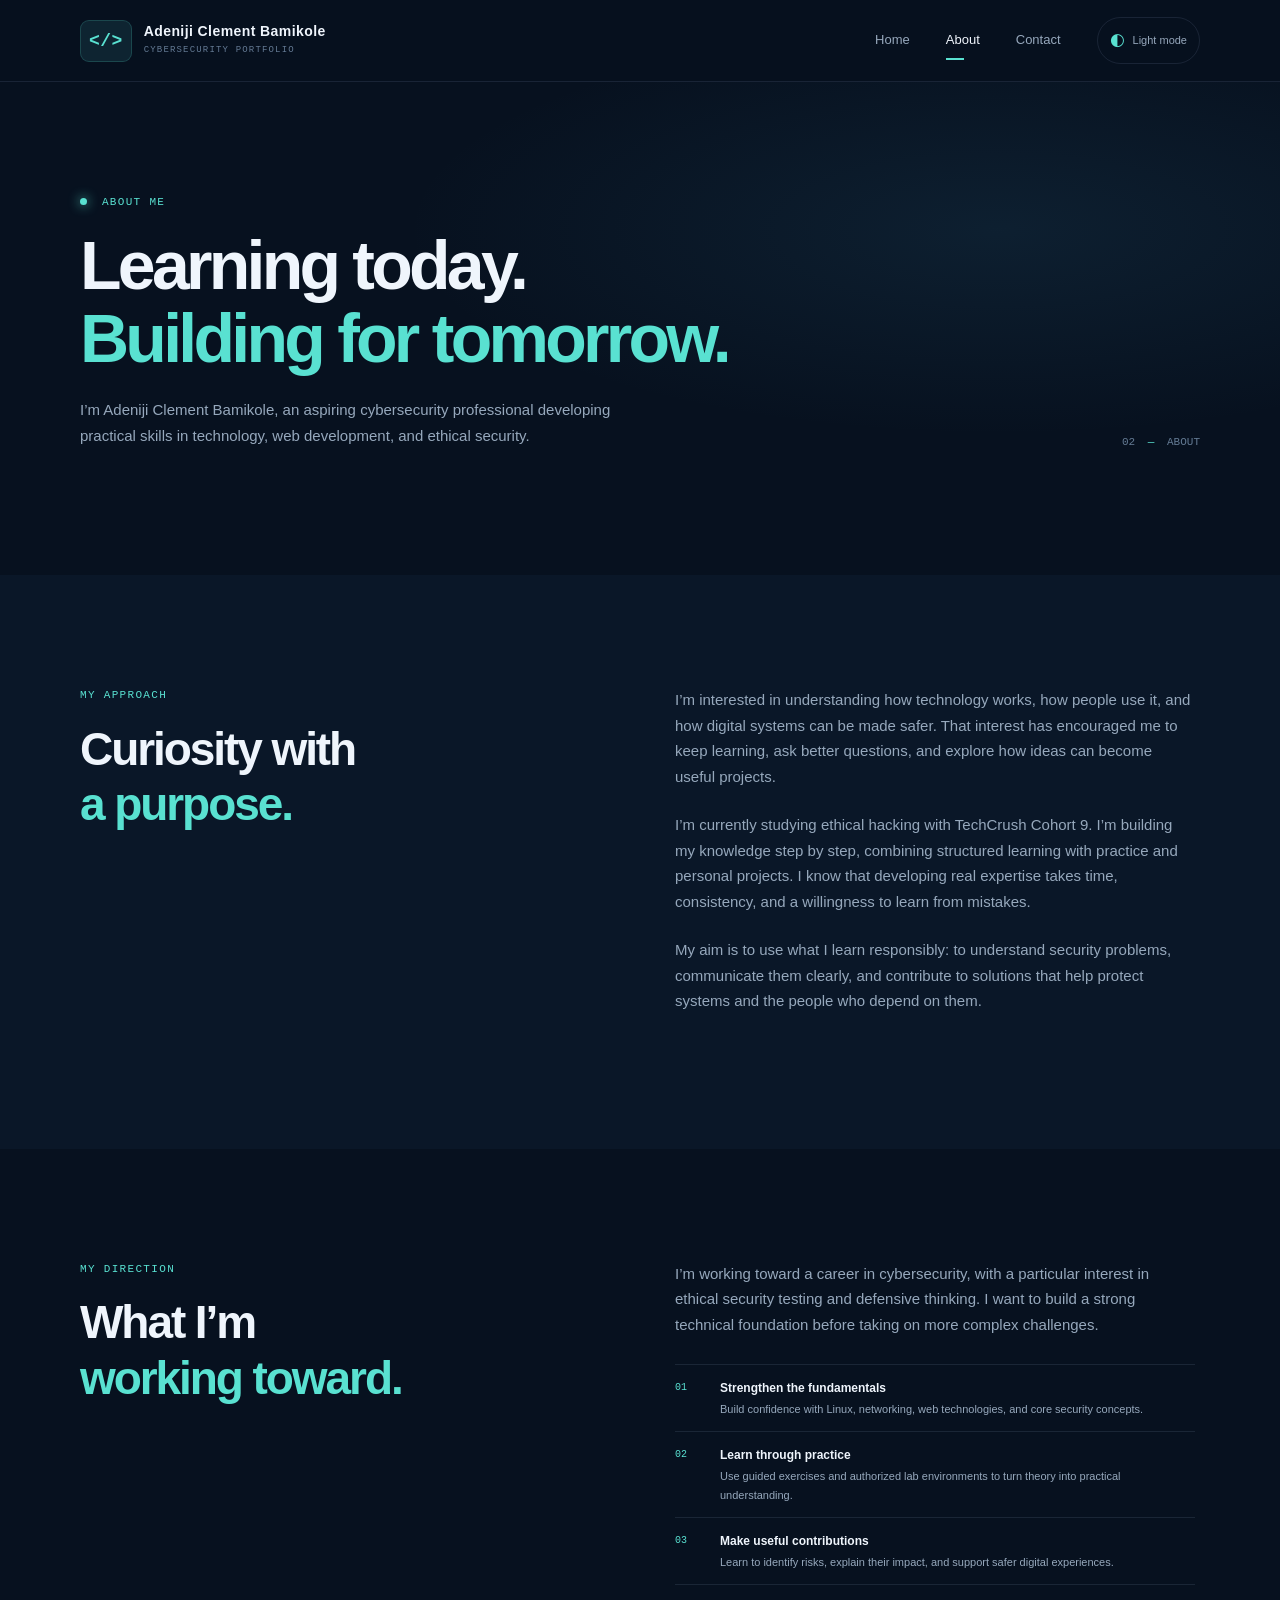
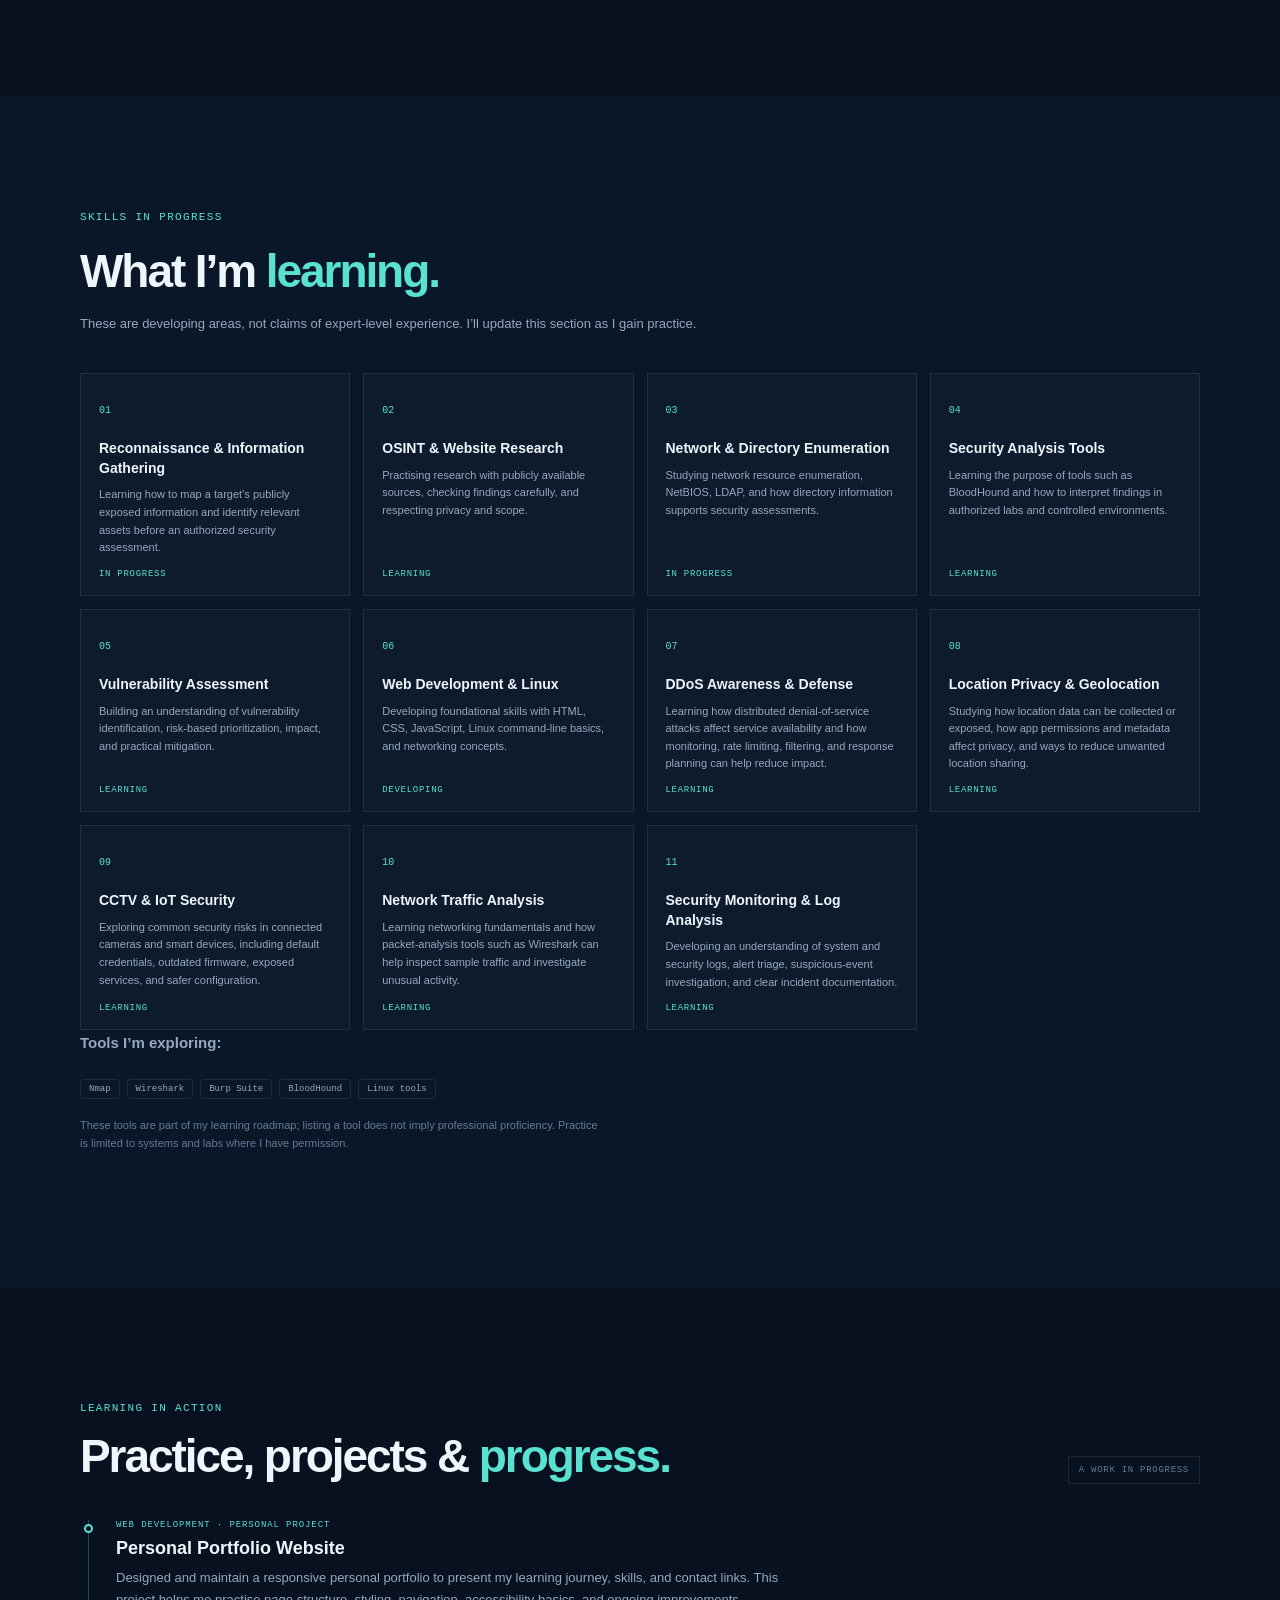
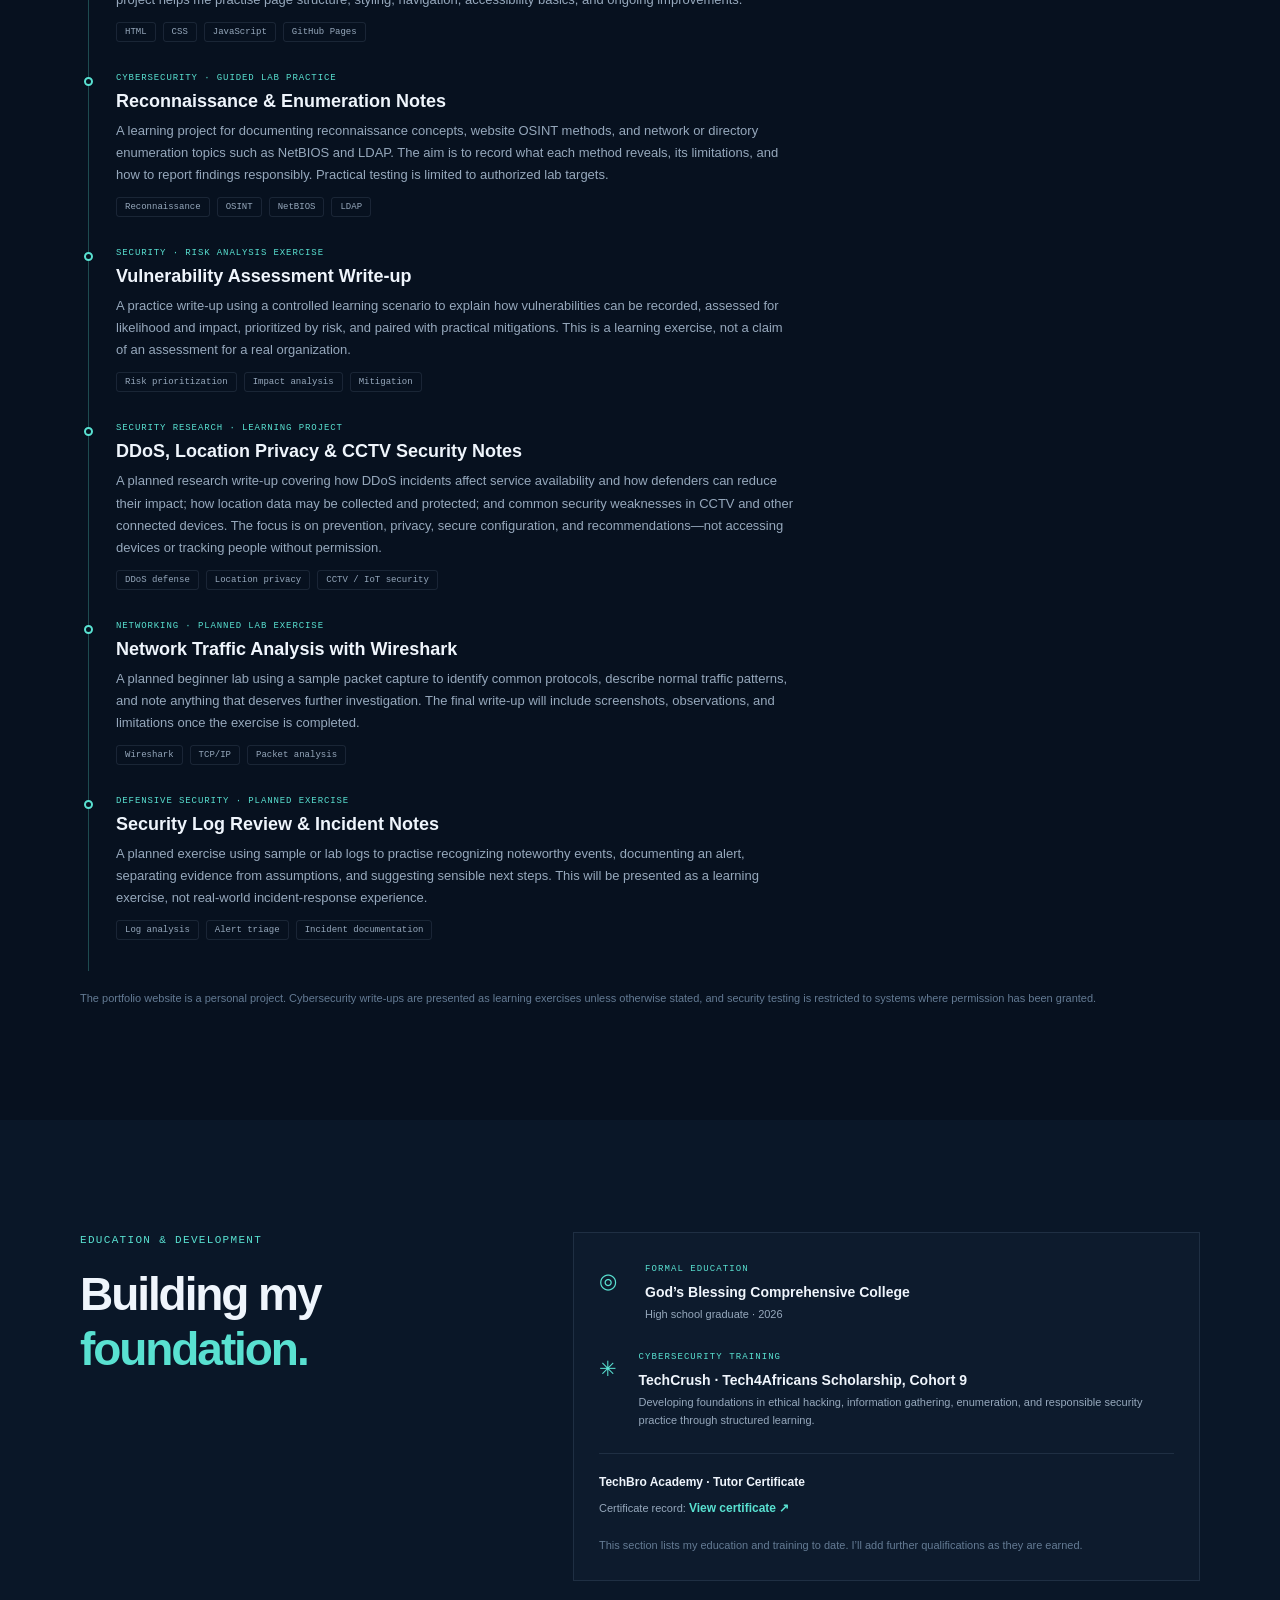
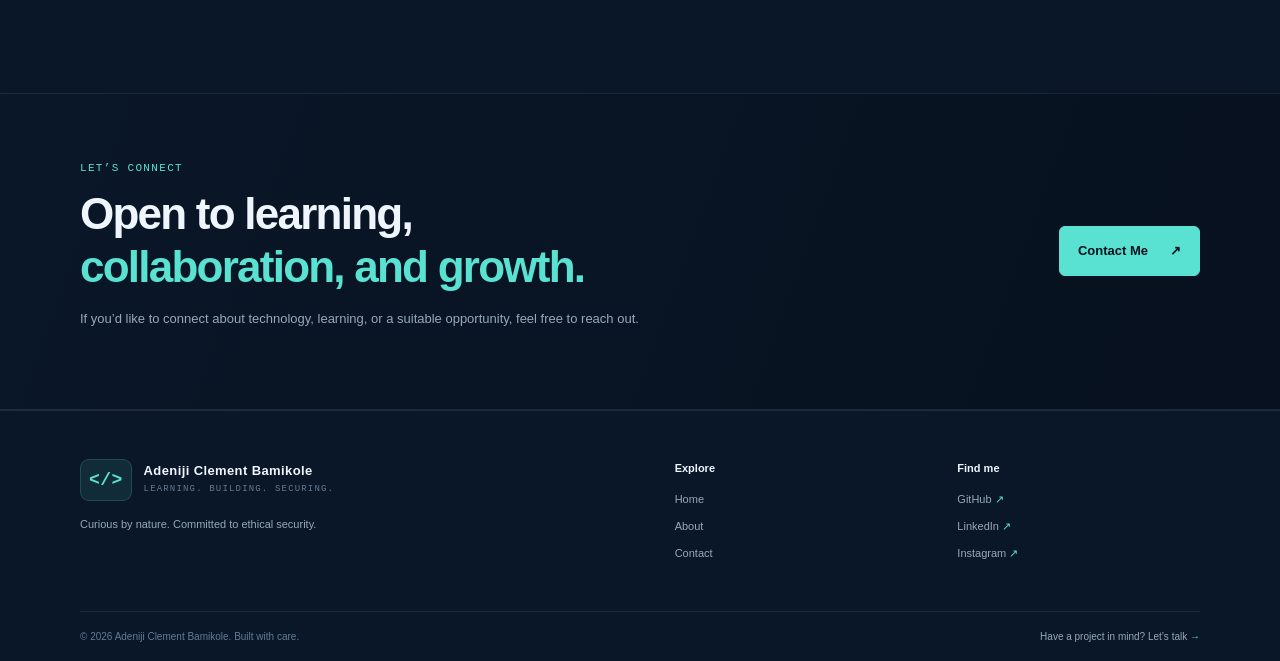
==== about.html @ 3e78088d "Expand portfolio for offensive and defensive security learning" ====
<!doctype html>
<html lang="en" data-theme="dark">
<head>
  <meta charset="utf-8">
  <meta name="viewport" content="width=device-width, initial-scale=1">
  <meta name="description" content="Learn about Adeniji Clement Bamikole, his technology interests, cybersecurity training, developing skills, and career goals.">
  <meta property="og:type" content="website">
  <meta property="og:title" content="About · Adeniji Clement Bamikole">
  <meta property="og:description" content="My learning journey, developing skills, and ambitions in technology and cybersecurity.">
  <meta property="og:url" content="https://clementadeniji.github.io/about.html">
  <meta name="twitter:card" content="summary">
  <meta name="theme-color" content="#07111f">
  <title>About · Adeniji Clement Bamikole</title>
  <link rel="icon" href="static/images/favicon.svg" type="image/svg+xml">
  <link rel="stylesheet" href="static/css/style.css">
  <script src="static/js/main.js" defer></script>
</head>
<body>
  <a class="skip-link" href="#main">Skip to content</a>
  <header class="site-header">
    <div class="container nav-wrap">
      <a class="brand" href="index.html" aria-label="Adeniji Clement Bamikole, Home"><span class="brand-mark">&lt;/&gt;</span><span>Adeniji Clement Bamikole<small>CYBERSECURITY PORTFOLIO</small></span></a>
      <button class="menu-toggle" type="button" aria-expanded="false" aria-controls="main-nav"><span></span><span></span><span class="sr-only">Toggle navigation</span></button>
      <nav id="main-nav" class="main-nav" aria-label="Main navigation">
        <a href="index.html">Home</a>
        <a href="about.html" aria-current="page">About</a>
        <a href="contact.html">Contact</a>
        <button class="theme-toggle" type="button" aria-label="Switch color theme"><span aria-hidden="true">◐</span><span class="theme-label">Light mode</span></button>
      </nav>
    </div>
  </header>
  <main id="main">
    <section class="page-hero section-space">
      <div class="container page-hero-inner reveal">
        <p class="eyebrow"><span class="status-dot"></span> ABOUT ME</p>
        <h1>Learning today.<br><span class="accent">Building for tomorrow.</span></h1>
        <p class="page-lede">I’m Adeniji Clement Bamikole, an aspiring cybersecurity professional developing practical skills in technology, web development, and ethical security.</p>
        <div class="page-index">02 <span>—</span> ABOUT</div>
      </div>
    </section>

    <section class="section-space section-muted">
      <div class="container split-section">
        <div class="section-heading reveal">
          <p class="eyebrow">MY APPROACH</p>
          <h2>Curiosity with<br><span class="accent">a purpose.</span></h2>
        </div>
        <div class="section-copy reveal">
          <p>I’m interested in understanding how technology works, how people use it, and how digital systems can be made safer. That interest has encouraged me to keep learning, ask better questions, and explore how ideas can become useful projects.</p>
          <p>I’m currently studying ethical hacking with TechCrush Cohort 9. I’m building my knowledge step by step, combining structured learning with practice and personal projects. I know that developing real expertise takes time, consistency, and a willingness to learn from mistakes.</p>
          <p>My aim is to use what I learn responsibly: to understand security problems, communicate them clearly, and contribute to solutions that help protect systems and the people who depend on them.</p>
        </div>
      </div>
    </section>

    <section class="section-space" id="goals">
      <div class="container split-section">
        <div class="section-heading reveal">
          <p class="eyebrow">MY DIRECTION</p>
          <h2>What I’m<br><span class="accent">working toward.</span></h2>
        </div>
        <div class="section-copy reveal">
          <p>I’m working toward a career in cybersecurity, with a particular interest in ethical security testing and defensive thinking. I want to build a strong technical foundation before taking on more complex challenges.</p>
          <div class="goal-list">
            <div><span>01</span><b>Strengthen the fundamentals</b><small>Build confidence with Linux, networking, web technologies, and core security concepts.</small></div>
            <div><span>02</span><b>Learn through practice</b><small>Use guided exercises and authorized lab environments to turn theory into practical understanding.</small></div>
            <div><span>03</span><b>Make useful contributions</b><small>Learn to identify risks, explain their impact, and support safer digital experiences.</small></div>
          </div>
        </div>
      </div>
    </section>

    <section class="section-space section-muted" id="skills">
      <div class="container">
        <div class="section-heading reveal">
          <p class="eyebrow">SKILLS IN PROGRESS</p>
          <h2>What I’m <span class="accent">learning.</span></h2>
          <p class="heading-note">These are developing areas, not claims of expert-level experience. I’ll update this section as I gain practice.</p>
        </div>
        <div class="about-skill-grid">
          <article class="about-skill reveal"><span>01</span><h3>Reconnaissance &amp; Information Gathering</h3><p>Learning how to map a target’s publicly exposed information and identify relevant assets before an authorized security assessment.</p><b>IN PROGRESS</b></article>
          <article class="about-skill reveal"><span>02</span><h3>OSINT &amp; Website Research</h3><p>Practising research with publicly available sources, checking findings carefully, and respecting privacy and scope.</p><b>LEARNING</b></article>
          <article class="about-skill reveal"><span>03</span><h3>Network &amp; Directory Enumeration</h3><p>Studying network resource enumeration, NetBIOS, LDAP, and how directory information supports security assessments.</p><b>IN PROGRESS</b></article>
          <article class="about-skill reveal"><span>04</span><h3>Security Analysis Tools</h3><p>Learning the purpose of tools such as BloodHound and how to interpret findings in authorized labs and controlled environments.</p><b>LEARNING</b></article>
          <article class="about-skill reveal"><span>05</span><h3>Vulnerability Assessment</h3><p>Building an understanding of vulnerability identification, risk-based prioritization, impact, and practical mitigation.</p><b>LEARNING</b></article>
          <article class="about-skill reveal"><span>06</span><h3>Web Development &amp; Linux</h3><p>Developing foundational skills with HTML, CSS, JavaScript, Linux command-line basics, and networking concepts.</p><b>DEVELOPING</b></article>
          <article class="about-skill reveal"><span>07</span><h3>DDoS Awareness &amp; Defense</h3><p>Learning how distributed denial-of-service attacks affect service availability and how monitoring, rate limiting, filtering, and response planning can help reduce impact.</p><b>LEARNING</b></article>
          <article class="about-skill reveal"><span>08</span><h3>Location Privacy &amp; Geolocation</h3><p>Studying how location data can be collected or exposed, how app permissions and metadata affect privacy, and ways to reduce unwanted location sharing.</p><b>LEARNING</b></article>
          <article class="about-skill reveal"><span>09</span><h3>CCTV &amp; IoT Security</h3><p>Exploring common security risks in connected cameras and smart devices, including default credentials, outdated firmware, exposed services, and safer configuration.</p><b>LEARNING</b></article>
          <article class="about-skill reveal"><span>10</span><h3>Network Traffic Analysis</h3><p>Learning networking fundamentals and how packet-analysis tools such as Wireshark can help inspect sample traffic and investigate unusual activity.</p><b>LEARNING</b></article>
          <article class="about-skill reveal"><span>11</span><h3>Security Monitoring &amp; Log Analysis</h3><p>Developing an understanding of system and security logs, alert triage, suspicious-event investigation, and clear incident documentation.</p><b>LEARNING</b></article>
        </div>
        <div class="section-copy reveal">
          <p><strong>Tools I’m exploring:</strong></p>
          <div class="tag-row"><span>Nmap</span><span>Wireshark</span><span>Burp Suite</span><span>BloodHound</span><span>Linux tools</span></div>
          <p class="fine-print">These tools are part of my learning roadmap; listing a tool does not imply professional proficiency. Practice is limited to systems and labs where I have permission.</p>
        </div>
      </div>
    </section>

    <section class="section-space" id="learning">
      <div class="container">
        <div class="section-heading row-heading reveal">
          <div><p class="eyebrow">LEARNING IN ACTION</p><h2>Practice, projects &amp; <span class="accent">progress.</span></h2></div>
          <span class="placeholder-label">A WORK IN PROGRESS</span>
        </div>
        <div class="timeline">
          <article class="timeline-item reveal">
            <span class="timeline-dot"></span>
            <div class="timeline-meta">WEB DEVELOPMENT · PERSONAL PROJECT</div>
            <h3>Personal Portfolio Website</h3>
            <p>Designed and maintain a responsive personal portfolio to present my learning journey, skills, and contact links. This project helps me practise page structure, styling, navigation, accessibility basics, and ongoing improvements.</p>
            <div class="tag-row"><span>HTML</span><span>CSS</span><span>JavaScript</span><span>GitHub Pages</span></div>
          </article>
          <article class="timeline-item reveal">
            <span class="timeline-dot"></span>
            <div class="timeline-meta">CYBERSECURITY · GUIDED LAB PRACTICE</div>
            <h3>Reconnaissance &amp; Enumeration Notes</h3>
            <p>A learning project for documenting reconnaissance concepts, website OSINT methods, and network or directory enumeration topics such as NetBIOS and LDAP. The aim is to record what each method reveals, its limitations, and how to report findings responsibly. Practical testing is limited to authorized lab targets.</p>
            <div class="tag-row"><span>Reconnaissance</span><span>OSINT</span><span>NetBIOS</span><span>LDAP</span></div>
          </article>
          <article class="timeline-item reveal">
            <span class="timeline-dot"></span>
            <div class="timeline-meta">SECURITY · RISK ANALYSIS EXERCISE</div>
            <h3>Vulnerability Assessment Write-up</h3>
            <p>A practice write-up using a controlled learning scenario to explain how vulnerabilities can be recorded, assessed for likelihood and impact, prioritized by risk, and paired with practical mitigations. This is a learning exercise, not a claim of an assessment for a real organization.</p>
            <div class="tag-row"><span>Risk prioritization</span><span>Impact analysis</span><span>Mitigation</span></div>
          </article>
          <article class="timeline-item reveal">
            <span class="timeline-dot"></span>
            <div class="timeline-meta">SECURITY RESEARCH · LEARNING PROJECT</div>
            <h3>DDoS, Location Privacy &amp; CCTV Security Notes</h3>
            <p>A planned research write-up covering how DDoS incidents affect service availability and how defenders can reduce their impact; how location data may be collected and protected; and common security weaknesses in CCTV and other connected devices. The focus is on prevention, privacy, secure configuration, and recommendations—not accessing devices or tracking people without permission.</p>
            <div class="tag-row"><span>DDoS defense</span><span>Location privacy</span><span>CCTV / IoT security</span></div>
          </article>
          <article class="timeline-item reveal">
            <span class="timeline-dot"></span>
            <div class="timeline-meta">NETWORKING · PLANNED LAB EXERCISE</div>
            <h3>Network Traffic Analysis with Wireshark</h3>
            <p>A planned beginner lab using a sample packet capture to identify common protocols, describe normal traffic patterns, and note anything that deserves further investigation. The final write-up will include screenshots, observations, and limitations once the exercise is completed.</p>
            <div class="tag-row"><span>Wireshark</span><span>TCP/IP</span><span>Packet analysis</span></div>
          </article>
          <article class="timeline-item reveal">
            <span class="timeline-dot"></span>
            <div class="timeline-meta">DEFENSIVE SECURITY · PLANNED EXERCISE</div>
            <h3>Security Log Review &amp; Incident Notes</h3>
            <p>A planned exercise using sample or lab logs to practise recognizing noteworthy events, documenting an alert, separating evidence from assumptions, and suggesting sensible next steps. This will be presented as a learning exercise, not real-world incident-response experience.</p>
            <div class="tag-row"><span>Log analysis</span><span>Alert triage</span><span>Incident documentation</span></div>
          </article>
        </div>
        <p class="fine-print">The portfolio website is a personal project. Cybersecurity write-ups are presented as learning exercises unless otherwise stated, and security testing is restricted to systems where permission has been granted.</p>
      </div>
    </section>

    <section class="section-space section-muted" id="education">
      <div class="container training-layout">
        <div class="section-heading reveal">
          <p class="eyebrow">EDUCATION &amp; DEVELOPMENT</p>
          <h2>Building my<br><span class="accent">foundation.</span></h2>
        </div>
        <div class="training-card reveal">
          <div class="training-row">
            <span class="training-symbol" aria-hidden="true">◎</span>
            <div><p class="eyebrow">FORMAL EDUCATION</p><h3>God’s Blessing Comprehensive College</h3><p>High school graduate · 2026</p></div>
          </div>
          <div class="training-row">
            <span class="training-symbol" aria-hidden="true">✳</span>
            <div><p class="eyebrow">CYBERSECURITY TRAINING</p><h3>TechCrush · Tech4Africans Scholarship, Cohort 9</h3><p>Developing foundations in ethical hacking, information gathering, enumeration, and responsible security practice through structured learning.</p></div>
          </div>
          <div class="certificate-note">
            <b>TechBro Academy · Tutor Certificate</b>
            <span>Certificate record: <a class="text-link" href="https://techbroacademy.com/tutor-certificate?cert_hash=8d565b7bbb34ee12" target="_blank" rel="noopener noreferrer">View certificate ↗</a></span>
          </div>
          <p class="fine-print">This section lists my education and training to date. I’ll add further qualifications as they are earned.</p>
        </div>
      </div>
    </section>

    <section class="cta-band">
      <div class="container cta-inner reveal">
        <div><p class="eyebrow">LET’S CONNECT</p><h2>Open to learning,<br><span class="accent">collaboration, and growth.</span></h2><p class="heading-note">If you’d like to connect about technology, learning, or a suitable opportunity, feel free to reach out.</p></div>
        <a class="button button-primary" href="contact.html">Contact Me <span aria-hidden="true">↗</span></a>
      </div>
    </section>
  </main>
  <footer class="site-footer">
    <div class="container footer-top">
      <div><a class="brand footer-brand" href="index.html"><span class="brand-mark">&lt;/&gt;</span><span>Adeniji Clement Bamikole<small>LEARNING. BUILDING. SECURING.</small></span></a><p>Curious by nature. Committed to ethical security.</p></div>
      <div class="footer-links"><strong>Explore</strong><a href="index.html">Home</a><a href="about.html">About</a><a href="contact.html">Contact</a></div>
      <div class="footer-links"><strong>Find me</strong><a href="https://github.com/clementadeniji" target="_blank" rel="noopener noreferrer">GitHub <span aria-hidden="true">↗</span></a><a href="https://www.linkedin.com/in/adeniji-clement-bamikole-9a1113447" target="_blank" rel="noopener noreferrer">LinkedIn <span aria-hidden="true">↗</span></a><a href="https://www.instagram.com/clement_adenijii/" target="_blank" rel="noopener noreferrer">Instagram <span aria-hidden="true">↗</span></a></div>
    </div>
    <div class="container footer-bottom"><span>© <span id="copyright-year"></span> Adeniji Clement Bamikole. Built with care.</span><a href="contact.html">Have a project in mind? Let’s talk <span aria-hidden="true">→</span></a></div>
  </footer>
</body>
</html>
---- static/css/style.css ----
:root{color-scheme:dark;--bg:#07111f;--surface:#0a1728;--surface-2:#0d1c2f;--card:#0d1b2d;--border:rgba(164,190,219,.12);--text:#eff5fc;--muted:#96a8bc;--faint:#647b94;--cyan:#59e1d1;--blue:#72aaff;--accent-soft:rgba(89,225,209,.1);--shadow:0 22px 70px rgba(0,0,0,.23);--font:'DM Sans',sans-serif;--display:'Manrope',sans-serif;--mono:'DM Mono',monospace;scroll-behavior:smooth}
html[data-theme="light"]{color-scheme:light;--bg:#f5f8fb;--surface:#fff;--surface-2:#edf3f7;--card:#fff;--border:rgba(22,50,77,.14);--text:#102337;--muted:#53677c;--faint:#7a8fa4;--cyan:#087f79;--blue:#2762b2;--accent-soft:rgba(8,127,121,.1);--shadow:0 22px 70px rgba(24,58,84,.1)}
*{box-sizing:border-box}body{margin:0;background:var(--bg);color:var(--text);font:16px/1.7 var(--font);transition:background .25s,color .25s}a{color:inherit;text-decoration:none}button,input,textarea{font:inherit}button,a{-webkit-tap-highlight-color:transparent}a:focus-visible,button:focus-visible,input:focus-visible,textarea:focus-visible{outline:3px solid var(--cyan);outline-offset:4px}::selection{background:var(--cyan);color:#07111f}.container{width:min(1120px,calc(100% - 48px));margin-inline:auto}.section-space{padding:112px 0}.section-muted{background:var(--surface)}.accent{color:var(--cyan)}.muted,.heading-note{color:var(--muted)}.eyebrow{font:500 11px/1.5 var(--mono);letter-spacing:.12em;color:var(--cyan);margin:0 0 18px}.skip-link{position:absolute;left:12px;top:-80px;background:var(--cyan);color:#07111f;padding:10px 16px;z-index:90}.skip-link:focus{top:12px}.sr-only{position:absolute;width:1px;height:1px;padding:0;margin:-1px;overflow:hidden;clip:rect(0,0,0,0);white-space:nowrap;border:0}
.site-header{height:82px;border-bottom:1px solid var(--border);position:sticky;top:0;z-index:20;background:color-mix(in srgb,var(--bg) 88%,transparent);backdrop-filter:blur(18px)}.nav-wrap{height:100%;display:flex;align-items:center;justify-content:space-between}.brand{display:flex;align-items:center;gap:12px;font:700 14px/1.2 var(--display);letter-spacing:.03em}.brand-mark{color:var(--cyan);font:700 18px var(--mono);padding:10px 8px;background:var(--accent-soft);border:1px solid rgba(89,225,209,.18);border-radius:9px}.brand small{display:block;color:var(--faint);font:9px/1.5 var(--mono);letter-spacing:.13em;margin-top:4px}.main-nav{display:flex;align-items:center;gap:36px}.main-nav>a{font-size:13px;color:var(--muted);position:relative;padding:8px 0;transition:color .2s}.main-nav>a:hover,.main-nav>a[aria-current=page]{color:var(--text)}.main-nav>a[aria-current=page]:after{position:absolute;content:"";height:2px;width:18px;background:var(--cyan);bottom:0;left:0}.theme-toggle{display:flex;align-items:center;gap:8px;color:var(--muted);border:1px solid var(--border);border-radius:999px;background:transparent;padding:8px 12px;cursor:pointer;font-size:11px}.theme-toggle span:first-child{font-size:17px;color:var(--cyan)}.menu-toggle{display:none;background:transparent;color:var(--text);border:0;padding:8px}.menu-toggle span:not(.sr-only){display:block;width:22px;height:2px;background:var(--text);margin:5px}
.hero{padding-top:104px;padding-bottom:28px;min-height:690px;overflow:hidden;position:relative}.hero:before{position:absolute;content:"";width:640px;height:640px;border-radius:50%;border:1px solid rgba(114,170,255,.07);top:7%;right:-21%;pointer-events:none}.hero-grid{display:grid;grid-template-columns:1.12fr .88fr;align-items:center;gap:52px;min-height:500px}.hero-kicker{color:var(--muted);font:14px var(--mono);margin:28px 0 10px}.hero h1,.page-hero h1{font:800 clamp(42px,6vw,74px)/1.08 var(--display);letter-spacing:-.055em;margin:0}.hero h1 .accent{font-size:.67em;letter-spacing:-.035em;display:inline-block;margin-top:12px}.hero-intro{max-width:560px;color:var(--muted);font-size:16px;line-height:1.8;margin:24px 0 28px}.hero-actions{display:flex;gap:12px;flex-wrap:wrap}.button{display:inline-flex;align-items:center;justify-content:center;gap:22px;border-radius:6px;padding:13px 18px;font-size:13px;font-weight:700;transition:transform .2s,background .2s,border-color .2s}.button:hover{transform:translateY(-2px)}.button-primary{background:var(--cyan);color:#06131e;border:1px solid var(--cyan)}.button-primary:hover{background:#80f0e1}.button-secondary{border:1px solid var(--border);background:transparent}.button-secondary:hover{border-color:var(--cyan)}.social-row{display:flex;gap:24px;margin-top:36px;color:var(--muted);font-size:12px}.social-row a{display:flex;align-items:center;gap:8px}.social-row a>span:last-child{color:var(--cyan)}.social-icon{font:11px var(--mono);border:1px solid var(--border);border-radius:5px;padding:4px 5px;color:var(--text)}.hero-visual{min-height:440px;position:relative;display:grid;place-items:center}.visual-glow{position:absolute;width:290px;height:290px;background:rgba(33,115,178,.16);filter:blur(85px);border-radius:50%}.portrait-frame{position:relative;width:min(350px,82%);aspect-ratio:.87;border:1px solid rgba(89,225,209,.32);border-radius:48% 48% 8px 8px;overflow:hidden;background:linear-gradient(145deg,#10273b,#0a1626);box-shadow:var(--shadow);z-index:1}.portrait-frame:before{position:absolute;content:"";inset:12px;border:1px solid rgba(89,225,209,.18);border-radius:48% 48% 5px 5px;z-index:2;pointer-events:none}.portrait-frame img{width:100%;height:100%;object-fit:cover}.portrait-caption{position:absolute;bottom:18px;left:50%;transform:translateX(-50%);white-space:nowrap;background:rgba(5,15,27,.82);border:1px solid rgba(89,225,209,.2);padding:7px 10px;border-radius:3px;color:#cce4ec;font:9px var(--mono);letter-spacing:.08em;z-index:3}.portrait-caption i,.status-dot{display:inline-block;width:7px;height:7px;background:var(--cyan);border-radius:50%;margin-right:7px;box-shadow:0 0 12px var(--cyan)}.float-card{position:absolute;z-index:4;display:flex;gap:10px;align-items:center;background:var(--surface-2);border:1px solid var(--border);padding:11px 13px;border-radius:8px;box-shadow:var(--shadow)}.float-card b,.float-card small{display:block}.float-card b{font-size:11px}.float-card small{font-size:10px;color:var(--muted)}.float-icon{font-size:20px;color:var(--cyan)}.float-card-top{top:20%;left:-1%}.float-card-bottom{bottom:15%;right:-3%}.orbit{position:absolute;border:1px dashed rgba(89,225,209,.18);border-radius:50%;aspect-ratio:1}.orbit-one{width:450px;transform:rotate(-20deg)}.orbit-two{width:390px;transform:rotate(30deg)}.hero-foot{display:flex;justify-content:space-between;color:var(--faint);font:10px var(--mono);letter-spacing:.1em;padding-top:38px}.hero-foot b{color:var(--cyan)}.scroll-line{display:inline-block;width:28px;height:1px;background:var(--cyan);vertical-align:middle;margin-right:9px}
.split-section{display:grid;grid-template-columns:1fr 1fr;gap:70px;align-items:start}.section-heading h2,.contact-aside h2{font:750 clamp(31px,4vw,46px)/1.2 var(--display);letter-spacing:-.045em;margin:0}.section-copy{max-width:520px;color:var(--muted);font-size:15px}.section-copy p{margin:0 0 23px}.text-link{display:inline-flex;align-items:center;gap:12px;color:var(--cyan);font-size:12px;font-weight:700}.text-link span{transition:transform .2s}.text-link:hover span{transform:translateX(4px)}.interest-grid{display:grid;grid-template-columns:repeat(3,1fr);gap:16px;margin-top:54px}.interest-card{background:var(--card);border:1px solid var(--border);padding:25px 24px 27px;min-height:205px;position:relative;transition:transform .2s,border .2s}.interest-card:hover,.project-card:hover,.about-skill:hover{transform:translateY(-4px);border-color:rgba(89,225,209,.36)}.line-icon{font:31px var(--mono);color:var(--cyan)}.card-number{position:absolute;right:20px;top:22px;font:10px var(--mono);color:var(--faint)}.interest-card h3{font:650 16px var(--display);margin:14px 0 8px}.interest-card p,.project-content>p:not(.eyebrow){font-size:12px;color:var(--muted);line-height:1.7;margin:0}.skill-preview{display:grid;grid-template-columns:1fr 1fr;gap:0 50px;margin-top:36px}.skill-pill{padding:16px 0;border-bottom:1px solid var(--border);display:flex;align-items:center;gap:15px;font-size:13px}.skill-pill>span{font:10px var(--mono);color:var(--cyan)}.skill-pill b{margin-left:auto;color:var(--faint);font:10px var(--mono);white-space:nowrap}.row-heading{display:flex;align-items:end;justify-content:space-between;margin-bottom:36px}.row-heading .eyebrow{margin-bottom:12px}.project-grid{display:grid;grid-template-columns:1fr 1fr;gap:20px}.project-card{border:1px solid var(--border);background:var(--card);transition:transform .2s,border .2s;overflow:hidden}.project-visual{height:225px;background:linear-gradient(135deg,#102c40,#0a1a2a);position:relative;overflow:hidden;padding:20px;font:10px var(--mono);color:var(--cyan)}.project-visual:after{content:"";position:absolute;width:220px;height:220px;border:1px solid rgba(89,225,209,.13);border-radius:50%;right:-35px;bottom:-120px;box-shadow:0 0 0 25px rgba(89,225,209,.025),0 0 0 55px rgba(89,225,209,.02)}.project-b{background:linear-gradient(135deg,#182c48,#0b1b32)}.terminal-window,.code-window{position:absolute;left:16%;right:14%;top:23%;background:rgba(3,10,20,.86);border:1px solid rgba(89,225,209,.18);border-radius:7px;box-shadow:var(--shadow);padding:12px;color:var(--muted)}.terminal-window>b,.code-window>b{display:block;color:var(--faint);font-size:9px;border-bottom:1px solid var(--border);padding-bottom:8px;margin-bottom:10px}.terminal-window code,.code-window code{font:11px/1.8 var(--mono);color:#d6e5f0}.terminal-window em{color:var(--cyan);font-style:normal}.code-window code i{color:#d39cff;font-style:normal}.code-window code strong{color:var(--cyan)}.project-content{padding:23px}.project-content .eyebrow{font-size:9px;margin-bottom:9px}.project-content h3{font:650 18px var(--display);margin:0 0 9px}.tag-row{display:flex;flex-wrap:wrap;gap:7px;margin:17px 0}.tag-row span{border:1px solid var(--border);border-radius:3px;padding:4px 8px;color:var(--muted);font:9px var(--mono)}.project-content .text-link{margin-top:8px}.placeholder-label{font:9px var(--mono);letter-spacing:.08em;color:var(--faint);border:1px solid var(--border);padding:8px 10px}.fine-print{color:var(--faint);font-size:11px;margin:18px 0 0}.cert-preview{display:grid;grid-template-columns:1fr 1fr;gap:70px;align-items:center}.cert-preview h2{font:750 36px/1.2 var(--display);margin:0}.cert-preview>div:first-child>p:last-child{color:var(--muted);font-size:13px;max-width:430px}.cert-empty{display:flex;align-items:center;gap:14px;border:1px solid var(--border);background:var(--card);padding:20px}.cert-icon{width:43px;height:43px;border-radius:50%;display:grid;place-items:center;background:var(--accent-soft);color:var(--cyan);font-size:22px}.cert-empty b,.cert-empty small{display:block}.cert-empty b{font-size:13px}.cert-empty small{font-size:11px;color:var(--muted)}.cert-empty>a{margin-left:auto;color:var(--cyan);font-size:20px}.cta-band{border-top:1px solid var(--border);border-bottom:1px solid var(--border);background:linear-gradient(110deg,var(--surface),var(--bg))}.cta-inner{display:flex;align-items:center;justify-content:space-between;padding:66px 0}.cta-inner .eyebrow{margin-bottom:12px}.cta-inner h2{font:750 clamp(31px,4vw,44px)/1.2 var(--display);letter-spacing:-.04em;margin:0}
.page-hero{min-height:370px;position:relative;overflow:hidden;background:radial-gradient(ellipse at 78% 30%,rgba(55,128,165,.13),transparent 42%)}.page-hero-inner{position:relative}.page-hero h1{font-size:clamp(42px,6vw,68px)}.page-lede{max-width:570px;color:var(--muted);font-size:15px;margin-top:22px}.page-index{position:absolute;right:0;bottom:0;color:var(--faint);font:11px var(--mono)}.page-index span{color:var(--cyan);padding:0 6px}.bio-layout{display:grid;grid-template-columns:.75fr 1.25fr;gap:90px}.bio-aside{border-top:1px solid var(--border);padding-top:20px}.avatar-mini{width:130px;height:130px;border-radius:50%;overflow:hidden;border:1px solid rgba(89,225,209,.34);margin-bottom:24px}.avatar-mini img{width:100%;height:100%;object-fit:cover}.bio-aside .eyebrow{margin-bottom:5px}.bio-aside .muted{font-size:12px;max-width:220px}.bio-copy h2{font:750 clamp(31px,4vw,43px)/1.2 var(--display);letter-spacing:-.04em;margin:0 0 21px}.bio-copy>p:not(.eyebrow){color:var(--muted);font-size:14px;margin:0 0 17px}.bio-copy strong{color:var(--text)}.bio-copy .button{margin-top:12px}.goal-list{margin-top:27px;border-top:1px solid var(--border)}.goal-list>div{display:grid;grid-template-columns:35px 1fr;gap:1px 10px;padding:13px 0;border-bottom:1px solid var(--border)}.goal-list>div>span{grid-row:span 2;color:var(--cyan);font:10px var(--mono);padding-top:4px}.goal-list b{font-size:12px;color:var(--text)}.goal-list small{font-size:11px;color:var(--muted)}.heading-note{max-width:620px;font-size:13px;margin-top:14px}.about-skill-grid{display:grid;grid-template-columns:repeat(4,1fr);gap:13px;margin-top:38px}.about-skill{background:var(--card);border:1px solid var(--border);padding:20px 18px;min-height:200px;position:relative;transition:transform .2s,border .2s}.about-skill>span{color:var(--cyan);font:10px var(--mono)}.about-skill h3{font:650 14px/1.4 var(--display);margin:18px 0 8px}.about-skill p{color:var(--muted);font-size:11px;line-height:1.6;margin:0 0 18px}.about-skill b{font:9px var(--mono);color:var(--cyan);letter-spacing:.08em;position:absolute;bottom:16px}.timeline{margin:35px 0 0 8px;border-left:1px solid rgba(89,225,209,.28);padding-left:27px}.timeline-item{position:relative;padding:0 0 31px}.timeline-dot{width:9px;height:9px;border:2px solid var(--cyan);background:var(--bg);border-radius:50%;position:absolute;left:-32px;top:4px}.timeline-meta{font:9px var(--mono);letter-spacing:.1em;color:var(--cyan)}.timeline-item h3{font:650 18px var(--display);margin:8px 0}.timeline-item p{font-size:13px;color:var(--muted);max-width:680px;margin:0}.timeline-item .tag-row{margin:11px 0 0}.training-layout{display:grid;grid-template-columns:.8fr 1.2fr;gap:75px}.training-card{border:1px solid var(--border);background:var(--card);padding:25px}.training-row{display:flex;gap:16px;padding:5px 0 23px}.training-symbol{font-size:21px;color:var(--cyan);width:30px}.training-row .eyebrow{font-size:9px;margin-bottom:7px}.training-row h3{font:650 14px var(--display);margin:0}.training-row p:last-child{font-size:11px;color:var(--muted);margin:5px 0 0}.certificate-note{border-top:1px solid var(--border);padding-top:18px;display:grid;gap:5px}.certificate-note b{font-size:12px}.certificate-note span{color:var(--muted);font-size:11px}
.contact-hero{min-height:340px}.contact-layout{display:grid;grid-template-columns:.78fr 1.22fr;gap:80px;align-items:start}.contact-aside h2{margin-bottom:20px}.contact-aside>p:not(.eyebrow){color:var(--muted);font-size:13px;max-width:360px}.contact-detail{display:flex;gap:13px;align-items:center;border-top:1px solid var(--border);padding:15px 0}.detail-icon{width:36px;height:36px;border:1px solid var(--border);border-radius:5px;display:grid;place-items:center;font:12px var(--mono);color:var(--cyan)}.contact-detail small,.contact-detail a{display:block}.contact-detail small{font:9px var(--mono);color:var(--faint);letter-spacing:.1em}.contact-detail a{font-size:12px;color:var(--text);margin-top:2px}.contact-detail a:hover{color:var(--cyan)}.privacy-note{display:flex;gap:12px;margin-top:26px;padding:14px;background:var(--accent-soft);border:1px solid rgba(89,225,209,.16);font-size:11px;color:var(--muted)}.privacy-note>span{color:var(--cyan);font-size:17px}.privacy-note p{margin:0}.form-panel{padding:30px;background:var(--card);border:1px solid var(--border);box-shadow:var(--shadow)}.form-panel>h2{font:700 23px var(--display);margin:0 0 25px}.form-grid{display:grid;grid-template-columns:1fr 1fr;gap:15px}.field{margin-bottom:18px}.field label{display:block;font-size:11px;font-weight:600;margin-bottom:7px}.field label span,.form-footnote span{color:var(--cyan)}.field input,.field textarea{display:block;width:100%;border:1px solid var(--border);border-radius:4px;background:var(--surface);color:var(--text);font-size:12px;padding:12px 13px;transition:border .2s;resize:vertical}.field input::placeholder,.field textarea::placeholder{color:var(--faint)}.field input:focus,.field textarea:focus{border-color:var(--cyan);outline:none;box-shadow:0 0 0 2px var(--accent-soft)}.field-error{display:block;min-height:0;color:#ff9393;font-size:10px;margin-top:4px}.field.invalid input,.field.invalid textarea{border-color:#e87878}.textarea-foot{display:flex;justify-content:space-between}.textarea-foot>small:last-child{color:var(--faint);font:9px var(--mono);margin-top:5px}.submit-button{cursor:pointer}.form-footnote{font-size:10px;color:var(--muted);margin:13px 0 0}.flash-list{margin:0 0 20px}.flash{font-size:12px;padding:11px 13px;border-radius:4px;margin:8px 0}.flash-success{color:#9aefd9;background:rgba(37,148,116,.12);border:1px solid rgba(75,203,158,.25)}.flash-error{color:#ffaaaa;background:rgba(207,75,75,.1);border:1px solid rgba(207,75,75,.24)}.honeypot{position:absolute;left:-10000px;width:1px;height:1px;overflow:hidden}.site-footer{background:var(--surface);border-top:1px solid var(--border)}.footer-top{display:grid;grid-template-columns:1.6fr .7fr .7fr;gap:40px;padding:48px 0}.footer-brand{font-size:13px}.footer-top>div:first-child>p{font-size:11px;color:var(--muted);margin:14px 0 0}.footer-links{display:grid;align-content:start;gap:8px;font-size:11px;color:var(--muted)}.footer-links strong{color:var(--text);font-size:11px;margin-bottom:5px}.footer-links a:hover,.footer-bottom a:hover{color:var(--cyan)}.footer-links a span{color:var(--cyan)}.footer-bottom{border-top:1px solid var(--border);padding:16px 0;display:flex;justify-content:space-between;font-size:10px;color:var(--faint)}.footer-bottom a{color:var(--muted)}.footer-bottom a span{color:var(--cyan)}
.reveal{opacity:0;transform:translateY(16px);transition:opacity .7s ease,transform .7s ease}.reveal.is-visible{opacity:1;transform:translateY(0)}
.name-gradient{display:inline-block;background:linear-gradient(100deg,#59e1d1 5%,#72aaff 38%,#c29aff 68%,#59e1d1 95%);background-size:240% auto;background-clip:text;-webkit-background-clip:text;color:transparent;-webkit-text-fill-color:transparent;animation:name-gradient-shift 7s ease-in-out infinite alternate}@keyframes name-gradient-shift{from{background-position:0% center}to{background-position:100% center}}
@media(max-width:900px){.section-space{padding:85px 0}.hero{padding-top:75px}.hero-grid{gap:25px}.hero-visual{min-height:380px}.float-card-top{left:-5%}.float-card-bottom{right:-7%}.about-skill-grid{grid-template-columns:repeat(2,1fr)}.contact-layout,.bio-layout,.training-layout{gap:42px}.interest-grid{gap:12px}.interest-card{padding:20px}}
@media(max-width:680px){.container{width:min(100% - 36px,540px)}.site-header{height:70px}.menu-toggle{display:block;z-index:22}.main-nav{display:none;position:absolute;top:69px;left:0;right:0;background:var(--surface);border-bottom:1px solid var(--border);padding:15px 24px 22px;flex-direction:column;align-items:stretch;gap:4px}.main-nav.is-open{display:flex}.main-nav>a{padding:12px 0}.main-nav>a[aria-current=page]:after{bottom:5px}.theme-toggle{align-self:flex-start;margin-top:8px}.hero{padding-top:62px;min-height:0}.hero-grid{grid-template-columns:1fr;gap:30px}.hero h1{font-size:47px}.hero-visual{min-height:370px;grid-row:2}.portrait-frame{width:270px}.orbit-one{width:355px}.orbit-two{width:310px}.float-card-top{left:0}.float-card-bottom{right:0}.hero-foot{padding-top:30px}.section-space{padding:72px 0}.split-section,.cert-preview,.bio-layout,.training-layout,.contact-layout{grid-template-columns:1fr;gap:30px}.interest-grid{grid-template-columns:1fr}.interest-card{min-height:175px}.skill-preview{grid-template-columns:1fr;gap:0}.row-heading{align-items:start;gap:15px;flex-direction:column}.project-grid{grid-template-columns:1fr}.project-visual{height:205px}.cert-preview{gap:18px}.cta-inner{padding:48px 0;align-items:flex-start;gap:22px;flex-direction:column}.page-hero{min-height:330px}.page-hero h1{font-size:48px}.page-index{bottom:-25px}.bio-aside{display:grid;grid-template-columns:70px 1fr;align-items:center;column-gap:16px}.bio-aside .avatar-mini{width:65px;height:65px;grid-row:span 2;margin:0}.bio-aside .eyebrow{align-self:end}.bio-aside .muted{align-self:start;margin:0;max-width:none}.about-skill-grid{grid-template-columns:1fr 1fr;gap:9px}.about-skill{padding:16px 13px;min-height:210px}.about-skill h3{font-size:12px}.about-skill p{font-size:10px}.timeline{padding-left:21px}.timeline-dot{left:-26px}.form-panel{padding:22px 17px}.form-grid{grid-template-columns:1fr;gap:0}.footer-top{grid-template-columns:1fr 1fr;gap:28px;padding:37px 0}.footer-top>div:first-child{grid-column:span 2}.footer-bottom{gap:10px;flex-direction:column}.placeholder-label{font-size:8px}}
@media(max-width:390px){.hero h1{font-size:40px}.hero-actions{align-items:stretch;flex-direction:column}.button{justify-content:space-between}.about-skill-grid{grid-template-columns:1fr}.about-skill{min-height:165px}.about-skill h3{font-size:14px}.about-skill p{font-size:11px}}
@media(prefers-reduced-motion:reduce){*,*::before,*::after{scroll-behavior:auto!important;animation-duration:.01ms!important;animation-iteration-count:1!important;transition-duration:.01ms!important}.reveal{opacity:1;transform:none}}


/* Personal homepage: text-only, navy, white, and light grey. */
html[data-theme="light"] body.home-page {
  --bg: #f4f7fb;
  --surface: #ffffff;
  --surface-2: #edf2f7;
  --card: #ffffff;
  --border: rgba(16, 42, 67, .13);
  --text: #102a43;
  --muted: #536579;
  --faint: #77889a;
  --cyan: #183b63;
  --blue: #567a9e;
  --accent-soft: rgba(24, 59, 99, .08);
  --shadow: 0 18px 50px rgba(16, 42, 67, .08);
  color-scheme: light;
}
html[data-theme="light"] body.home-page .name-gradient {
  background: none;
  color: var(--text);
  -webkit-text-fill-color: currentColor;
  animation: none;
}
html[data-theme="light"] body.home-page .brand-mark {
  color: #183b63;
  border-color: rgba(24, 59, 99, .14);
  background: #edf2f7;
}
html[data-theme="light"] body.home-page .button-primary {
  background: #102a43;
  border-color: #102a43;
  color: #ffffff;
}
html[data-theme="light"] body.home-page .button-primary:hover {
  background: #1d456c;
  border-color: #1d456c;
}
html[data-theme="light"] body.home-page .eyebrow,
html[data-theme="light"] body.home-page .accent,
html[data-theme="light"] body.home-page .text-link,
html[data-theme="light"] body.home-page .footer-links a span,
html[data-theme="light"] body.home-page .footer-bottom a span {
  color: #183b63;
}
.personal-hero {
  min-height: 0;
  padding-top: 118px;
  padding-bottom: 105px;
  overflow: hidden;
}
.personal-hero:before { width: 520px; height: 520px; top: -4%; right: -22%; border-color: rgba(24, 59, 99, .07); }
.personal-hero-inner { max-width: 850px; position: relative; z-index: 1; }
.personal-hero .eyebrow { margin-bottom: 22px; }
.personal-hero h1 {
  font: 800 clamp(48px, 7vw, 82px)/1.08 var(--display);
  letter-spacing: -.06em;
  margin: 0;
}
.personal-hero .hero-intro {
  max-width: 670px;
  margin-top: 22px;
  font-size: 16px;
}
.personal-hero-lede {
  max-width: 700px;
  color: var(--muted);
  font: 500 clamp(20px, 3vw, 29px)/1.45 var(--display);
  letter-spacing: -.025em;
  margin: 18px 0 0;
}
.personal-hero-note {
  display: flex;
  align-items: center;
  gap: 12px;
  margin-top: 38px;
  color: var(--faint);
  font: 11px var(--mono);
  letter-spacing: .07em;
}
.personal-note-line { width: 32px; height: 1px; background: var(--cyan); }
.personal-section-heading { max-width: 650px; }
.personal-section-heading .eyebrow { margin-bottom: 12px; }
.personal-section-lede { max-width: 580px; margin: 18px 0 0; color: var(--muted); font-size: 14px; }
.personal-interest-grid { margin-top: 38px; }
.personal-interest-grid .interest-card { min-height: 220px; }
.personal-journey { background: var(--bg); }
.personal-journey-inner { display: grid; grid-template-columns: 1fr 1fr; gap: 64px; align-items: center; }
.personal-journey-inner h2 { font: 750 clamp(32px, 4.5vw, 49px)/1.17 var(--display); letter-spacing: -.045em; margin: 0; }
.personal-journey-copy { max-width: 520px; }
.personal-journey-copy p { color: var(--muted); font-size: 15px; line-height: 1.8; margin: 0 0 24px; }
.personal-footer-top { grid-template-columns: 1.6fr .7fr .7fr; }
@media (max-width: 680px) {
  .personal-hero { padding-top: 82px; padding-bottom: 75px; }
  .personal-hero h1 { font-size: clamp(43px, 12vw, 58px); }
  .personal-hero-lede { font-size: 21px; }
  .personal-journey-inner { grid-template-columns: 1fr; gap: 25px; }
  .personal-interest-grid .interest-card { min-height: 175px; }
}


/* Personal homepage additions: text-only project and closing sections. */
.personal-project-grid {
  display: grid;
  grid-template-columns: repeat(2, minmax(0, 1fr));
  gap: 18px;
  margin-top: 38px;
}
.personal-project-card {
  min-height: 245px;
  padding: 28px;
  border: 1px solid var(--border);
  background: var(--card);
  display: flex;
  flex-direction: column;
  align-items: flex-start;
  transition: transform .2s, border-color .2s;
}
.personal-project-card:hover {
  transform: translateY(-3px);
  border-color: rgba(24, 59, 99, .35);
}
.personal-project-index {
  color: var(--faint);
  font: 10px var(--mono);
  letter-spacing: .1em;
}
.personal-project-card h3 {
  font: 700 21px/1.3 var(--display);
  letter-spacing: -.025em;
  margin: 25px 0 10px;
}
.personal-project-card p {
  color: var(--muted);
  font-size: 13px;
  line-height: 1.8;
  margin: 0 0 22px;
}
.personal-project-card .text-link { margin-top: auto; }
.personal-project-note {
  color: var(--faint);
  font-size: 11px;
  margin: 18px 0 0;
}
.personal-closing { padding-top: 82px; padding-bottom: 82px; }
.personal-closing-inner {
  display: flex;
  justify-content: space-between;
  align-items: center;
  gap: 48px;
}
.personal-closing-inner > div:first-child { max-width: 640px; }
.personal-closing-inner h2 {
  font: 750 clamp(32px, 4.5vw, 49px)/1.17 var(--display);
  letter-spacing: -.045em;
  margin: 0;
}
.personal-closing-inner > div:first-child > p:last-child {
  max-width: 570px;
  color: var(--muted);
  font-size: 14px;
  line-height: 1.8;
  margin: 18px 0 0;
}
.personal-closing-actions {
  display: flex;
  flex-direction: column;
  align-items: flex-start;
  gap: 18px;
  flex-shrink: 0;
}
@media (max-width: 680px) {
  .personal-project-grid { grid-template-columns: 1fr; }
  .personal-project-card { min-height: 220px; padding: 23px; }
  .personal-closing-inner { align-items: flex-start; flex-direction: column; gap: 26px; }
  .personal-closing { padding-top: 65px; padding-bottom: 65px; }
}
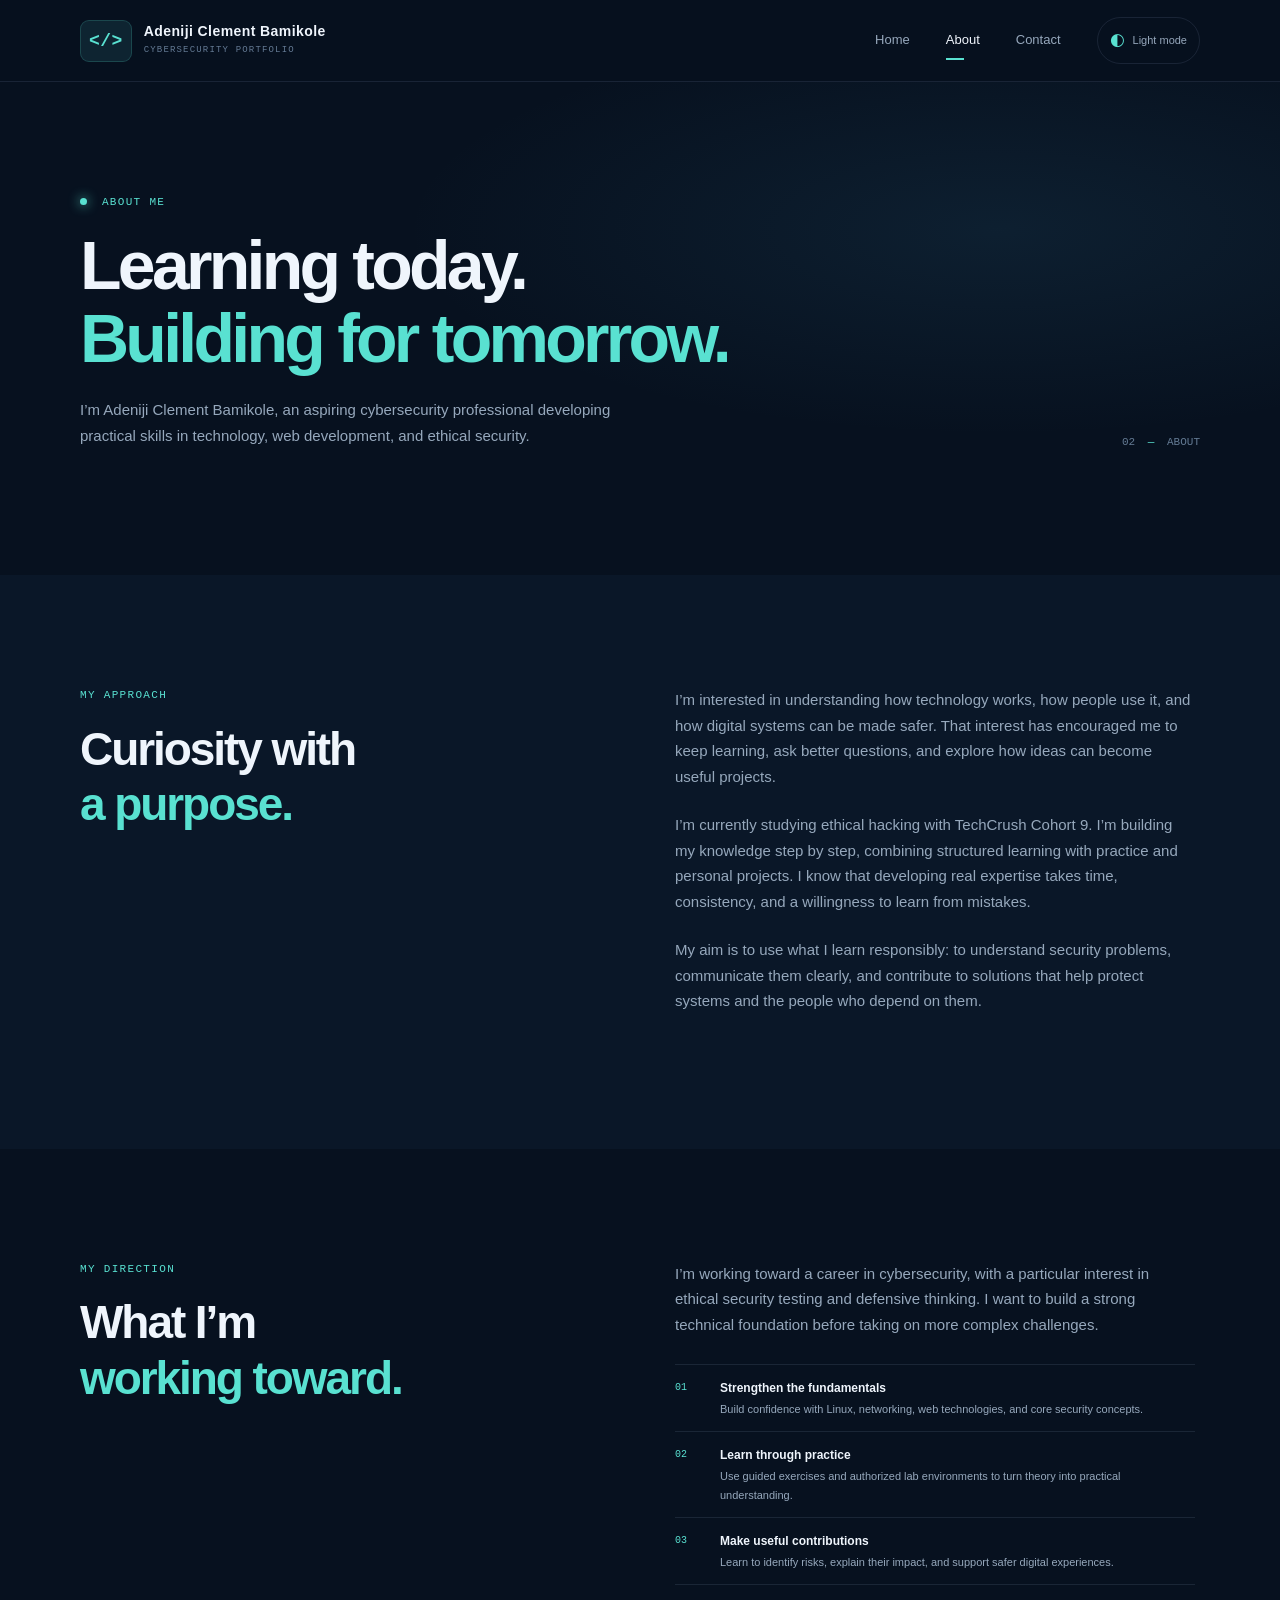
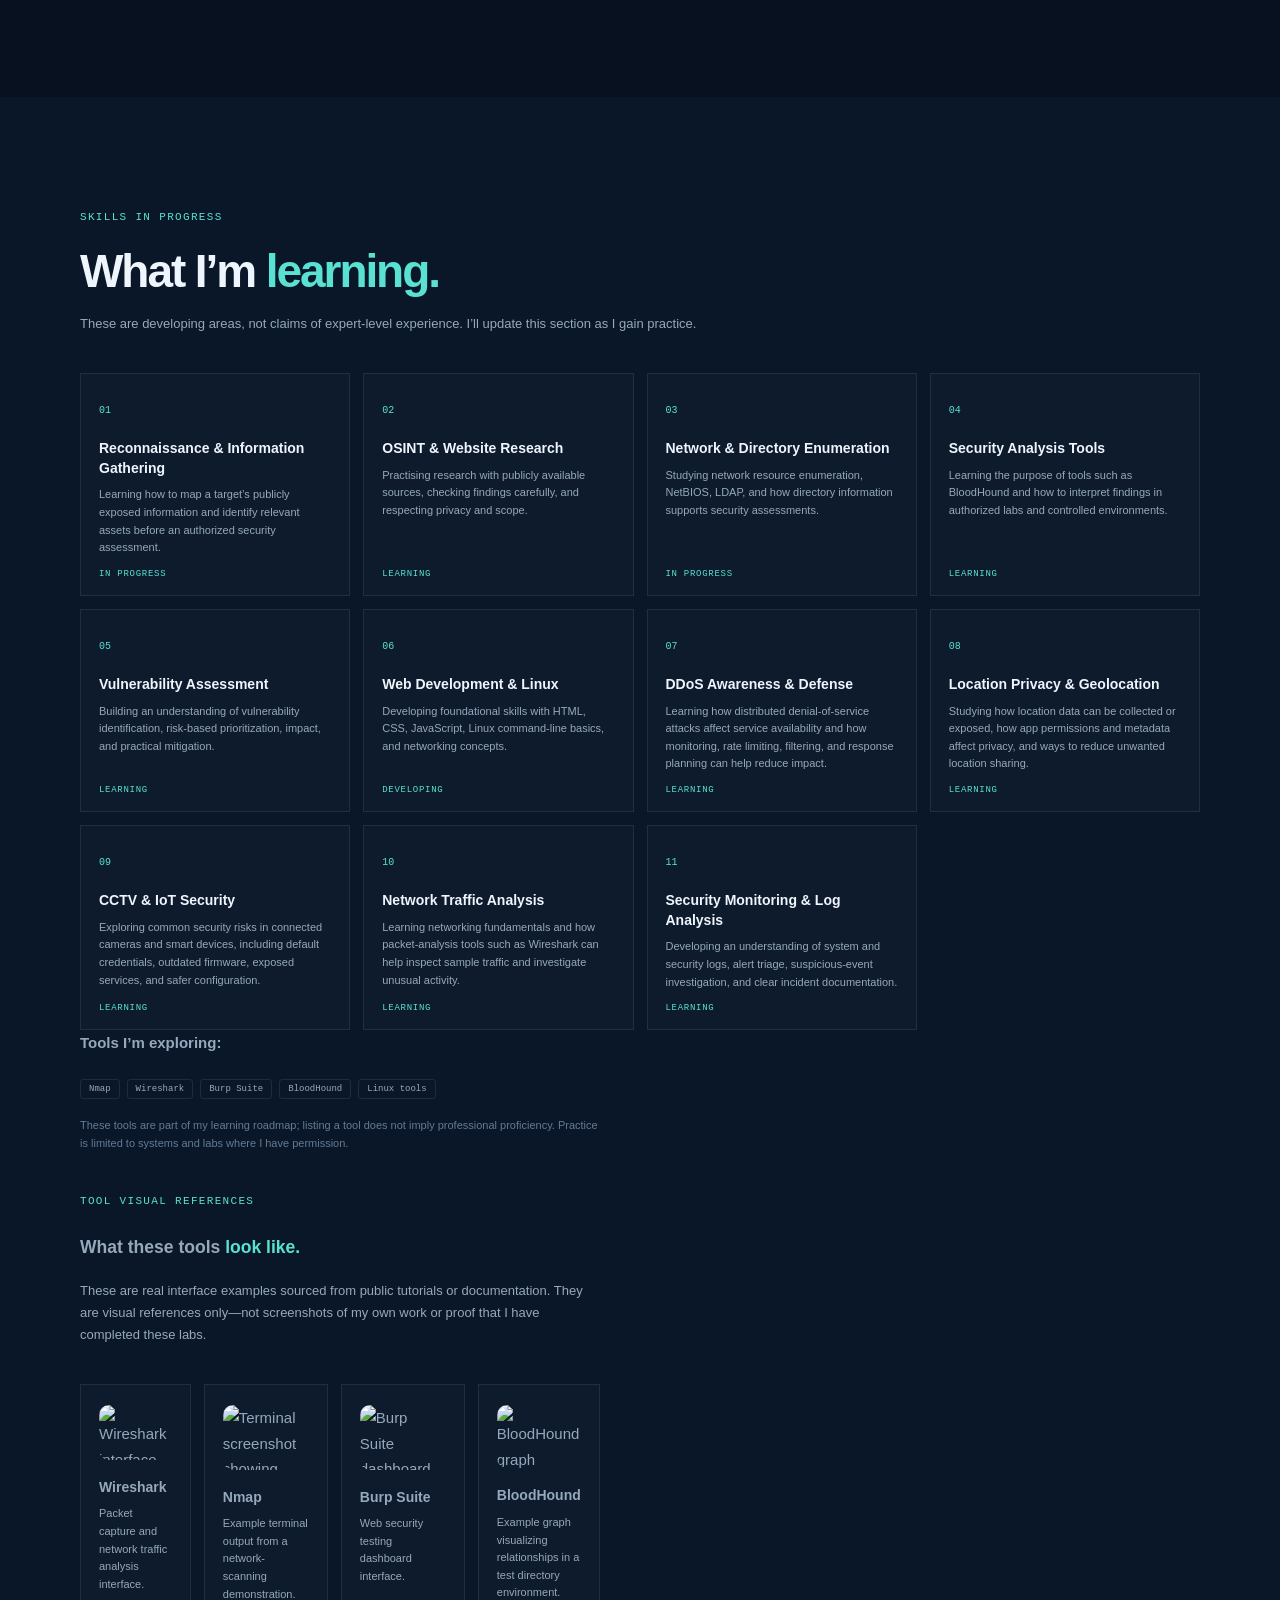
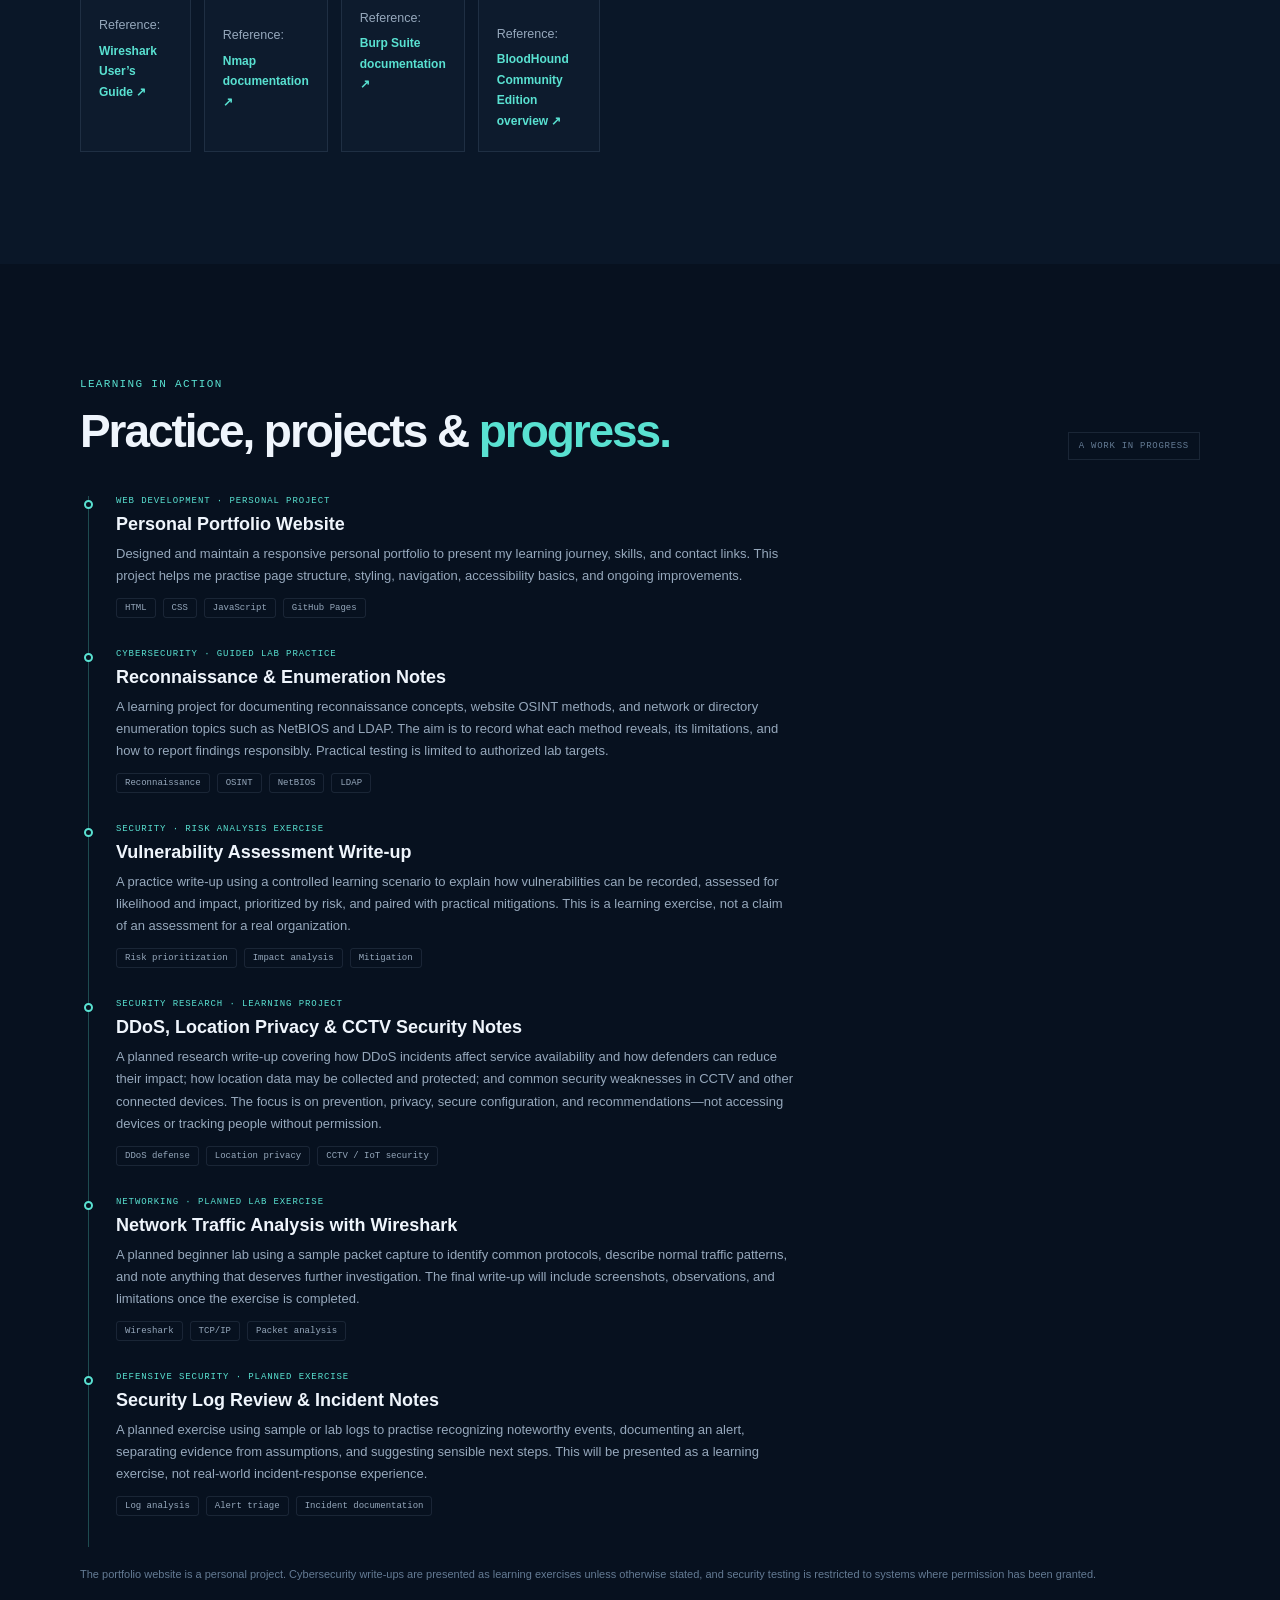
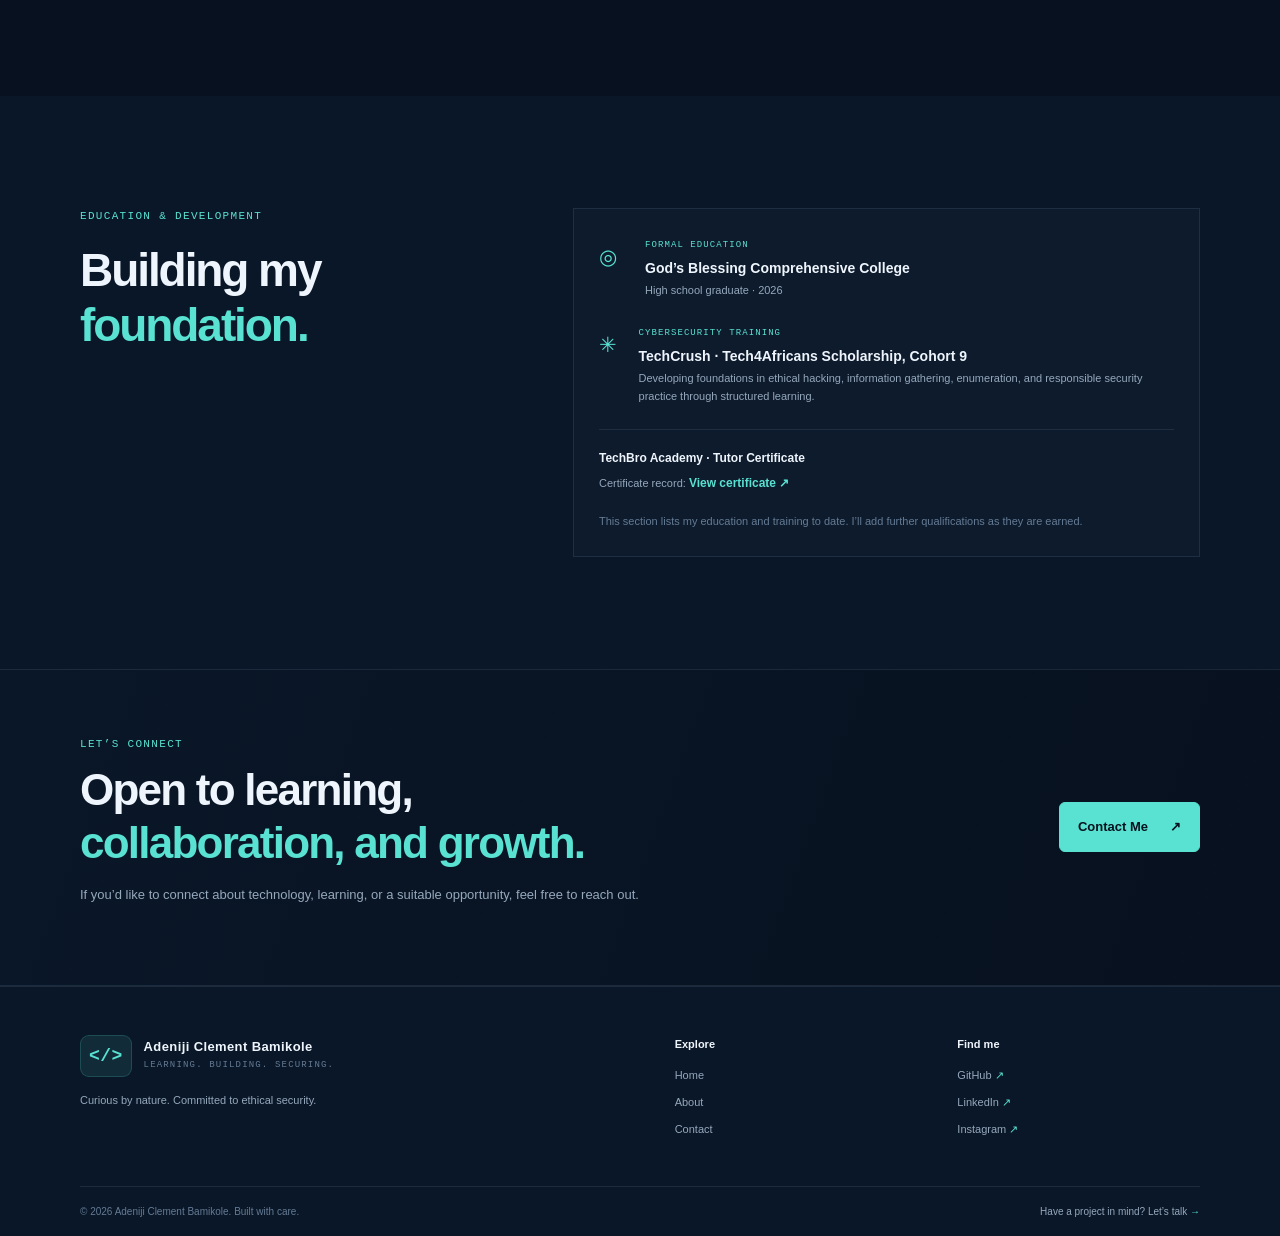
==== commit 53aa3354: "Add real cybersecurity tool interface reference images to About page" ====
--- a/about.html
+++ b/about.html
@@ -94,6 +94,29 @@
           <p><strong>Tools I’m exploring:</strong></p>
           <div class="tag-row"><span>Nmap</span><span>Wireshark</span><span>Burp Suite</span><span>BloodHound</span><span>Linux tools</span></div>
           <p class="fine-print">These tools are part of my learning roadmap; listing a tool does not imply professional proficiency. Practice is limited to systems and labs where I have permission.</p>
+          <div class="section-heading reveal" style="margin-top:2.5rem">
+            <p class="eyebrow">TOOL VISUAL REFERENCES</p>
+            <h3>What these tools <span class="accent">look like.</span></h3>
+            <p class="heading-note">These are real interface examples sourced from public tutorials or documentation. They are visual references only—not screenshots of my own work or proof that I have completed these labs.</p>
+          </div>
+          <div class="about-skill-grid visual-reference-grid">
+            <figure class="about-skill reveal" style="margin:0">
+              <a href="https://www.wireshark.org/docs/wsug_html/" target="_blank" rel="noopener noreferrer" aria-label="Open official Wireshark documentation"><img src="https://documentation.help/Wireshark/ws-main.png" alt="Wireshark interface showing a packet list and packet details" loading="lazy" style="display:block;width:100%;height:auto;aspect-ratio:4/3;object-fit:cover;border-radius:10px;margin-bottom:1rem"></a>
+              <figcaption><h3>Wireshark</h3><p>Packet capture and network traffic analysis interface.</p><small>Reference: <a class="text-link" href="https://www.wireshark.org/docs/wsug_html/" target="_blank" rel="noopener noreferrer">Wireshark User’s Guide ↗</a></small></figcaption>
+            </figure>
+            <figure class="about-skill reveal" style="margin:0">
+              <a href="https://nmap.org/docs.html" target="_blank" rel="noopener noreferrer" aria-label="Open official Nmap documentation"><img src="https://linuxhandbook.com/content/images/2023/02/get-OS-information-of-targeted-host-using-the-nmap-command.png" alt="Terminal screenshot showing example Nmap scan output" loading="lazy" style="display:block;width:100%;height:auto;aspect-ratio:4/3;object-fit:cover;border-radius:10px;margin-bottom:1rem"></a>
+              <figcaption><h3>Nmap</h3><p>Example terminal output from a network-scanning demonstration.</p><small>Reference: <a class="text-link" href="https://nmap.org/docs.html" target="_blank" rel="noopener noreferrer">Nmap documentation ↗</a></small></figcaption>
+            </figure>
+            <figure class="about-skill reveal" style="margin:0">
+              <a href="https://portswigger.net/burp/documentation/" target="_blank" rel="noopener noreferrer" aria-label="Open official Burp Suite documentation"><img src="https://miro.medium.com/v2/resize%3Afit%3A1400/1%2Avn_SeiLUM7l9csSgxTUw3Q.png" alt="Burp Suite dashboard interface used for web security testing" loading="lazy" style="display:block;width:100%;height:auto;aspect-ratio:4/3;object-fit:cover;border-radius:10px;margin-bottom:1rem"></a>
+              <figcaption><h3>Burp Suite</h3><p>Web security testing dashboard interface.</p><small>Reference: <a class="text-link" href="https://portswigger.net/burp/documentation/" target="_blank" rel="noopener noreferrer">Burp Suite documentation ↗</a></small></figcaption>
+            </figure>
+            <figure class="about-skill reveal" style="margin:0">
+              <a href="https://specterops.io/blog/2023/08/08/bloodhound-community-edition-a-new-era/" target="_blank" rel="noopener noreferrer" aria-label="Open BloodHound Community Edition article"><img src="https://cdn-images-1.medium.com/max/1024/0%2AEbEMw2lC2_9e2TKo" alt="BloodHound graph showing sample directory relationships in a test domain" loading="lazy" style="display:block;width:100%;height:auto;aspect-ratio:4/3;object-fit:cover;border-radius:10px;margin-bottom:1rem"></a>
+              <figcaption><h3>BloodHound</h3><p>Example graph visualizing relationships in a test directory environment.</p><small>Reference: <a class="text-link" href="https://specterops.io/blog/2023/08/08/bloodhound-community-edition-a-new-era/" target="_blank" rel="noopener noreferrer">BloodHound Community Edition overview ↗</a></small></figcaption>
+            </figure>
+          </div>
         </div>
       </div>
     </section>
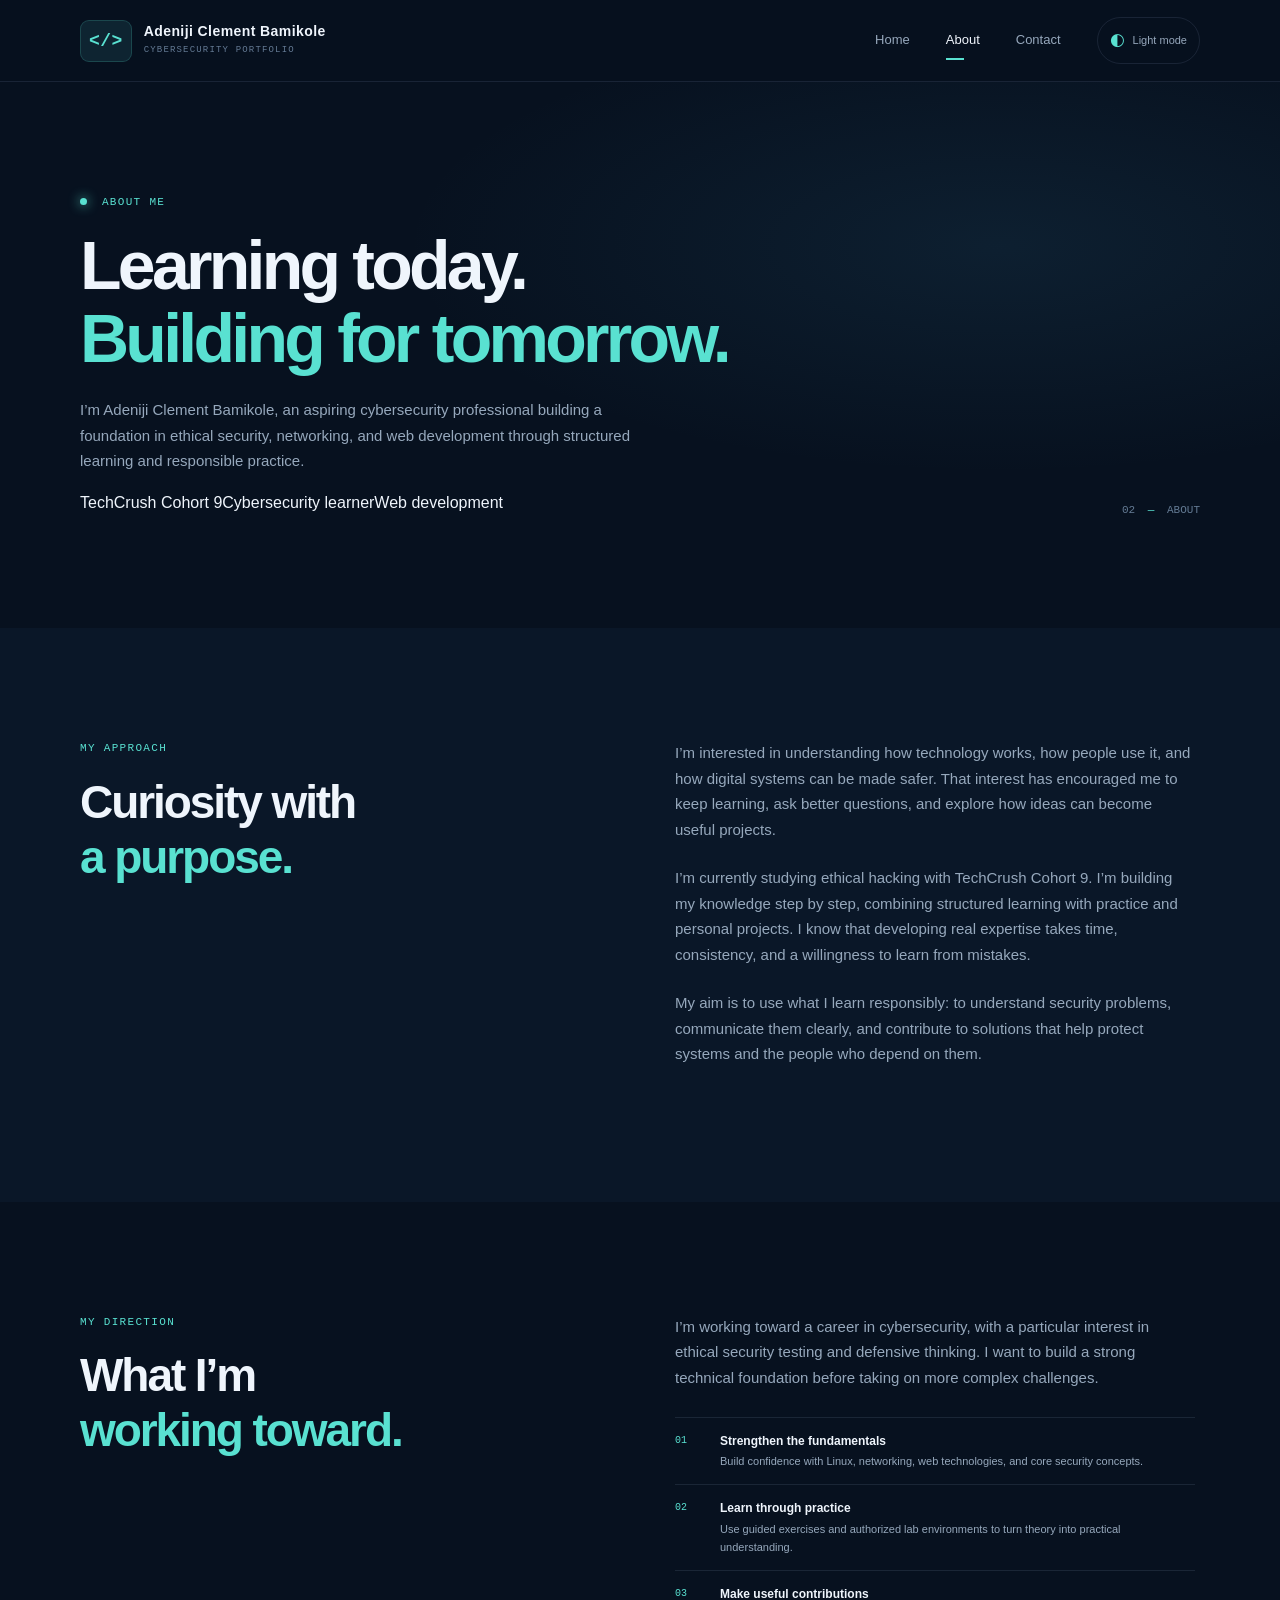
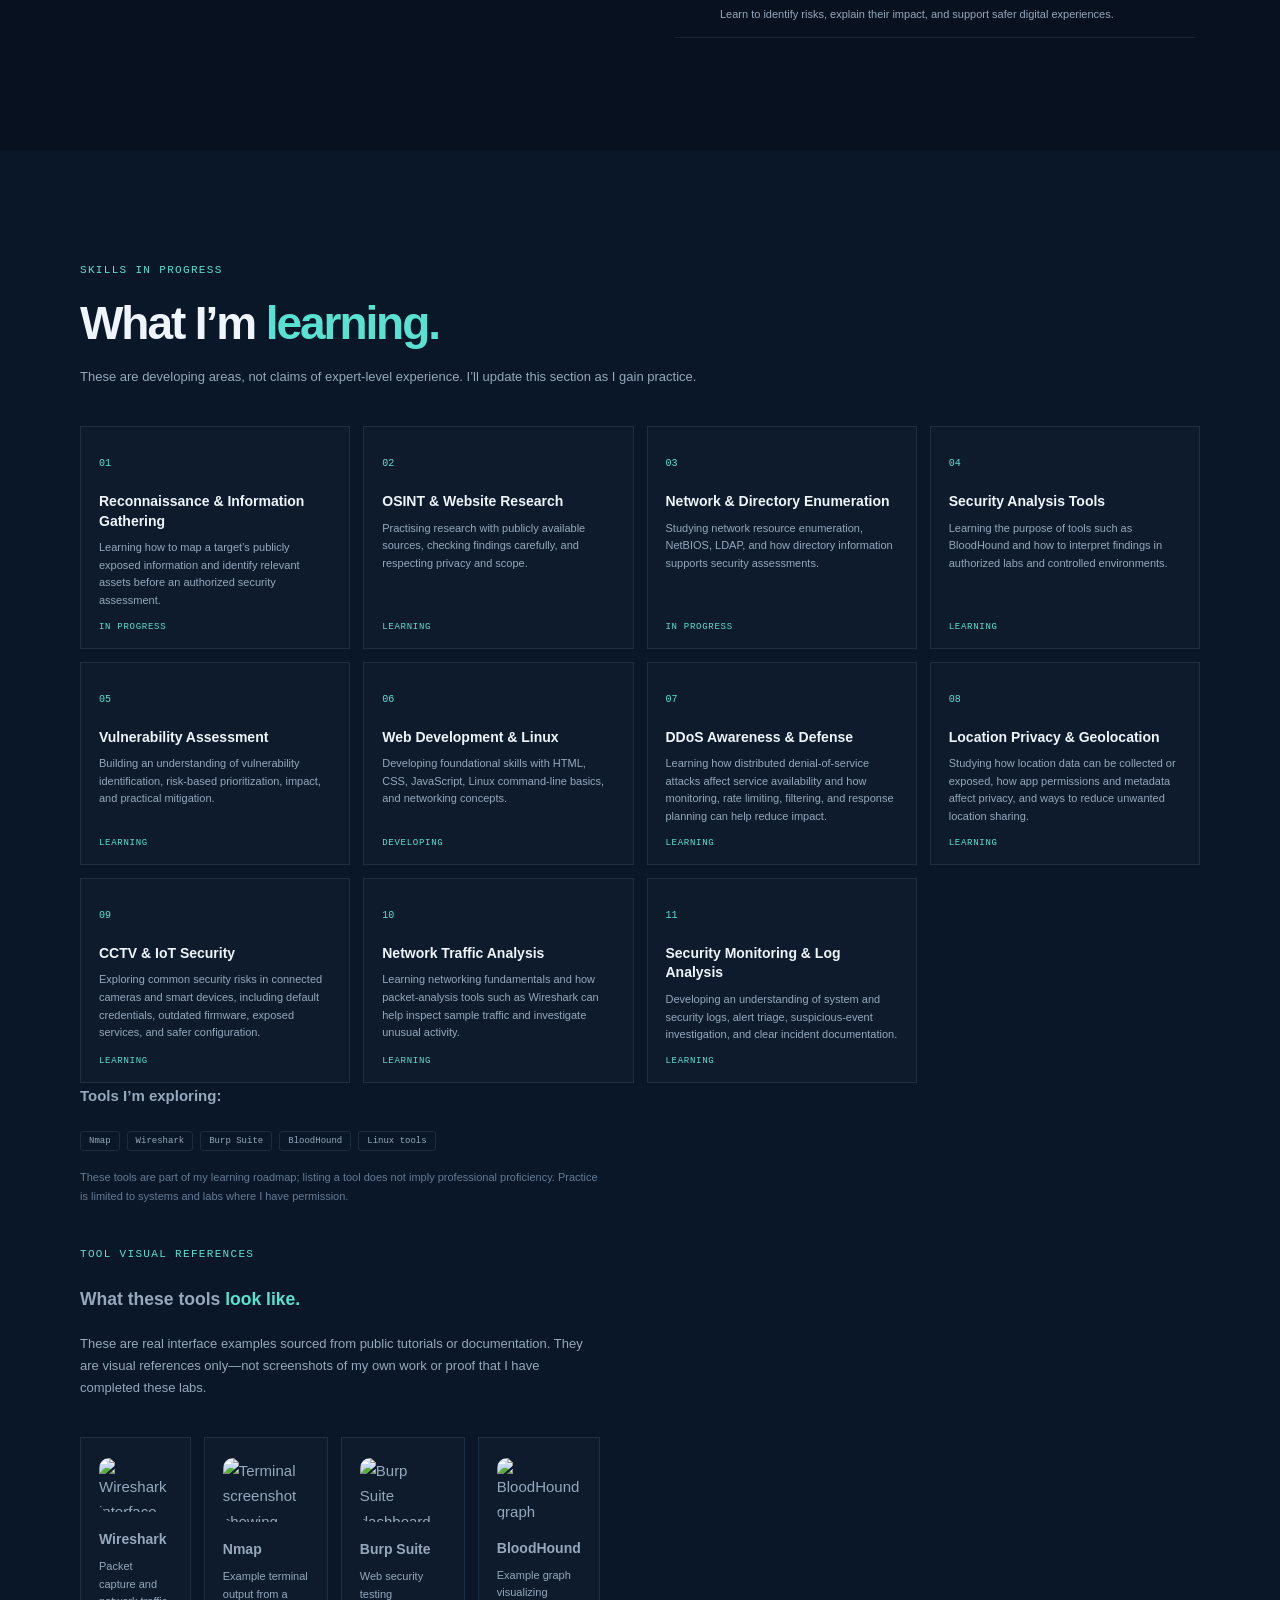
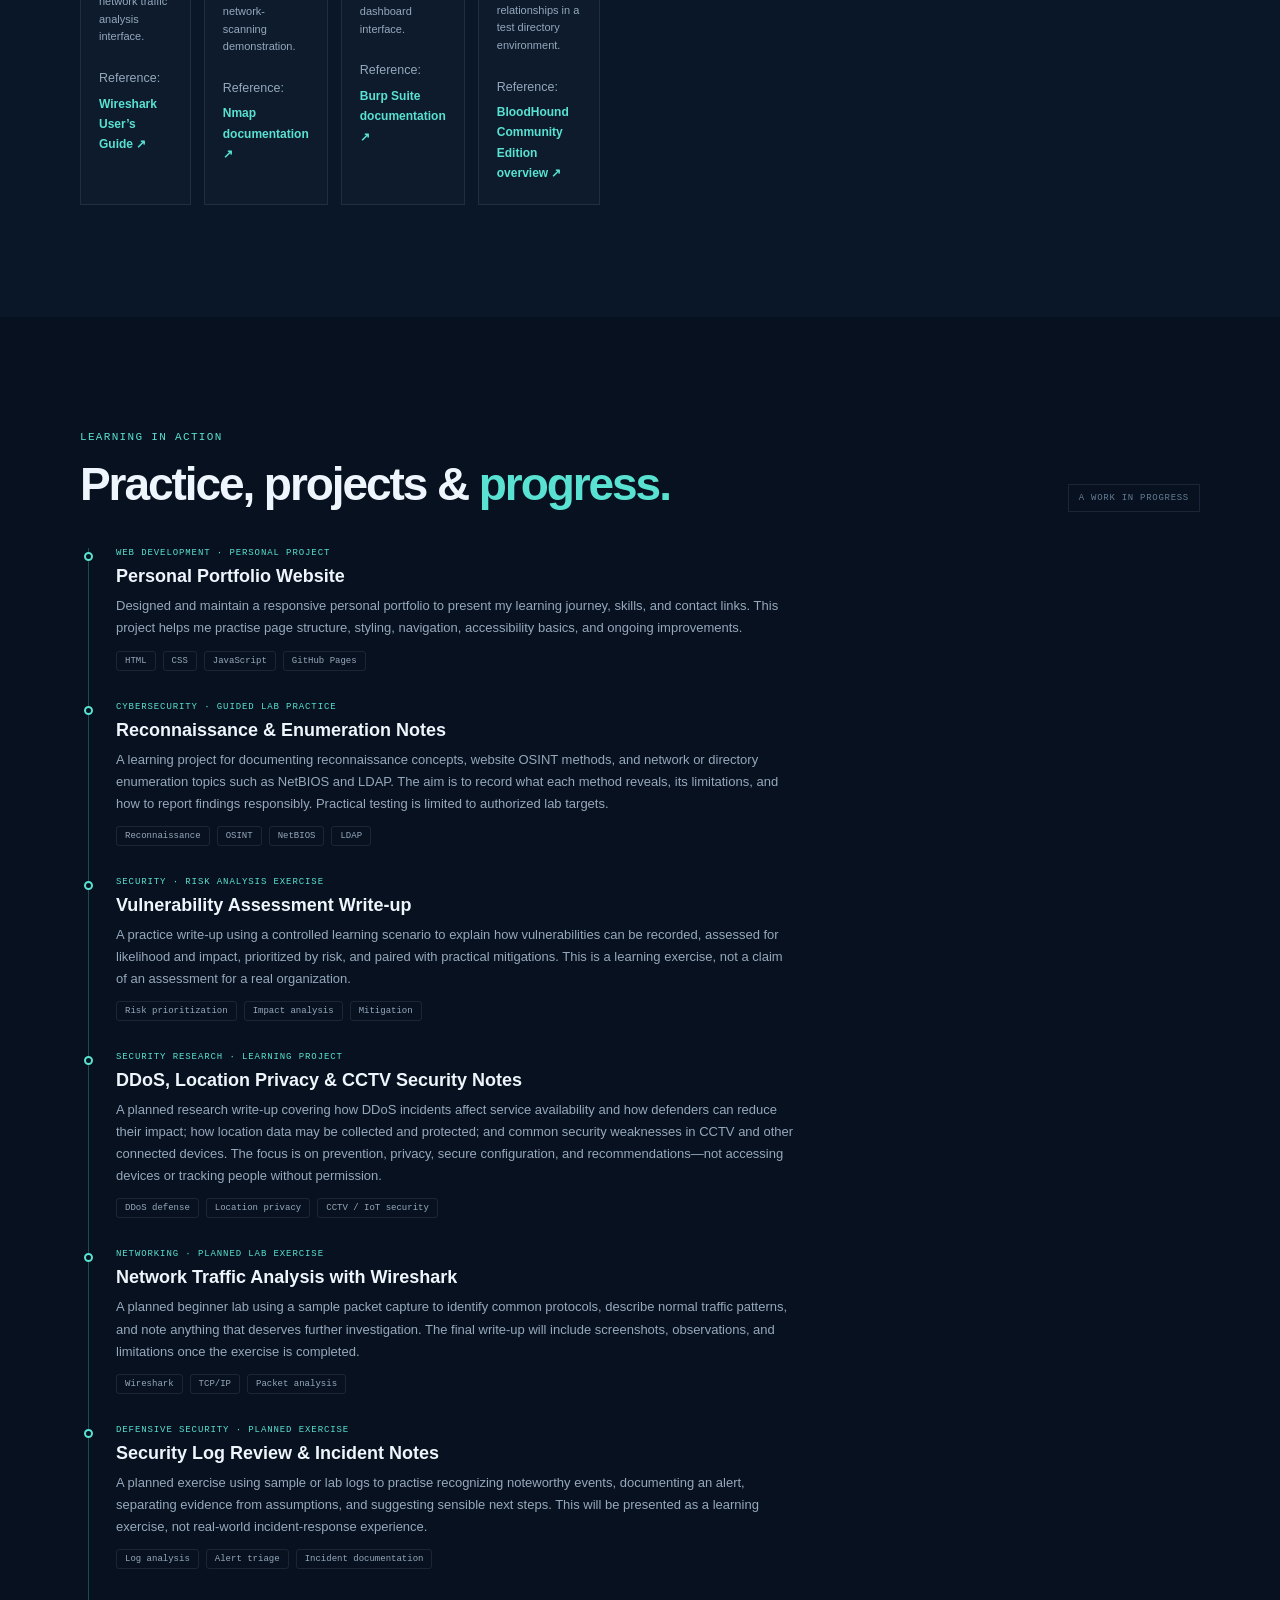
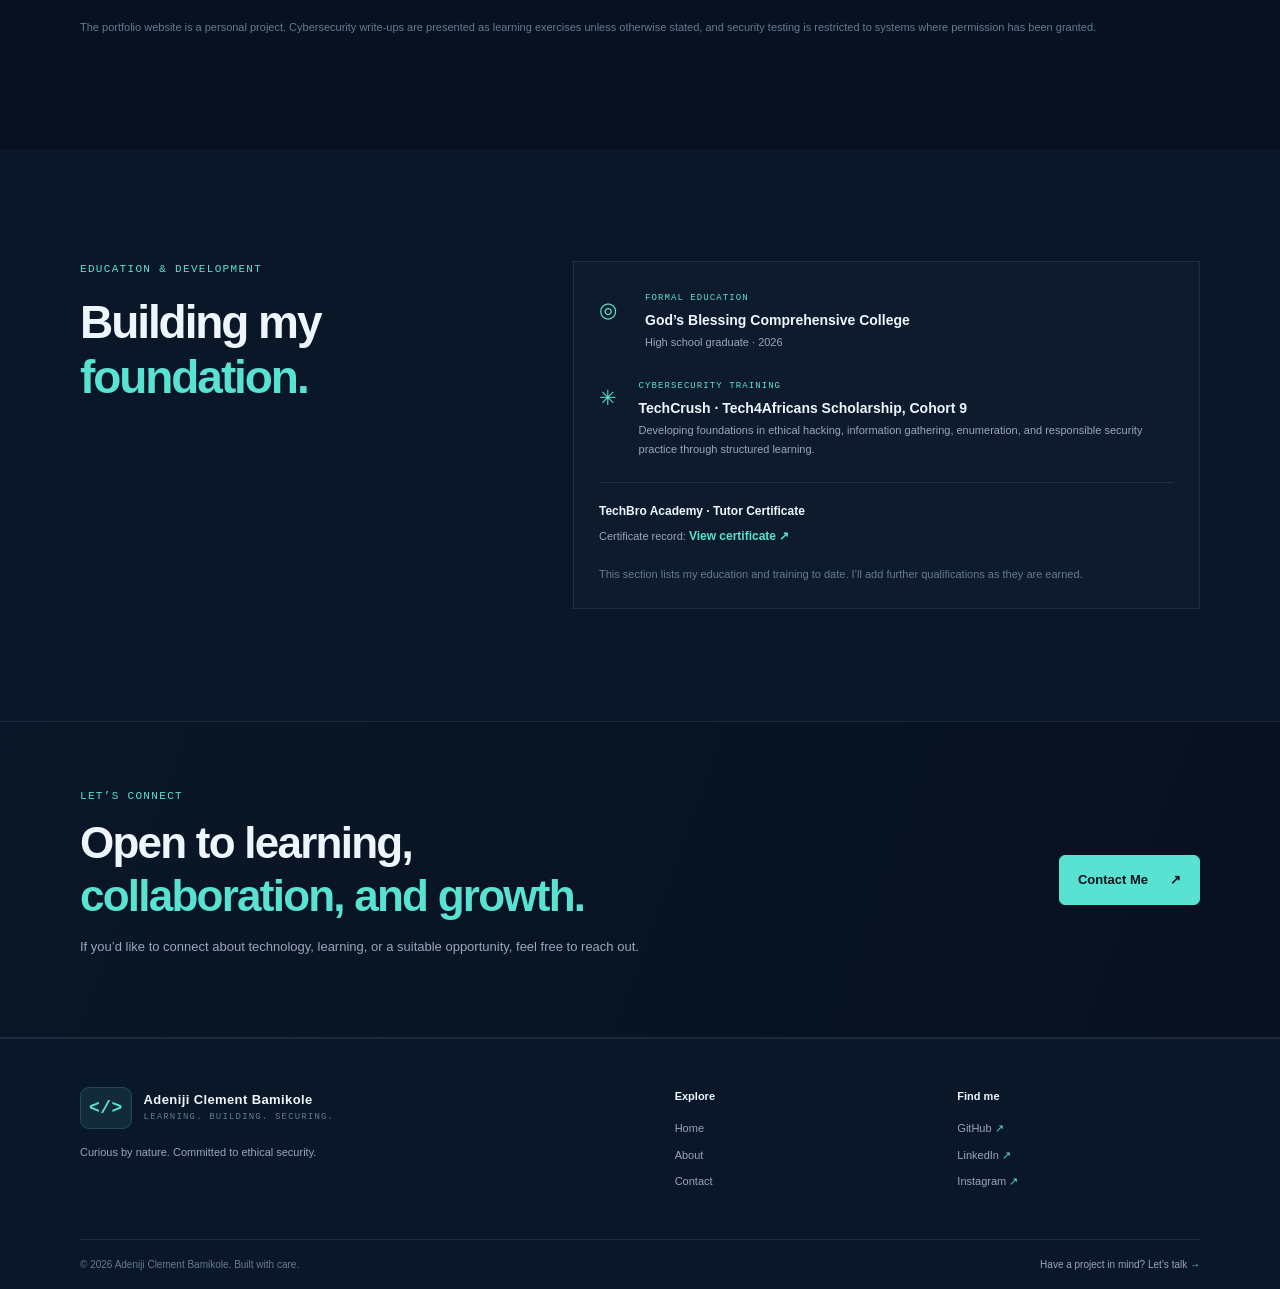
==== commit e5f1927c: "Polish About page layout and learning profile presentation" ====
--- a/about.html
+++ b/about.html
@@ -15,7 +15,7 @@
   <link rel="stylesheet" href="static/css/style.css">
   <script src="static/js/main.js" defer></script>
 </head>
-<body>
+<body class="about-page">
   <a class="skip-link" href="#main">Skip to content</a>
   <header class="site-header">
     <div class="container nav-wrap">
@@ -34,7 +34,8 @@
       <div class="container page-hero-inner reveal">
         <p class="eyebrow"><span class="status-dot"></span> ABOUT ME</p>
         <h1>Learning today.<br><span class="accent">Building for tomorrow.</span></h1>
-        <p class="page-lede">I’m Adeniji Clement Bamikole, an aspiring cybersecurity professional developing practical skills in technology, web development, and ethical security.</p>
+        <p class="page-lede">I’m Adeniji Clement Bamikole, an aspiring cybersecurity professional building a foundation in ethical security, networking, and web development through structured learning and responsible practice.</p>
+        <div class="about-hero-tags"><span>TechCrush Cohort 9</span><span>Cybersecurity learner</span><span>Web development</span></div>
         <div class="page-index">02 <span>—</span> ABOUT</div>
       </div>
     </section>
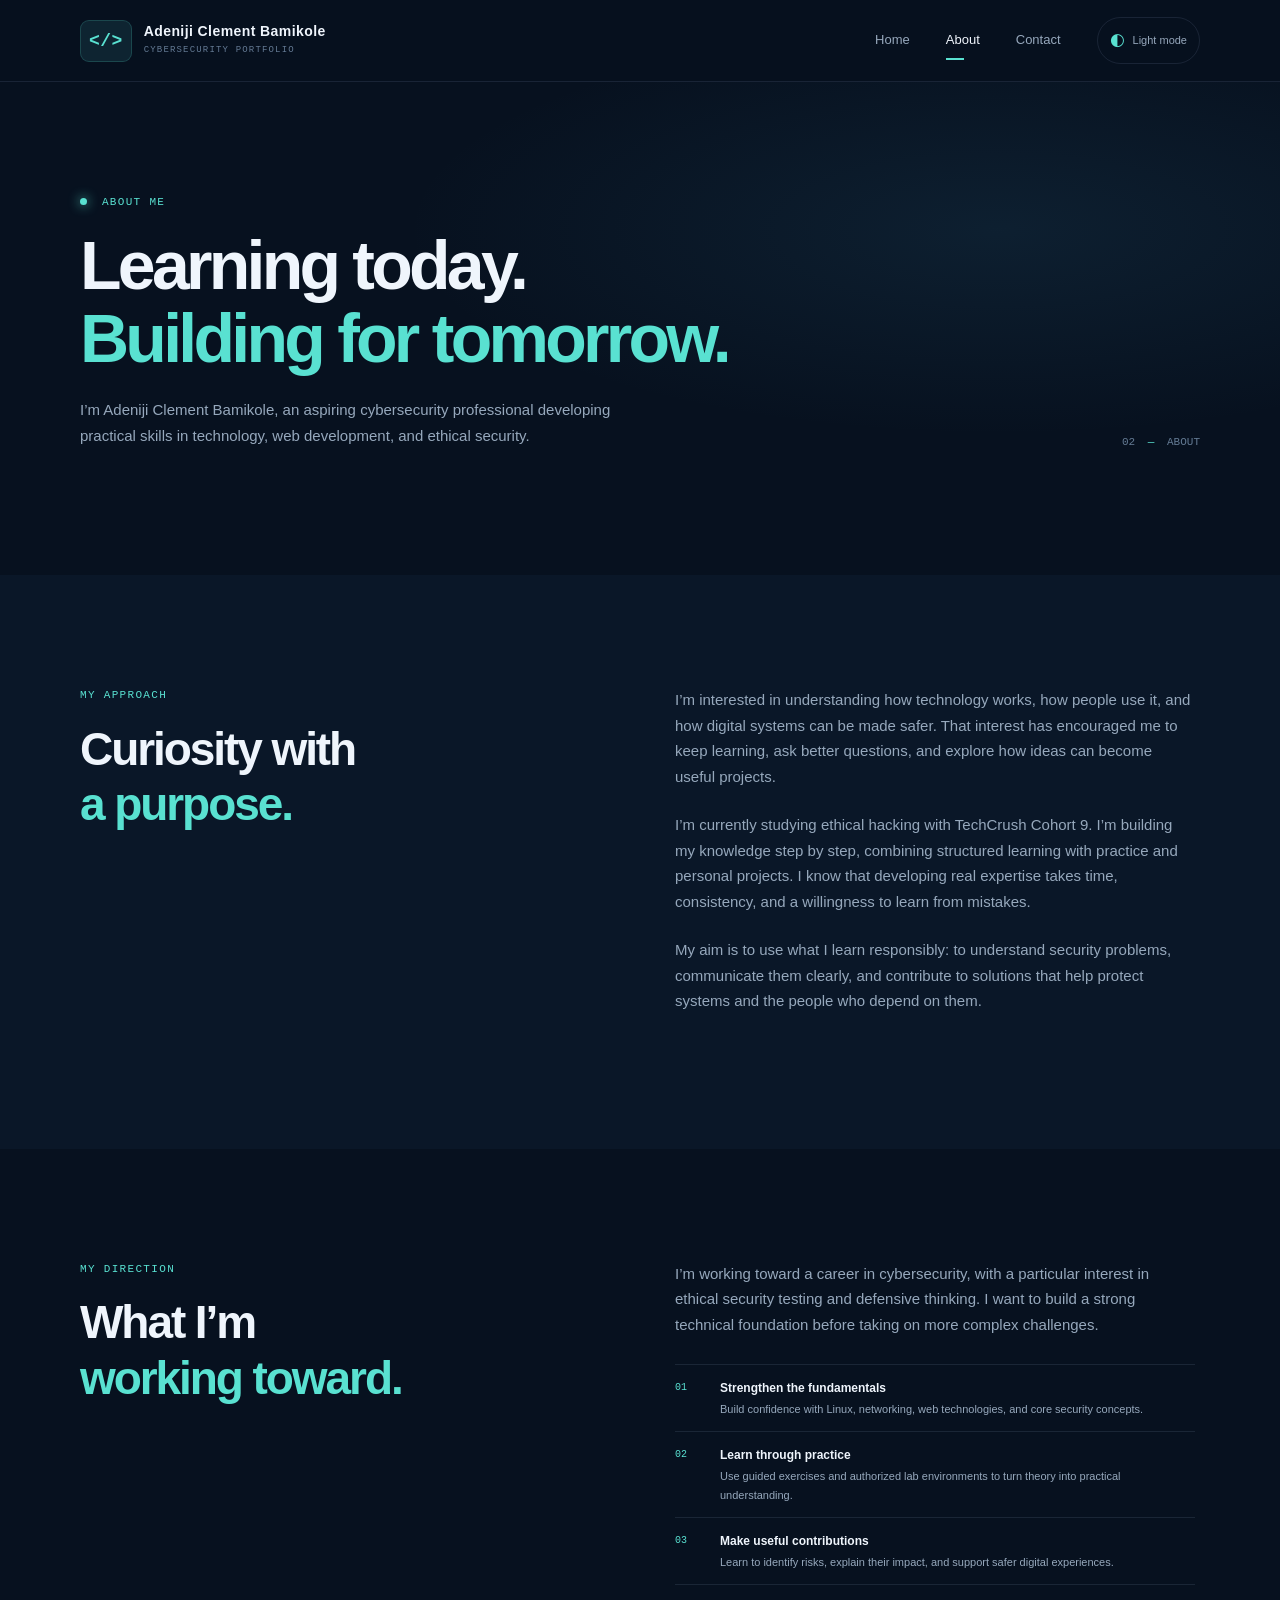
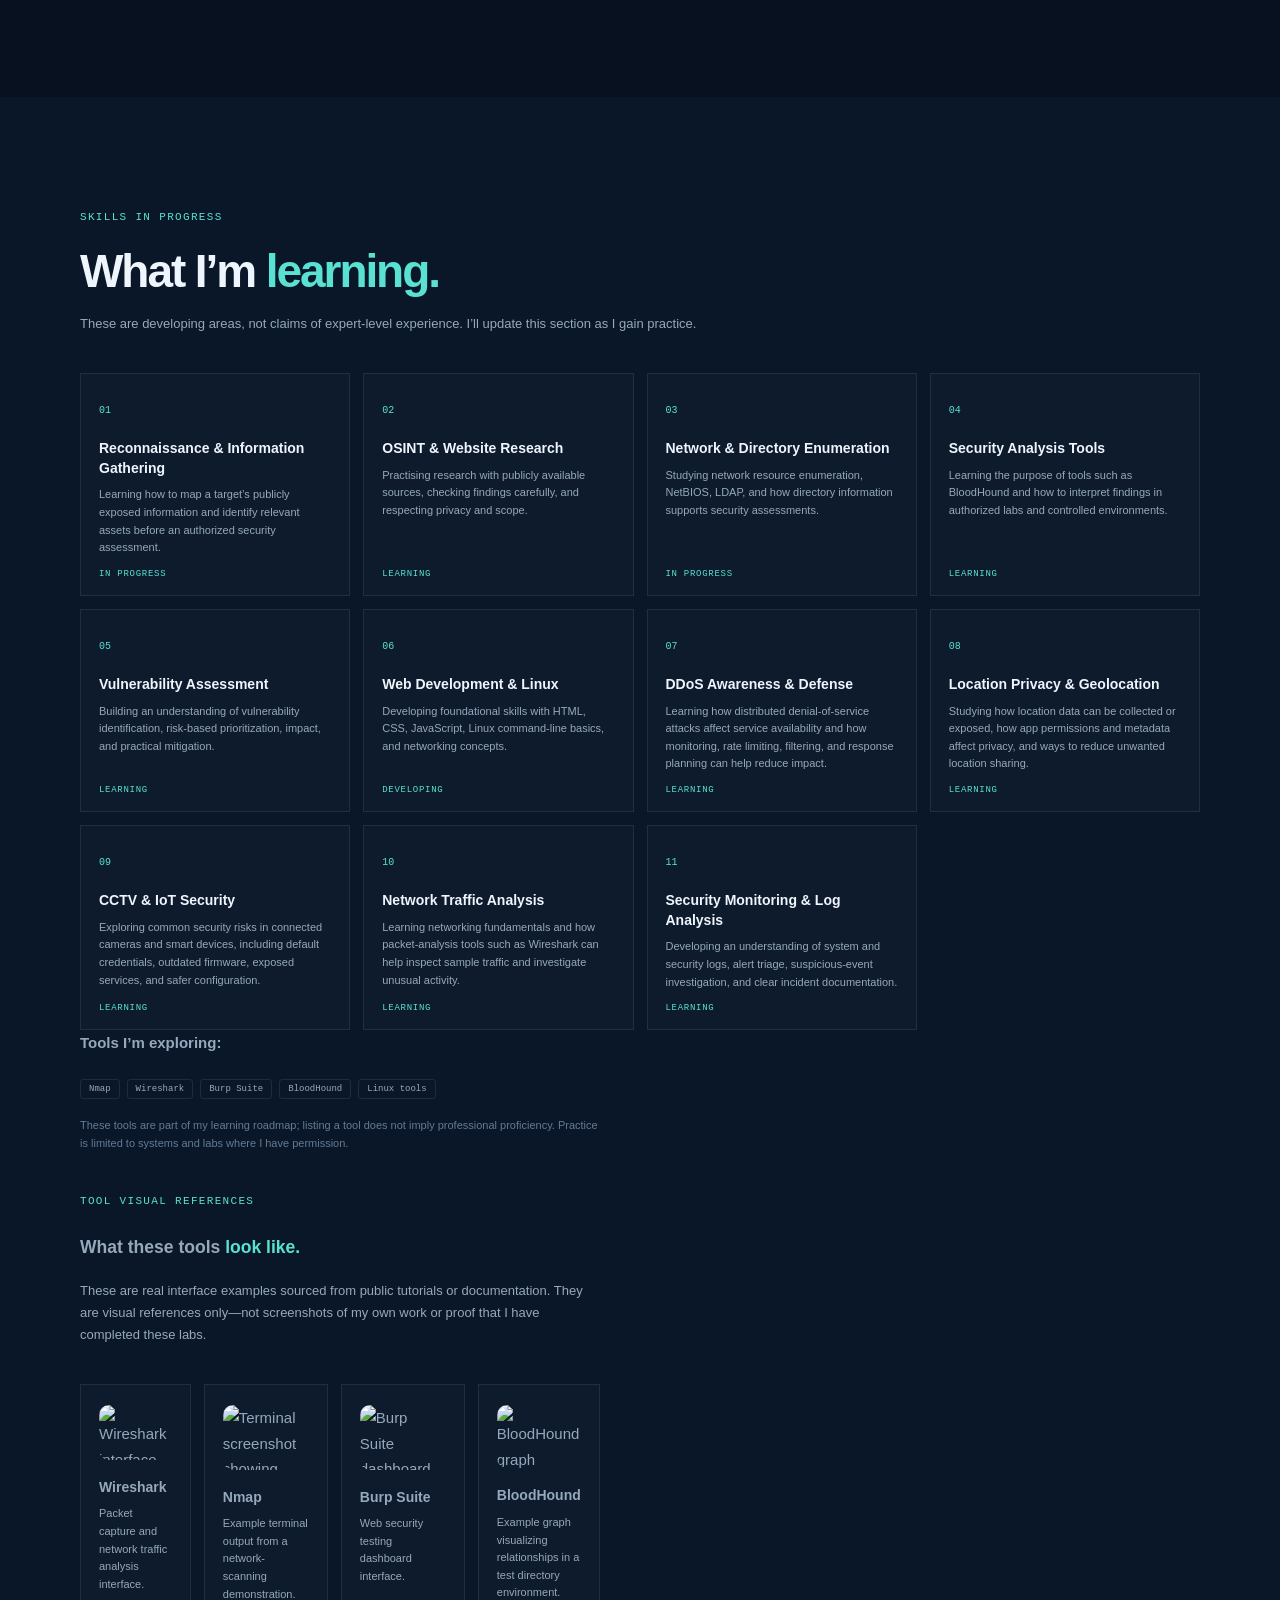
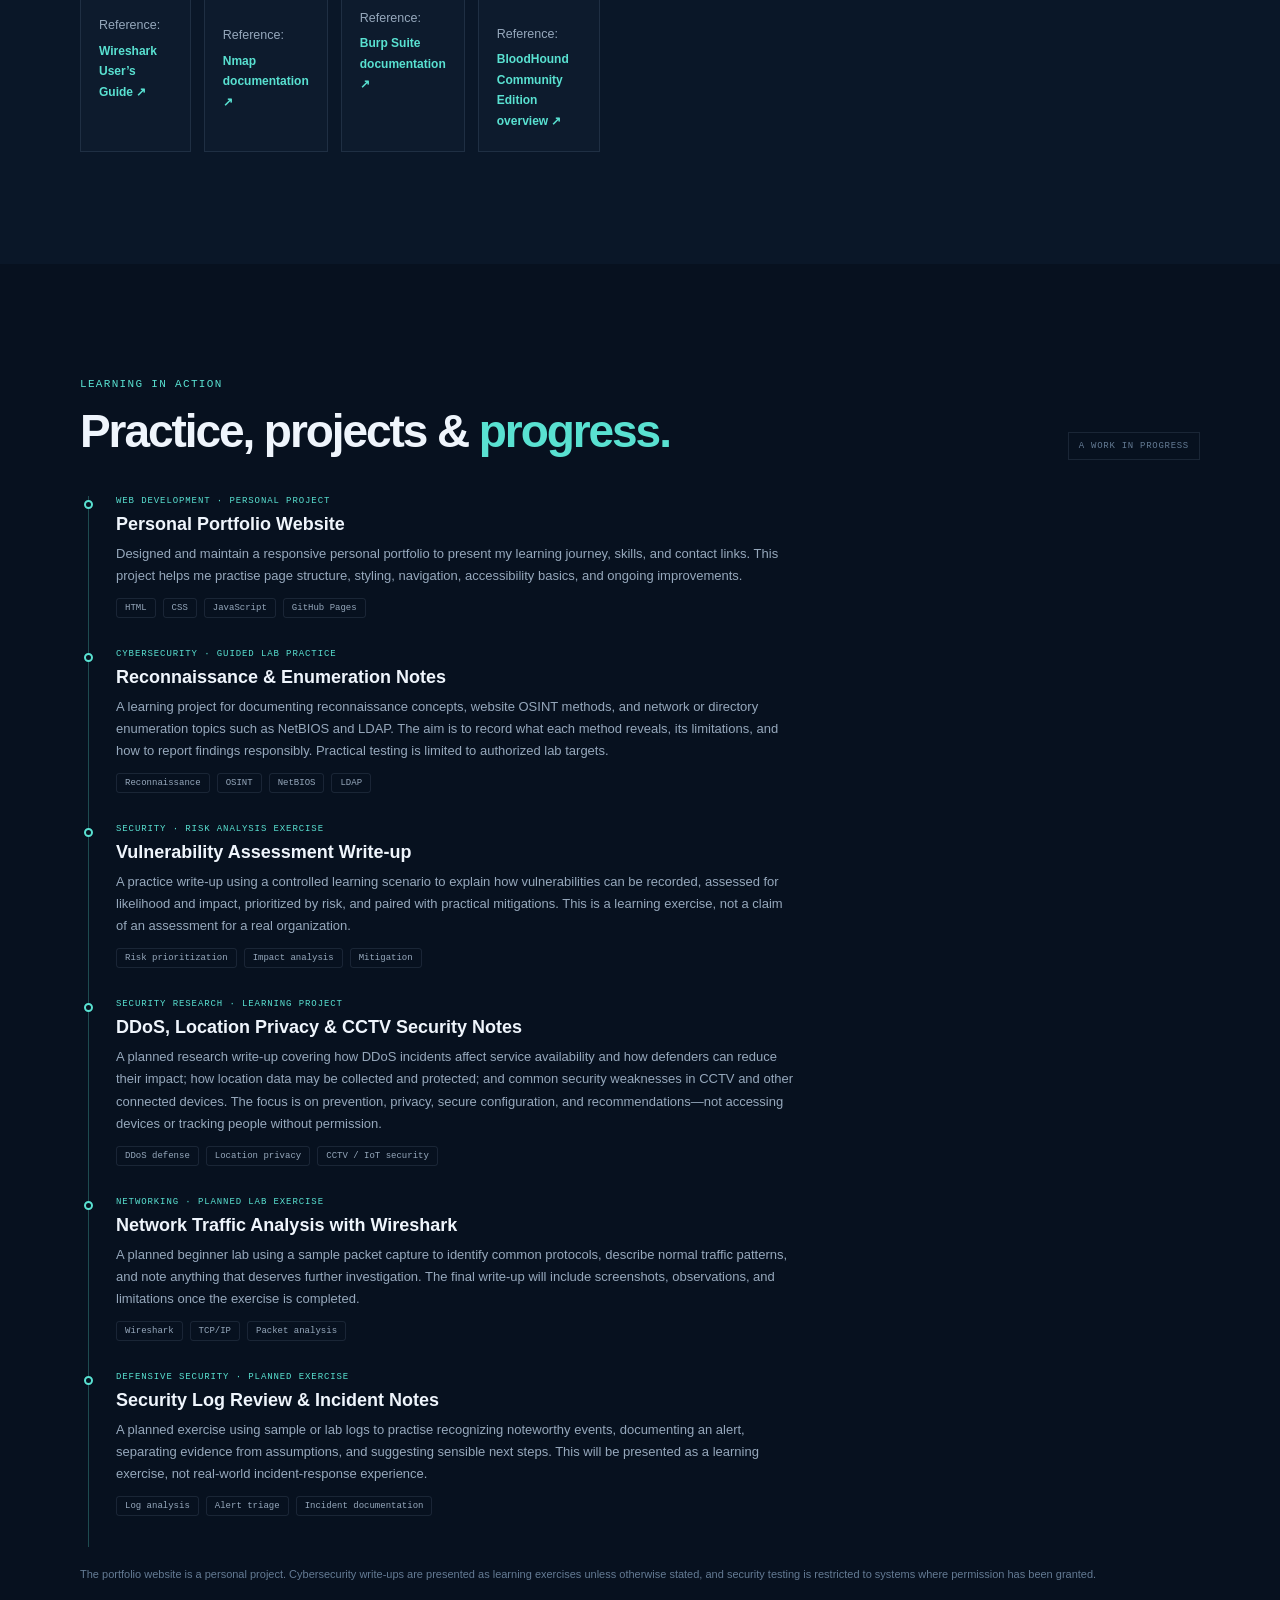
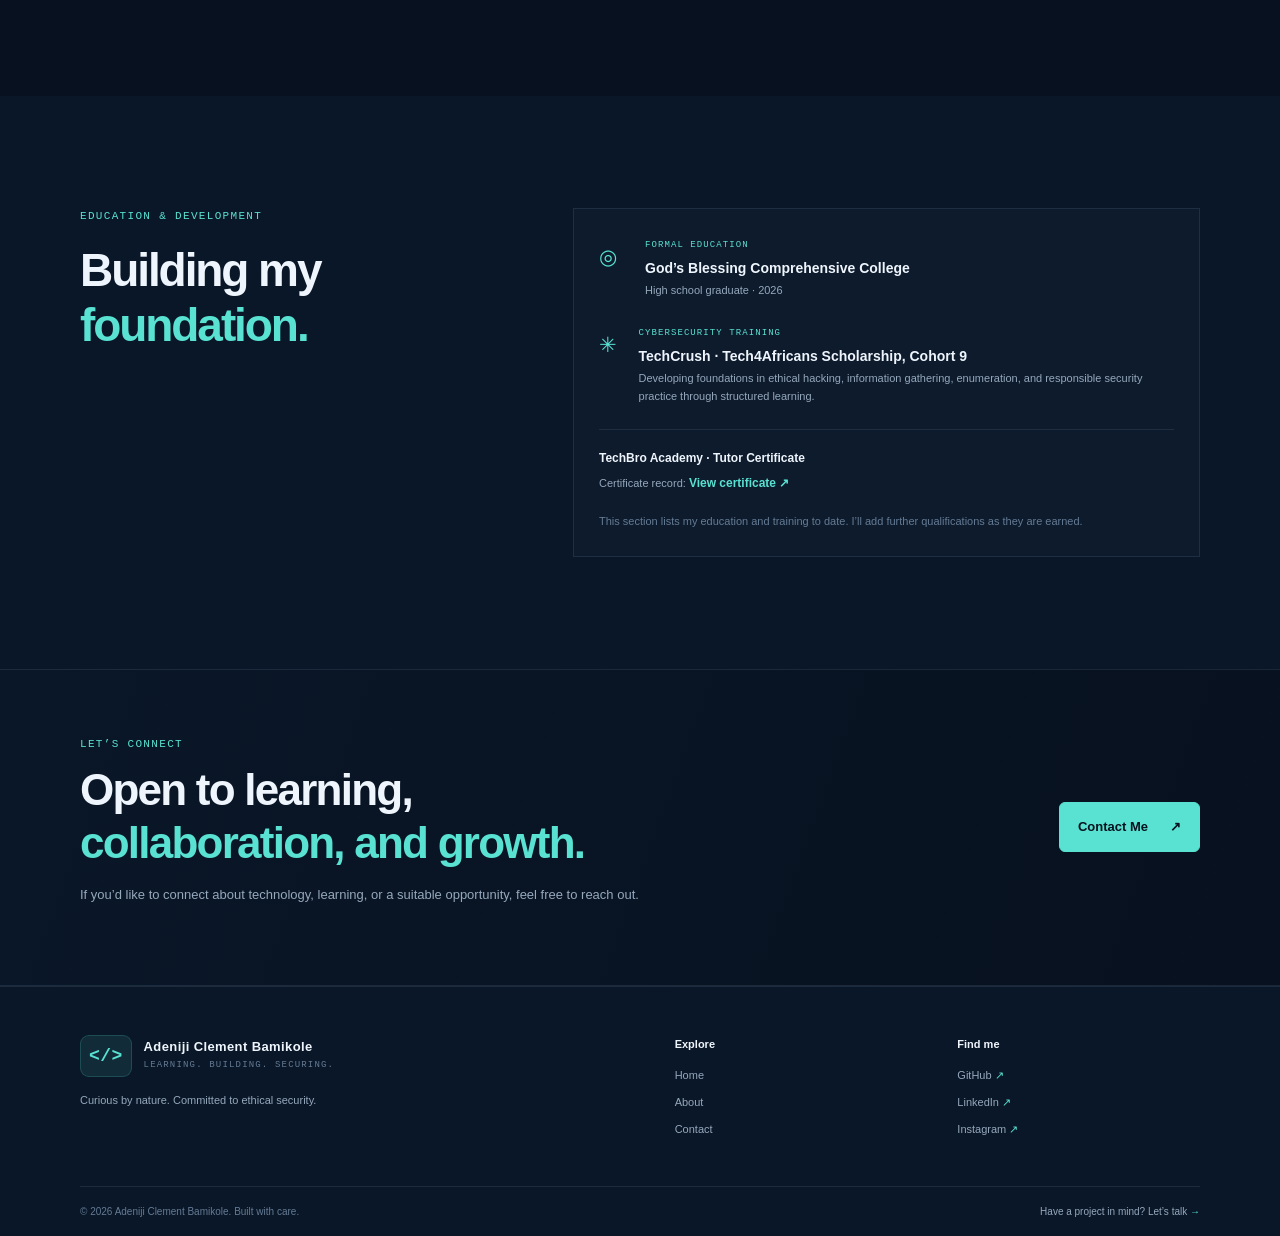
==== commit cfedd16c: "Restore previous portfolio design at user request" ====
--- a/about.html
+++ b/about.html
@@ -15,7 +15,7 @@
   <link rel="stylesheet" href="static/css/style.css">
   <script src="static/js/main.js" defer></script>
 </head>
-<body class="about-page">
+<body>
   <a class="skip-link" href="#main">Skip to content</a>
   <header class="site-header">
     <div class="container nav-wrap">
@@ -34,8 +34,7 @@
       <div class="container page-hero-inner reveal">
         <p class="eyebrow"><span class="status-dot"></span> ABOUT ME</p>
         <h1>Learning today.<br><span class="accent">Building for tomorrow.</span></h1>
-        <p class="page-lede">I’m Adeniji Clement Bamikole, an aspiring cybersecurity professional building a foundation in ethical security, networking, and web development through structured learning and responsible practice.</p>
-        <div class="about-hero-tags"><span>TechCrush Cohort 9</span><span>Cybersecurity learner</span><span>Web development</span></div>
+        <p class="page-lede">I’m Adeniji Clement Bamikole, an aspiring cybersecurity professional developing practical skills in technology, web development, and ethical security.</p>
         <div class="page-index">02 <span>—</span> ABOUT</div>
       </div>
     </section>
--- a/static/css/style.css
+++ b/static/css/style.css
@@ -189,3 +189,63 @@
   .personal-closing-inner { align-items: flex-start; flex-direction: column; gap: 26px; }
   .personal-closing { padding-top: 65px; padding-bottom: 65px; }
 }
+
+
+/* Portfolio design refresh: scoped to Home and About pages. */
+body.home-page .personal-hero {
+  background: radial-gradient(ellipse at 88% 22%, rgba(24, 91, 126, .12), transparent 38%), linear-gradient(180deg, var(--surface) 0%, var(--bg) 100%);
+  border-bottom: 1px solid var(--border);
+}
+body.home-page .personal-hero-inner { max-width: 950px; }
+body.home-page .personal-hero h1 { max-width: 900px; font-size: clamp(43px, 7.4vw, 78px); line-height: 1.06; }
+body.home-page .name-gradient {
+  background: linear-gradient(100deg, var(--cyan), var(--blue));
+  -webkit-background-clip: text; background-clip: text; color: transparent;
+}
+.home-focus-row {
+  display:flex; align-items:center; flex-wrap:wrap; gap:12px; margin-top:32px; padding-top:20px;
+  border-top:1px solid var(--border); color:var(--muted); font-size:11px;
+}
+.home-focus-row > span { color:var(--faint); font:10px var(--mono); letter-spacing:.12em; margin-right:6px; }
+.home-focus-row b { font-weight:500; color:var(--text); }
+.home-focus-row i { width:4px; height:4px; border-radius:50%; background:var(--cyan); }
+body.home-page .personal-interest-grid .interest-card, body.home-page .personal-project-card {
+  border-radius:12px; box-shadow:0 12px 34px rgba(0,0,0,.045);
+}
+body.home-page .personal-interest-grid .interest-card { padding:28px; }
+body.home-page .personal-project-card { border-radius:12px; }
+body.home-page .personal-project-card .tag-row { margin-top:15px; }
+body.home-page .personal-project-card .tag-row span { background:var(--accent-soft); border-color:var(--border); }
+body.home-page .personal-closing { background:linear-gradient(120deg,var(--surface),var(--bg)); }
+body.home-page .personal-closing-inner {
+  border:1px solid var(--border); border-radius:16px; padding:clamp(26px,5vw,52px); background:var(--card);
+}
+body.about-page .page-hero {
+  background:radial-gradient(ellipse at 85% 20%, rgba(24,91,126,.13), transparent 40%), linear-gradient(180deg,var(--surface),var(--bg));
+  border-bottom:1px solid var(--border);
+}
+body.about-page .page-hero-inner { max-width:900px; }
+body.about-page .page-hero h1 { font-size:clamp(40px,6.6vw,72px); }
+body.about-page .page-lede { max-width:690px; }
+.about-hero-tags { display:flex; flex-wrap:wrap; gap:8px; margin-top:24px; }
+.about-hero-tags span {
+  display:inline-flex; align-items:center; padding:7px 11px; border:1px solid var(--border); border-radius:999px;
+  color:var(--muted); background:var(--card); font-size:11px;
+}
+body.about-page .about-skill-grid { gap:16px; margin-top:38px; }
+body.about-page .about-skill { border-radius:10px; transition:transform .2s,border-color .2s; }
+body.about-page .timeline-item { padding-bottom:38px; }
+body.about-page .training-card { border-radius:12px; }
+body.about-page .visual-reference-grid { grid-template-columns:repeat(2,minmax(0,1fr)); }
+body.about-page .visual-reference-grid figure img { border:1px solid var(--border); background:var(--surface-2); }
+body.about-page .visual-reference-grid figcaption h3 { margin:0 0 8px; font-size:16px; }
+body.about-page .visual-reference-grid figcaption p { color:var(--muted); font-size:12px; line-height:1.7; }
+body.about-page .visual-reference-grid figcaption small { color:var(--faint); font-size:10px; }
+body.about-page .section-heading .heading-note { max-width:680px; }
+@media (max-width:680px) {
+  .home-focus-row { align-items:flex-start; gap:9px; }
+  .home-focus-row > span { width:100%; margin-bottom:2px; }
+  body.home-page .personal-closing-inner { padding:25px 21px; }
+  body.about-page .visual-reference-grid { grid-template-columns:1fr; }
+  body.about-page .about-hero-tags { margin-top:20px; }
+}
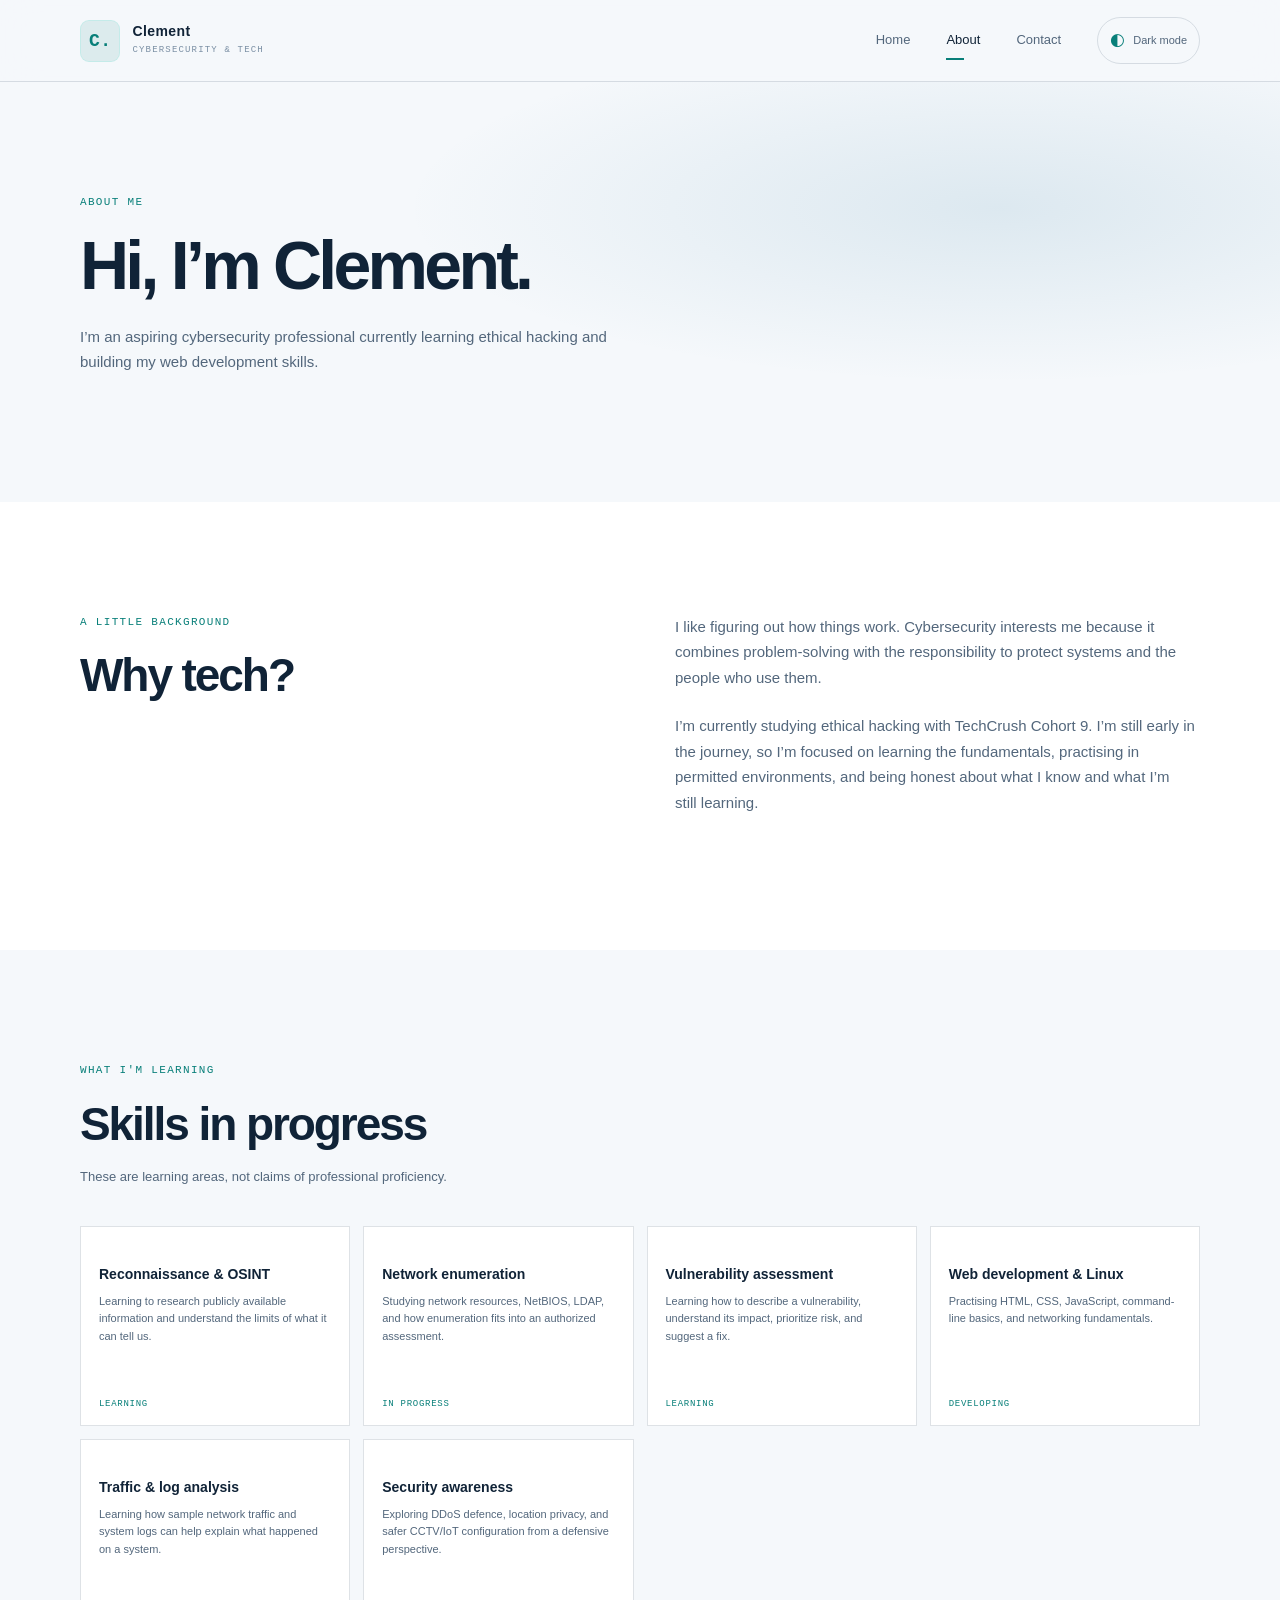
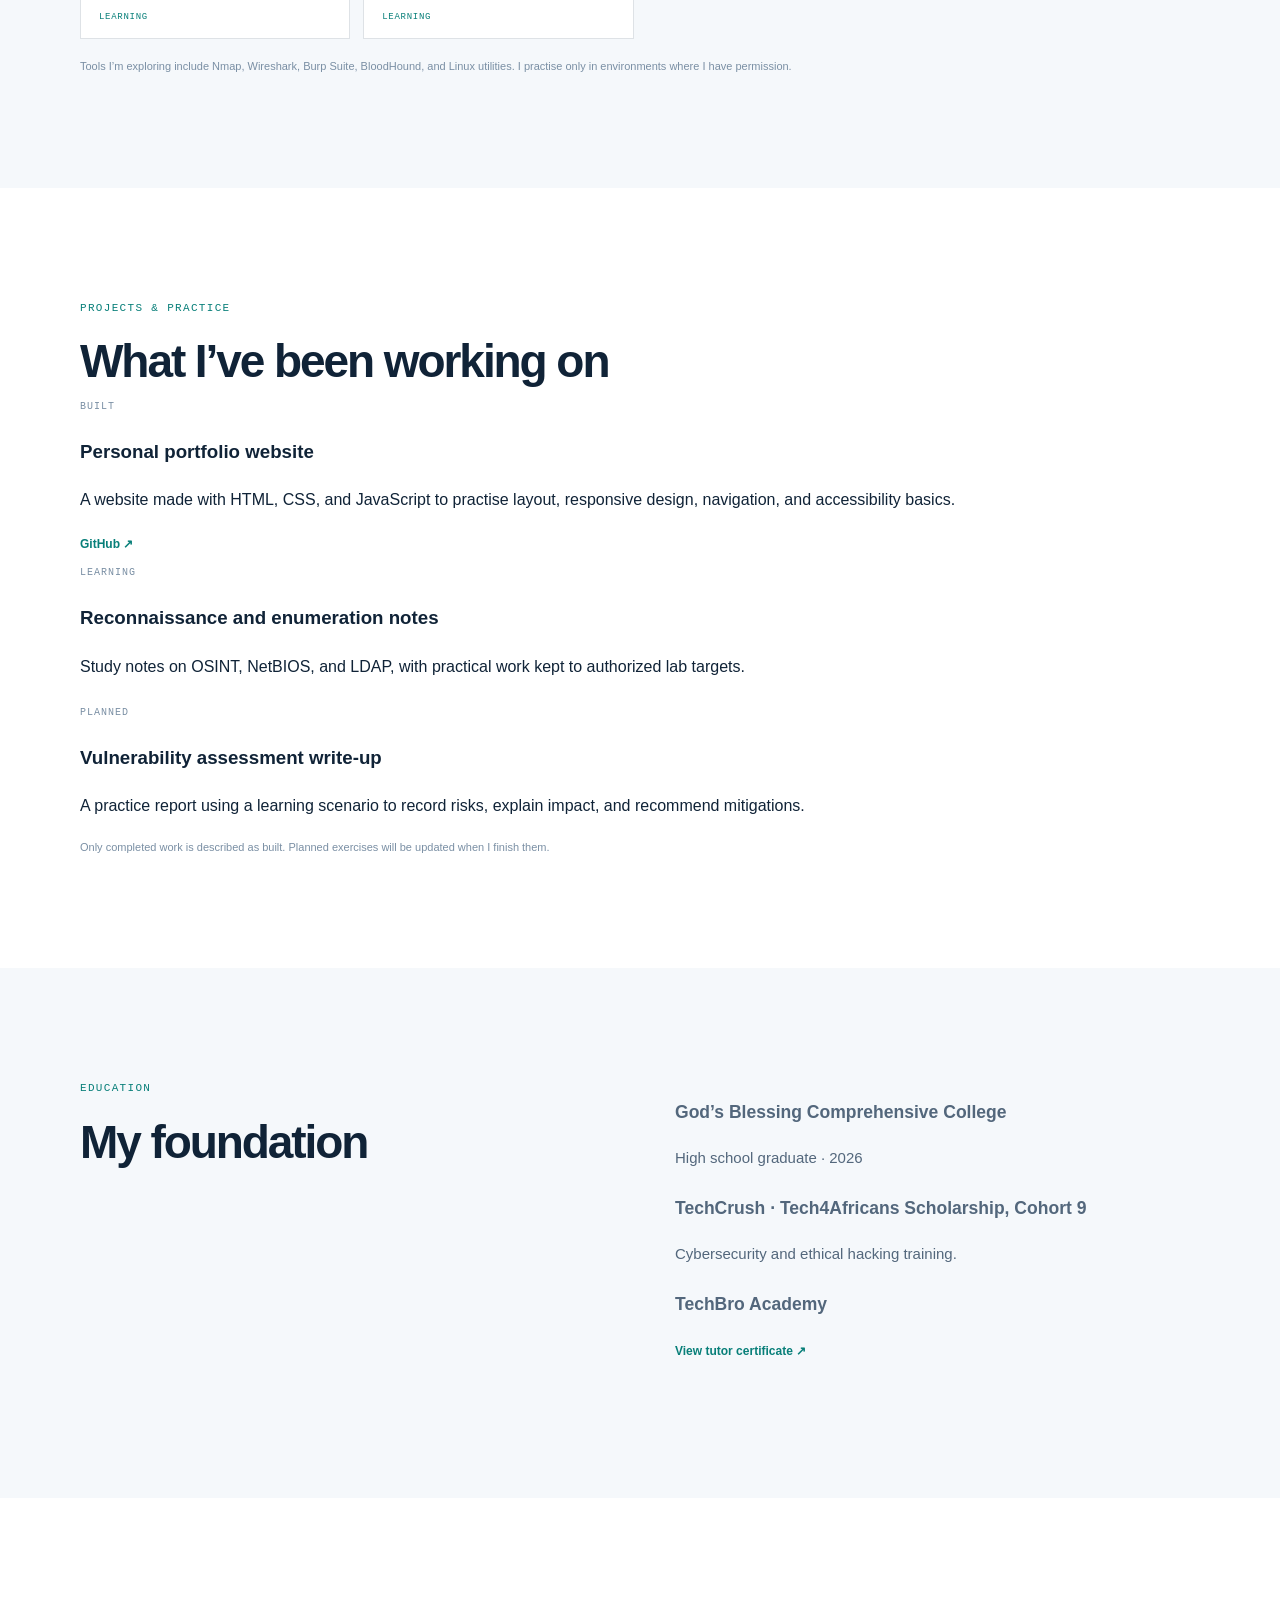
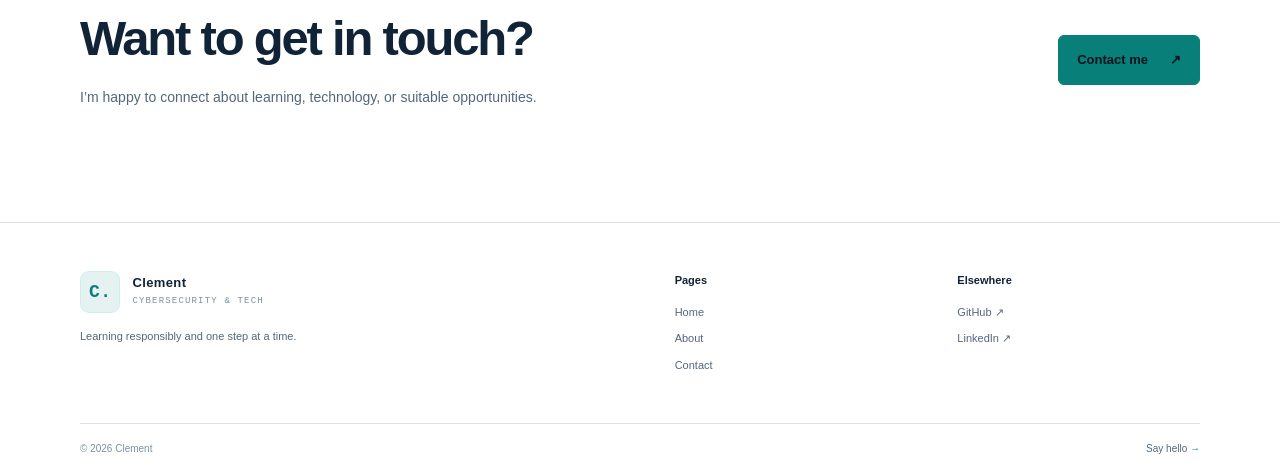
==== commit 3ee408ed: "Streamline about page and learning portfolio" ====
--- a/about.html
+++ b/about.html
@@ -1,16 +1,11 @@
 <!doctype html>
-<html lang="en" data-theme="dark">
+<html lang="en" data-theme="light">
 <head>
   <meta charset="utf-8">
   <meta name="viewport" content="width=device-width, initial-scale=1">
-  <meta name="description" content="Learn about Adeniji Clement Bamikole, his technology interests, cybersecurity training, developing skills, and career goals.">
-  <meta property="og:type" content="website">
-  <meta property="og:title" content="About · Adeniji Clement Bamikole">
-  <meta property="og:description" content="My learning journey, developing skills, and ambitions in technology and cybersecurity.">
-  <meta property="og:url" content="https://clementadeniji.github.io/about.html">
-  <meta name="twitter:card" content="summary">
-  <meta name="theme-color" content="#07111f">
-  <title>About · Adeniji Clement Bamikole</title>
+  <meta name="description" content="About Clement, his cybersecurity training, current skills, and projects.">
+  <meta name="theme-color" content="#f4f7fb">
+  <title>About · Clement</title>
   <link rel="icon" href="static/images/favicon.svg" type="image/svg+xml">
   <link rel="stylesheet" href="static/css/style.css">
   <script src="static/js/main.js" defer></script>
@@ -19,200 +14,112 @@
   <a class="skip-link" href="#main">Skip to content</a>
   <header class="site-header">
     <div class="container nav-wrap">
-      <a class="brand" href="index.html" aria-label="Adeniji Clement Bamikole, Home"><span class="brand-mark">&lt;/&gt;</span><span>Adeniji Clement Bamikole<small>CYBERSECURITY PORTFOLIO</small></span></a>
+      <a class="brand" href="index.html" aria-label="Clement, Home"><span class="brand-mark">C.</span><span>Clement<small>CYBERSECURITY &amp; TECH</small></span></a>
       <button class="menu-toggle" type="button" aria-expanded="false" aria-controls="main-nav"><span></span><span></span><span class="sr-only">Toggle navigation</span></button>
       <nav id="main-nav" class="main-nav" aria-label="Main navigation">
         <a href="index.html">Home</a>
         <a href="about.html" aria-current="page">About</a>
         <a href="contact.html">Contact</a>
-        <button class="theme-toggle" type="button" aria-label="Switch color theme"><span aria-hidden="true">◐</span><span class="theme-label">Light mode</span></button>
+        <button class="theme-toggle" type="button" aria-label="Switch color theme"><span aria-hidden="true">◐</span><span class="theme-label">Dark mode</span></button>
       </nav>
     </div>
   </header>
+
   <main id="main">
     <section class="page-hero section-space">
-      <div class="container page-hero-inner reveal">
-        <p class="eyebrow"><span class="status-dot"></span> ABOUT ME</p>
-        <h1>Learning today.<br><span class="accent">Building for tomorrow.</span></h1>
-        <p class="page-lede">I’m Adeniji Clement Bamikole, an aspiring cybersecurity professional developing practical skills in technology, web development, and ethical security.</p>
-        <div class="page-index">02 <span>—</span> ABOUT</div>
+      <div class="container page-hero-inner">
+        <p class="eyebrow">ABOUT ME</p>
+        <h1>Hi, I’m Clement.</h1>
+        <p class="page-lede">I’m an aspiring cybersecurity professional currently learning ethical hacking and building my web development skills.</p>
       </div>
     </section>
 
     <section class="section-space section-muted">
       <div class="container split-section">
-        <div class="section-heading reveal">
-          <p class="eyebrow">MY APPROACH</p>
-          <h2>Curiosity with<br><span class="accent">a purpose.</span></h2>
+        <div class="section-heading">
+          <p class="eyebrow">A LITTLE BACKGROUND</p>
+          <h2>Why tech?</h2>
         </div>
-        <div class="section-copy reveal">
-          <p>I’m interested in understanding how technology works, how people use it, and how digital systems can be made safer. That interest has encouraged me to keep learning, ask better questions, and explore how ideas can become useful projects.</p>
-          <p>I’m currently studying ethical hacking with TechCrush Cohort 9. I’m building my knowledge step by step, combining structured learning with practice and personal projects. I know that developing real expertise takes time, consistency, and a willingness to learn from mistakes.</p>
-          <p>My aim is to use what I learn responsibly: to understand security problems, communicate them clearly, and contribute to solutions that help protect systems and the people who depend on them.</p>
+        <div class="section-copy">
+          <p>I like figuring out how things work. Cybersecurity interests me because it combines problem-solving with the responsibility to protect systems and the people who use them.</p>
+          <p>I’m currently studying ethical hacking with TechCrush Cohort 9. I’m still early in the journey, so I’m focused on learning the fundamentals, practising in permitted environments, and being honest about what I know and what I’m still learning.</p>
         </div>
       </div>
     </section>
 
-    <section class="section-space" id="goals">
+    <section class="section-space" id="skills">
+      <div class="container">
+        <div class="section-heading">
+          <p class="eyebrow">WHAT I'M LEARNING</p>
+          <h2>Skills in progress</h2>
+          <p class="heading-note">These are learning areas, not claims of professional proficiency.</p>
+        </div>
+        <div class="about-skill-grid simple-skill-grid">
+          <article class="about-skill"><h3>Reconnaissance &amp; OSINT</h3><p>Learning to research publicly available information and understand the limits of what it can tell us.</p><b>LEARNING</b></article>
+          <article class="about-skill"><h3>Network enumeration</h3><p>Studying network resources, NetBIOS, LDAP, and how enumeration fits into an authorized assessment.</p><b>IN PROGRESS</b></article>
+          <article class="about-skill"><h3>Vulnerability assessment</h3><p>Learning how to describe a vulnerability, understand its impact, prioritize risk, and suggest a fix.</p><b>LEARNING</b></article>
+          <article class="about-skill"><h3>Web development &amp; Linux</h3><p>Practising HTML, CSS, JavaScript, command-line basics, and networking fundamentals.</p><b>DEVELOPING</b></article>
+          <article class="about-skill"><h3>Traffic &amp; log analysis</h3><p>Learning how sample network traffic and system logs can help explain what happened on a system.</p><b>LEARNING</b></article>
+          <article class="about-skill"><h3>Security awareness</h3><p>Exploring DDoS defence, location privacy, and safer CCTV/IoT configuration from a defensive perspective.</p><b>LEARNING</b></article>
+        </div>
+        <p class="fine-print">Tools I’m exploring include Nmap, Wireshark, Burp Suite, BloodHound, and Linux utilities. I practise only in environments where I have permission.</p>
+      </div>
+    </section>
+
+    <section class="section-space section-muted" id="learning">
+      <div class="container">
+        <div class="section-heading">
+          <p class="eyebrow">PROJECTS &amp; PRACTICE</p>
+          <h2>What I’ve been working on</h2>
+        </div>
+        <div class="simple-project-list">
+          <article class="simple-project">
+            <span class="personal-project-index">BUILT</span>
+            <div><h3>Personal portfolio website</h3><p>A website made with HTML, CSS, and JavaScript to practise layout, responsive design, navigation, and accessibility basics.</p></div>
+            <a class="text-link" href="https://github.com/clementadeniji" target="_blank" rel="noopener noreferrer">GitHub ↗</a>
+          </article>
+          <article class="simple-project">
+            <span class="personal-project-index">LEARNING</span>
+            <div><h3>Reconnaissance and enumeration notes</h3><p>Study notes on OSINT, NetBIOS, and LDAP, with practical work kept to authorized lab targets.</p></div>
+          </article>
+          <article class="simple-project">
+            <span class="personal-project-index">PLANNED</span>
+            <div><h3>Vulnerability assessment write-up</h3><p>A practice report using a learning scenario to record risks, explain impact, and recommend mitigations.</p></div>
+          </article>
+        </div>
+        <p class="fine-print">Only completed work is described as built. Planned exercises will be updated when I finish them.</p>
+      </div>
+    </section>
+
+    <section class="section-space" id="education">
       <div class="container split-section">
-        <div class="section-heading reveal">
-          <p class="eyebrow">MY DIRECTION</p>
-          <h2>What I’m<br><span class="accent">working toward.</span></h2>
+        <div class="section-heading">
+          <p class="eyebrow">EDUCATION</p>
+          <h2>My foundation</h2>
         </div>
-        <div class="section-copy reveal">
-          <p>I’m working toward a career in cybersecurity, with a particular interest in ethical security testing and defensive thinking. I want to build a strong technical foundation before taking on more complex challenges.</p>
-          <div class="goal-list">
-            <div><span>01</span><b>Strengthen the fundamentals</b><small>Build confidence with Linux, networking, web technologies, and core security concepts.</small></div>
-            <div><span>02</span><b>Learn through practice</b><small>Use guided exercises and authorized lab environments to turn theory into practical understanding.</small></div>
-            <div><span>03</span><b>Make useful contributions</b><small>Learn to identify risks, explain their impact, and support safer digital experiences.</small></div>
-          </div>
+        <div class="section-copy education-simple">
+          <div><h3>God’s Blessing Comprehensive College</h3><p>High school graduate · 2026</p></div>
+          <div><h3>TechCrush · Tech4Africans Scholarship, Cohort 9</h3><p>Cybersecurity and ethical hacking training.</p></div>
+          <div><h3>TechBro Academy</h3><p><a class="text-link" href="https://techbroacademy.com/tutor-certificate?cert_hash=8d565b7bbb34ee12" target="_blank" rel="noopener noreferrer">View tutor certificate ↗</a></p></div>
         </div>
       </div>
     </section>
 
-    <section class="section-space section-muted" id="skills">
-      <div class="container">
-        <div class="section-heading reveal">
-          <p class="eyebrow">SKILLS IN PROGRESS</p>
-          <h2>What I’m <span class="accent">learning.</span></h2>
-          <p class="heading-note">These are developing areas, not claims of expert-level experience. I’ll update this section as I gain practice.</p>
-        </div>
-        <div class="about-skill-grid">
-          <article class="about-skill reveal"><span>01</span><h3>Reconnaissance &amp; Information Gathering</h3><p>Learning how to map a target’s publicly exposed information and identify relevant assets before an authorized security assessment.</p><b>IN PROGRESS</b></article>
-          <article class="about-skill reveal"><span>02</span><h3>OSINT &amp; Website Research</h3><p>Practising research with publicly available sources, checking findings carefully, and respecting privacy and scope.</p><b>LEARNING</b></article>
-          <article class="about-skill reveal"><span>03</span><h3>Network &amp; Directory Enumeration</h3><p>Studying network resource enumeration, NetBIOS, LDAP, and how directory information supports security assessments.</p><b>IN PROGRESS</b></article>
-          <article class="about-skill reveal"><span>04</span><h3>Security Analysis Tools</h3><p>Learning the purpose of tools such as BloodHound and how to interpret findings in authorized labs and controlled environments.</p><b>LEARNING</b></article>
-          <article class="about-skill reveal"><span>05</span><h3>Vulnerability Assessment</h3><p>Building an understanding of vulnerability identification, risk-based prioritization, impact, and practical mitigation.</p><b>LEARNING</b></article>
-          <article class="about-skill reveal"><span>06</span><h3>Web Development &amp; Linux</h3><p>Developing foundational skills with HTML, CSS, JavaScript, Linux command-line basics, and networking concepts.</p><b>DEVELOPING</b></article>
-          <article class="about-skill reveal"><span>07</span><h3>DDoS Awareness &amp; Defense</h3><p>Learning how distributed denial-of-service attacks affect service availability and how monitoring, rate limiting, filtering, and response planning can help reduce impact.</p><b>LEARNING</b></article>
-          <article class="about-skill reveal"><span>08</span><h3>Location Privacy &amp; Geolocation</h3><p>Studying how location data can be collected or exposed, how app permissions and metadata affect privacy, and ways to reduce unwanted location sharing.</p><b>LEARNING</b></article>
-          <article class="about-skill reveal"><span>09</span><h3>CCTV &amp; IoT Security</h3><p>Exploring common security risks in connected cameras and smart devices, including default credentials, outdated firmware, exposed services, and safer configuration.</p><b>LEARNING</b></article>
-          <article class="about-skill reveal"><span>10</span><h3>Network Traffic Analysis</h3><p>Learning networking fundamentals and how packet-analysis tools such as Wireshark can help inspect sample traffic and investigate unusual activity.</p><b>LEARNING</b></article>
-          <article class="about-skill reveal"><span>11</span><h3>Security Monitoring &amp; Log Analysis</h3><p>Developing an understanding of system and security logs, alert triage, suspicious-event investigation, and clear incident documentation.</p><b>LEARNING</b></article>
-        </div>
-        <div class="section-copy reveal">
-          <p><strong>Tools I’m exploring:</strong></p>
-          <div class="tag-row"><span>Nmap</span><span>Wireshark</span><span>Burp Suite</span><span>BloodHound</span><span>Linux tools</span></div>
-          <p class="fine-print">These tools are part of my learning roadmap; listing a tool does not imply professional proficiency. Practice is limited to systems and labs where I have permission.</p>
-          <div class="section-heading reveal" style="margin-top:2.5rem">
-            <p class="eyebrow">TOOL VISUAL REFERENCES</p>
-            <h3>What these tools <span class="accent">look like.</span></h3>
-            <p class="heading-note">These are real interface examples sourced from public tutorials or documentation. They are visual references only—not screenshots of my own work or proof that I have completed these labs.</p>
-          </div>
-          <div class="about-skill-grid visual-reference-grid">
-            <figure class="about-skill reveal" style="margin:0">
-              <a href="https://www.wireshark.org/docs/wsug_html/" target="_blank" rel="noopener noreferrer" aria-label="Open official Wireshark documentation"><img src="https://documentation.help/Wireshark/ws-main.png" alt="Wireshark interface showing a packet list and packet details" loading="lazy" style="display:block;width:100%;height:auto;aspect-ratio:4/3;object-fit:cover;border-radius:10px;margin-bottom:1rem"></a>
-              <figcaption><h3>Wireshark</h3><p>Packet capture and network traffic analysis interface.</p><small>Reference: <a class="text-link" href="https://www.wireshark.org/docs/wsug_html/" target="_blank" rel="noopener noreferrer">Wireshark User’s Guide ↗</a></small></figcaption>
-            </figure>
-            <figure class="about-skill reveal" style="margin:0">
-              <a href="https://nmap.org/docs.html" target="_blank" rel="noopener noreferrer" aria-label="Open official Nmap documentation"><img src="https://linuxhandbook.com/content/images/2023/02/get-OS-information-of-targeted-host-using-the-nmap-command.png" alt="Terminal screenshot showing example Nmap scan output" loading="lazy" style="display:block;width:100%;height:auto;aspect-ratio:4/3;object-fit:cover;border-radius:10px;margin-bottom:1rem"></a>
-              <figcaption><h3>Nmap</h3><p>Example terminal output from a network-scanning demonstration.</p><small>Reference: <a class="text-link" href="https://nmap.org/docs.html" target="_blank" rel="noopener noreferrer">Nmap documentation ↗</a></small></figcaption>
-            </figure>
-            <figure class="about-skill reveal" style="margin:0">
-              <a href="https://portswigger.net/burp/documentation/" target="_blank" rel="noopener noreferrer" aria-label="Open official Burp Suite documentation"><img src="https://miro.medium.com/v2/resize%3Afit%3A1400/1%2Avn_SeiLUM7l9csSgxTUw3Q.png" alt="Burp Suite dashboard interface used for web security testing" loading="lazy" style="display:block;width:100%;height:auto;aspect-ratio:4/3;object-fit:cover;border-radius:10px;margin-bottom:1rem"></a>
-              <figcaption><h3>Burp Suite</h3><p>Web security testing dashboard interface.</p><small>Reference: <a class="text-link" href="https://portswigger.net/burp/documentation/" target="_blank" rel="noopener noreferrer">Burp Suite documentation ↗</a></small></figcaption>
-            </figure>
-            <figure class="about-skill reveal" style="margin:0">
-              <a href="https://specterops.io/blog/2023/08/08/bloodhound-community-edition-a-new-era/" target="_blank" rel="noopener noreferrer" aria-label="Open BloodHound Community Edition article"><img src="https://cdn-images-1.medium.com/max/1024/0%2AEbEMw2lC2_9e2TKo" alt="BloodHound graph showing sample directory relationships in a test domain" loading="lazy" style="display:block;width:100%;height:auto;aspect-ratio:4/3;object-fit:cover;border-radius:10px;margin-bottom:1rem"></a>
-              <figcaption><h3>BloodHound</h3><p>Example graph visualizing relationships in a test directory environment.</p><small>Reference: <a class="text-link" href="https://specterops.io/blog/2023/08/08/bloodhound-community-edition-a-new-era/" target="_blank" rel="noopener noreferrer">BloodHound Community Edition overview ↗</a></small></figcaption>
-            </figure>
-          </div>
-        </div>
-      </div>
-    </section>
-
-    <section class="section-space" id="learning">
-      <div class="container">
-        <div class="section-heading row-heading reveal">
-          <div><p class="eyebrow">LEARNING IN ACTION</p><h2>Practice, projects &amp; <span class="accent">progress.</span></h2></div>
-          <span class="placeholder-label">A WORK IN PROGRESS</span>
-        </div>
-        <div class="timeline">
-          <article class="timeline-item reveal">
-            <span class="timeline-dot"></span>
-            <div class="timeline-meta">WEB DEVELOPMENT · PERSONAL PROJECT</div>
-            <h3>Personal Portfolio Website</h3>
-            <p>Designed and maintain a responsive personal portfolio to present my learning journey, skills, and contact links. This project helps me practise page structure, styling, navigation, accessibility basics, and ongoing improvements.</p>
-            <div class="tag-row"><span>HTML</span><span>CSS</span><span>JavaScript</span><span>GitHub Pages</span></div>
-          </article>
-          <article class="timeline-item reveal">
-            <span class="timeline-dot"></span>
-            <div class="timeline-meta">CYBERSECURITY · GUIDED LAB PRACTICE</div>
-            <h3>Reconnaissance &amp; Enumeration Notes</h3>
-            <p>A learning project for documenting reconnaissance concepts, website OSINT methods, and network or directory enumeration topics such as NetBIOS and LDAP. The aim is to record what each method reveals, its limitations, and how to report findings responsibly. Practical testing is limited to authorized lab targets.</p>
-            <div class="tag-row"><span>Reconnaissance</span><span>OSINT</span><span>NetBIOS</span><span>LDAP</span></div>
-          </article>
-          <article class="timeline-item reveal">
-            <span class="timeline-dot"></span>
-            <div class="timeline-meta">SECURITY · RISK ANALYSIS EXERCISE</div>
-            <h3>Vulnerability Assessment Write-up</h3>
-            <p>A practice write-up using a controlled learning scenario to explain how vulnerabilities can be recorded, assessed for likelihood and impact, prioritized by risk, and paired with practical mitigations. This is a learning exercise, not a claim of an assessment for a real organization.</p>
-            <div class="tag-row"><span>Risk prioritization</span><span>Impact analysis</span><span>Mitigation</span></div>
-          </article>
-          <article class="timeline-item reveal">
-            <span class="timeline-dot"></span>
-            <div class="timeline-meta">SECURITY RESEARCH · LEARNING PROJECT</div>
-            <h3>DDoS, Location Privacy &amp; CCTV Security Notes</h3>
-            <p>A planned research write-up covering how DDoS incidents affect service availability and how defenders can reduce their impact; how location data may be collected and protected; and common security weaknesses in CCTV and other connected devices. The focus is on prevention, privacy, secure configuration, and recommendations—not accessing devices or tracking people without permission.</p>
-            <div class="tag-row"><span>DDoS defense</span><span>Location privacy</span><span>CCTV / IoT security</span></div>
-          </article>
-          <article class="timeline-item reveal">
-            <span class="timeline-dot"></span>
-            <div class="timeline-meta">NETWORKING · PLANNED LAB EXERCISE</div>
-            <h3>Network Traffic Analysis with Wireshark</h3>
-            <p>A planned beginner lab using a sample packet capture to identify common protocols, describe normal traffic patterns, and note anything that deserves further investigation. The final write-up will include screenshots, observations, and limitations once the exercise is completed.</p>
-            <div class="tag-row"><span>Wireshark</span><span>TCP/IP</span><span>Packet analysis</span></div>
-          </article>
-          <article class="timeline-item reveal">
-            <span class="timeline-dot"></span>
-            <div class="timeline-meta">DEFENSIVE SECURITY · PLANNED EXERCISE</div>
-            <h3>Security Log Review &amp; Incident Notes</h3>
-            <p>A planned exercise using sample or lab logs to practise recognizing noteworthy events, documenting an alert, separating evidence from assumptions, and suggesting sensible next steps. This will be presented as a learning exercise, not real-world incident-response experience.</p>
-            <div class="tag-row"><span>Log analysis</span><span>Alert triage</span><span>Incident documentation</span></div>
-          </article>
-        </div>
-        <p class="fine-print">The portfolio website is a personal project. Cybersecurity write-ups are presented as learning exercises unless otherwise stated, and security testing is restricted to systems where permission has been granted.</p>
-      </div>
-    </section>
-
-    <section class="section-space section-muted" id="education">
-      <div class="container training-layout">
-        <div class="section-heading reveal">
-          <p class="eyebrow">EDUCATION &amp; DEVELOPMENT</p>
-          <h2>Building my<br><span class="accent">foundation.</span></h2>
-        </div>
-        <div class="training-card reveal">
-          <div class="training-row">
-            <span class="training-symbol" aria-hidden="true">◎</span>
-            <div><p class="eyebrow">FORMAL EDUCATION</p><h3>God’s Blessing Comprehensive College</h3><p>High school graduate · 2026</p></div>
-          </div>
-          <div class="training-row">
-            <span class="training-symbol" aria-hidden="true">✳</span>
-            <div><p class="eyebrow">CYBERSECURITY TRAINING</p><h3>TechCrush · Tech4Africans Scholarship, Cohort 9</h3><p>Developing foundations in ethical hacking, information gathering, enumeration, and responsible security practice through structured learning.</p></div>
-          </div>
-          <div class="certificate-note">
-            <b>TechBro Academy · Tutor Certificate</b>
-            <span>Certificate record: <a class="text-link" href="https://techbroacademy.com/tutor-certificate?cert_hash=8d565b7bbb34ee12" target="_blank" rel="noopener noreferrer">View certificate ↗</a></span>
-          </div>
-          <p class="fine-print">This section lists my education and training to date. I’ll add further qualifications as they are earned.</p>
-        </div>
-      </div>
-    </section>
-
-    <section class="cta-band">
-      <div class="container cta-inner reveal">
-        <div><p class="eyebrow">LET’S CONNECT</p><h2>Open to learning,<br><span class="accent">collaboration, and growth.</span></h2><p class="heading-note">If you’d like to connect about technology, learning, or a suitable opportunity, feel free to reach out.</p></div>
-        <a class="button button-primary" href="contact.html">Contact Me <span aria-hidden="true">↗</span></a>
+    <section class="section-space section-muted">
+      <div class="container personal-closing-inner">
+        <div><h2>Want to get in touch?</h2><p>I’m happy to connect about learning, technology, or suitable opportunities.</p></div>
+        <div class="personal-closing-actions"><a class="button button-primary" href="contact.html">Contact me <span aria-hidden="true">↗</span></a></div>
       </div>
     </section>
   </main>
+
   <footer class="site-footer">
-    <div class="container footer-top">
-      <div><a class="brand footer-brand" href="index.html"><span class="brand-mark">&lt;/&gt;</span><span>Adeniji Clement Bamikole<small>LEARNING. BUILDING. SECURING.</small></span></a><p>Curious by nature. Committed to ethical security.</p></div>
-      <div class="footer-links"><strong>Explore</strong><a href="index.html">Home</a><a href="about.html">About</a><a href="contact.html">Contact</a></div>
-      <div class="footer-links"><strong>Find me</strong><a href="https://github.com/clementadeniji" target="_blank" rel="noopener noreferrer">GitHub <span aria-hidden="true">↗</span></a><a href="https://www.linkedin.com/in/adeniji-clement-bamikole-9a1113447" target="_blank" rel="noopener noreferrer">LinkedIn <span aria-hidden="true">↗</span></a><a href="https://www.instagram.com/clement_adenijii/" target="_blank" rel="noopener noreferrer">Instagram <span aria-hidden="true">↗</span></a></div>
+    <div class="container footer-top personal-footer-top">
+      <div><a class="brand footer-brand" href="index.html"><span class="brand-mark">C.</span><span>Clement<small>CYBERSECURITY &amp; TECH</small></span></a><p>Learning responsibly and one step at a time.</p></div>
+      <div class="footer-links"><strong>Pages</strong><a href="index.html">Home</a><a href="about.html">About</a><a href="contact.html">Contact</a></div>
+      <div class="footer-links"><strong>Elsewhere</strong><a href="https://github.com/clementadeniji" target="_blank" rel="noopener noreferrer">GitHub ↗</a><a href="https://www.linkedin.com/in/adeniji-clement-bamikole-9a1113447" target="_blank" rel="noopener noreferrer">LinkedIn ↗</a></div>
     </div>
-    <div class="container footer-bottom"><span>© <span id="copyright-year"></span> Adeniji Clement Bamikole. Built with care.</span><a href="contact.html">Have a project in mind? Let’s talk <span aria-hidden="true">→</span></a></div>
+    <div class="container footer-bottom"><span>© <span id="copyright-year"></span> Clement</span><a href="contact.html">Say hello <span aria-hidden="true">→</span></a></div>
   </footer>
 </body>
 </html>
--- a/static/css/style.css
+++ b/static/css/style.css
@@ -189,63 +189,3 @@
   .personal-closing-inner { align-items: flex-start; flex-direction: column; gap: 26px; }
   .personal-closing { padding-top: 65px; padding-bottom: 65px; }
 }
-
-
-/* Portfolio design refresh: scoped to Home and About pages. */
-body.home-page .personal-hero {
-  background: radial-gradient(ellipse at 88% 22%, rgba(24, 91, 126, .12), transparent 38%), linear-gradient(180deg, var(--surface) 0%, var(--bg) 100%);
-  border-bottom: 1px solid var(--border);
-}
-body.home-page .personal-hero-inner { max-width: 950px; }
-body.home-page .personal-hero h1 { max-width: 900px; font-size: clamp(43px, 7.4vw, 78px); line-height: 1.06; }
-body.home-page .name-gradient {
-  background: linear-gradient(100deg, var(--cyan), var(--blue));
-  -webkit-background-clip: text; background-clip: text; color: transparent;
-}
-.home-focus-row {
-  display:flex; align-items:center; flex-wrap:wrap; gap:12px; margin-top:32px; padding-top:20px;
-  border-top:1px solid var(--border); color:var(--muted); font-size:11px;
-}
-.home-focus-row > span { color:var(--faint); font:10px var(--mono); letter-spacing:.12em; margin-right:6px; }
-.home-focus-row b { font-weight:500; color:var(--text); }
-.home-focus-row i { width:4px; height:4px; border-radius:50%; background:var(--cyan); }
-body.home-page .personal-interest-grid .interest-card, body.home-page .personal-project-card {
-  border-radius:12px; box-shadow:0 12px 34px rgba(0,0,0,.045);
-}
-body.home-page .personal-interest-grid .interest-card { padding:28px; }
-body.home-page .personal-project-card { border-radius:12px; }
-body.home-page .personal-project-card .tag-row { margin-top:15px; }
-body.home-page .personal-project-card .tag-row span { background:var(--accent-soft); border-color:var(--border); }
-body.home-page .personal-closing { background:linear-gradient(120deg,var(--surface),var(--bg)); }
-body.home-page .personal-closing-inner {
-  border:1px solid var(--border); border-radius:16px; padding:clamp(26px,5vw,52px); background:var(--card);
-}
-body.about-page .page-hero {
-  background:radial-gradient(ellipse at 85% 20%, rgba(24,91,126,.13), transparent 40%), linear-gradient(180deg,var(--surface),var(--bg));
-  border-bottom:1px solid var(--border);
-}
-body.about-page .page-hero-inner { max-width:900px; }
-body.about-page .page-hero h1 { font-size:clamp(40px,6.6vw,72px); }
-body.about-page .page-lede { max-width:690px; }
-.about-hero-tags { display:flex; flex-wrap:wrap; gap:8px; margin-top:24px; }
-.about-hero-tags span {
-  display:inline-flex; align-items:center; padding:7px 11px; border:1px solid var(--border); border-radius:999px;
-  color:var(--muted); background:var(--card); font-size:11px;
-}
-body.about-page .about-skill-grid { gap:16px; margin-top:38px; }
-body.about-page .about-skill { border-radius:10px; transition:transform .2s,border-color .2s; }
-body.about-page .timeline-item { padding-bottom:38px; }
-body.about-page .training-card { border-radius:12px; }
-body.about-page .visual-reference-grid { grid-template-columns:repeat(2,minmax(0,1fr)); }
-body.about-page .visual-reference-grid figure img { border:1px solid var(--border); background:var(--surface-2); }
-body.about-page .visual-reference-grid figcaption h3 { margin:0 0 8px; font-size:16px; }
-body.about-page .visual-reference-grid figcaption p { color:var(--muted); font-size:12px; line-height:1.7; }
-body.about-page .visual-reference-grid figcaption small { color:var(--faint); font-size:10px; }
-body.about-page .section-heading .heading-note { max-width:680px; }
-@media (max-width:680px) {
-  .home-focus-row { align-items:flex-start; gap:9px; }
-  .home-focus-row > span { width:100%; margin-bottom:2px; }
-  body.home-page .personal-closing-inner { padding:25px 21px; }
-  body.about-page .visual-reference-grid { grid-template-columns:1fr; }
-  body.about-page .about-hero-tags { margin-top:20px; }
-}
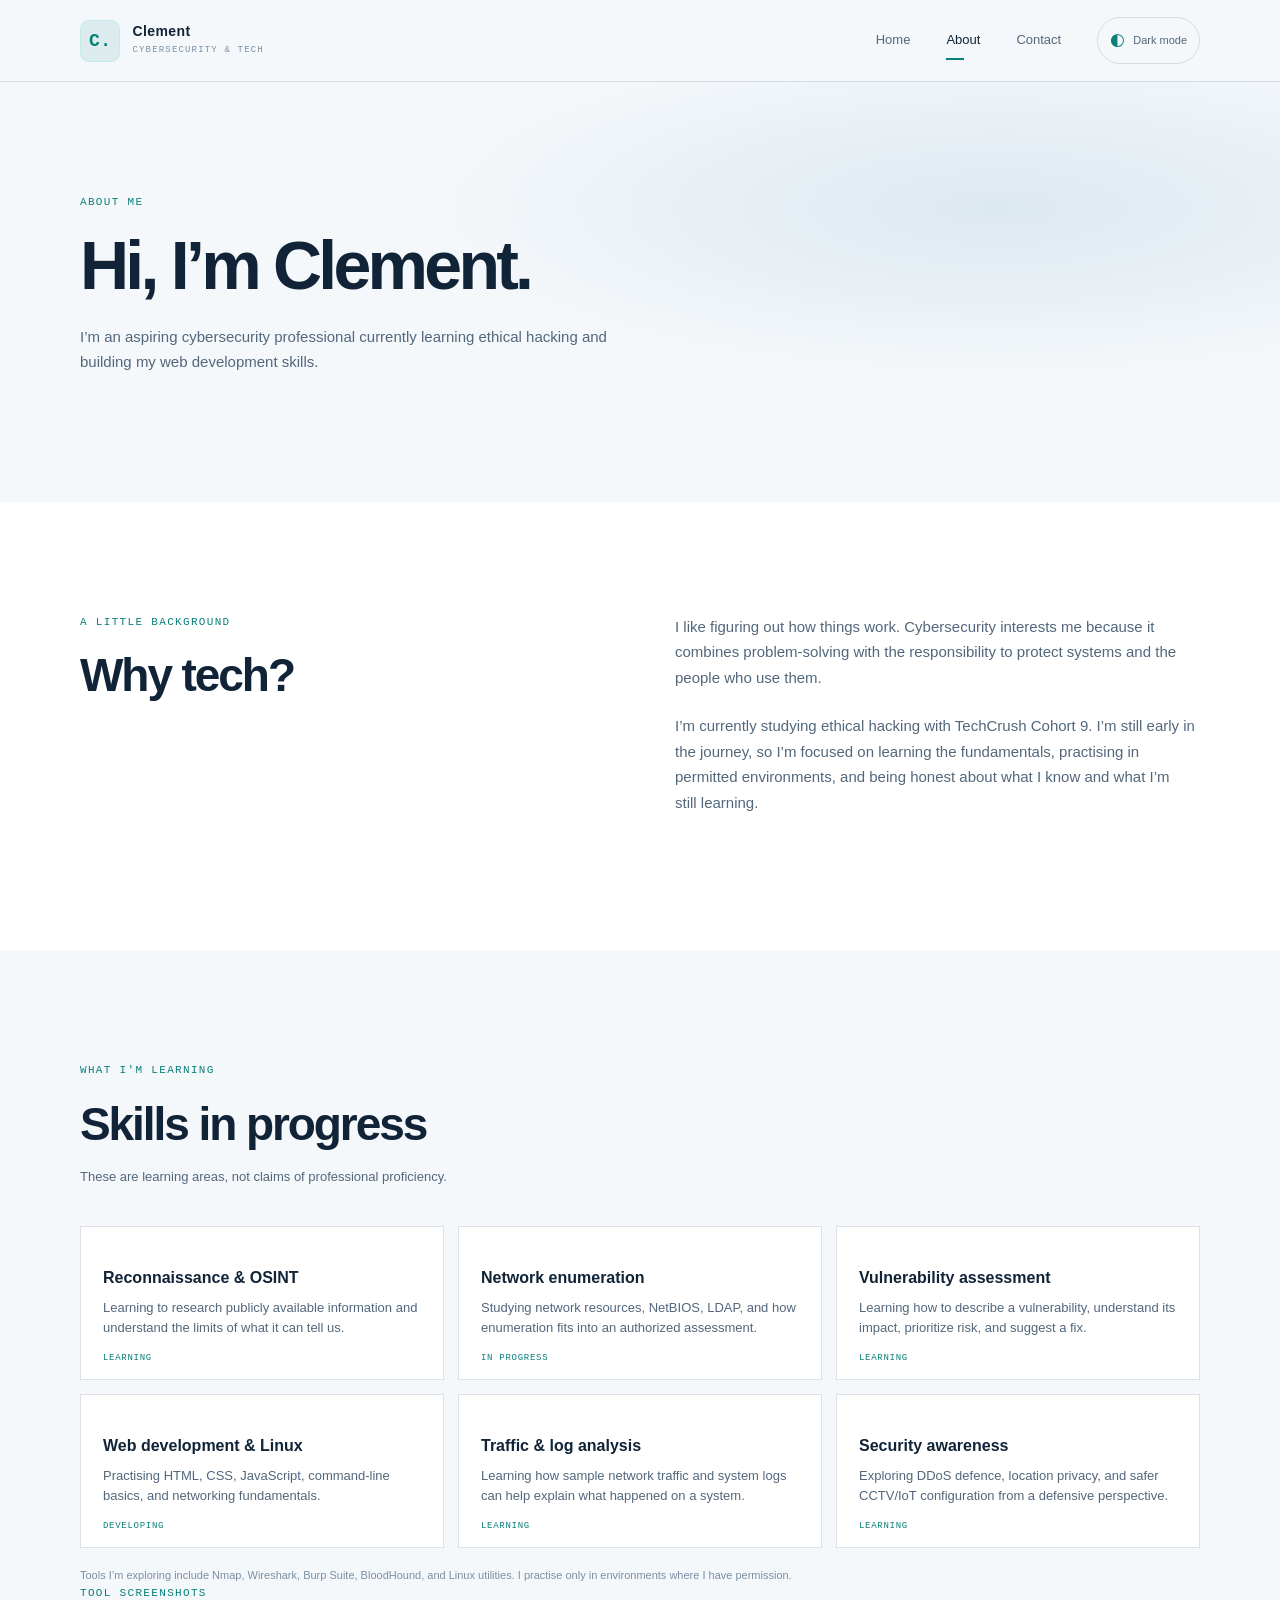
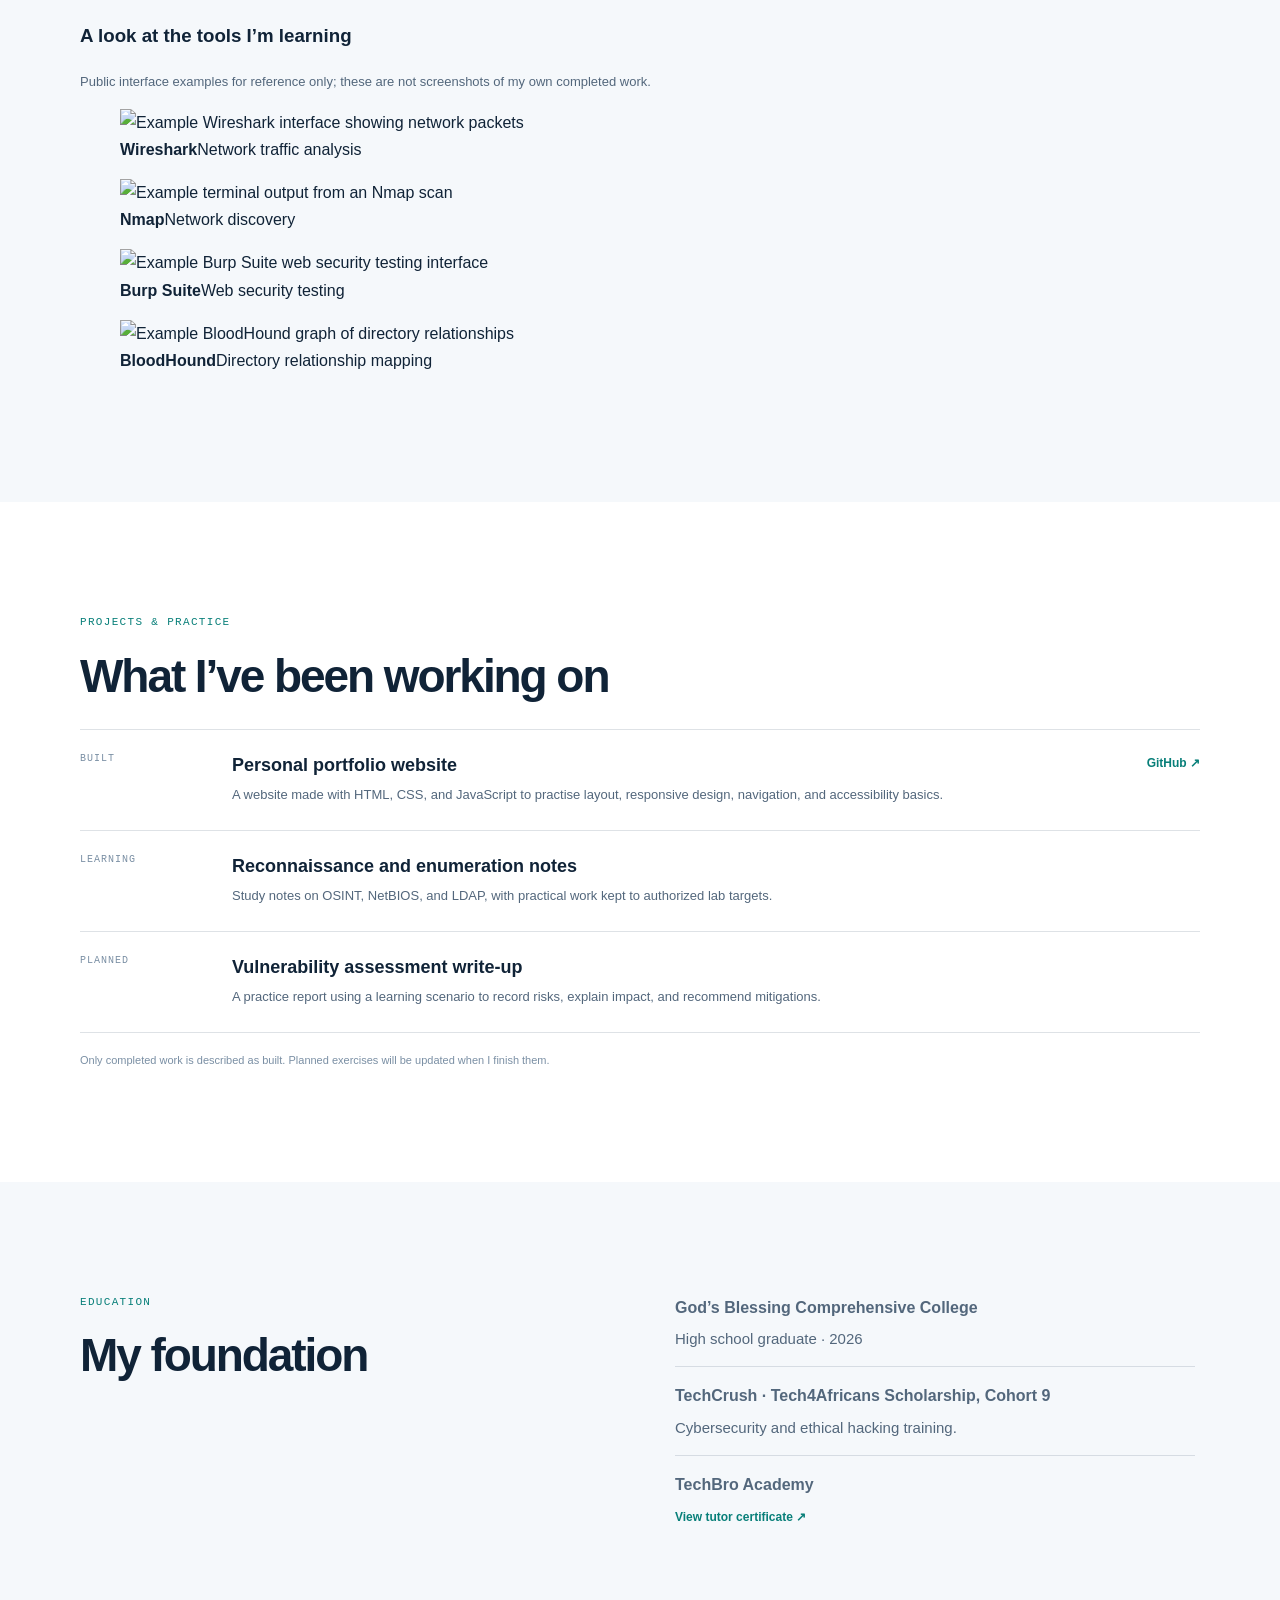
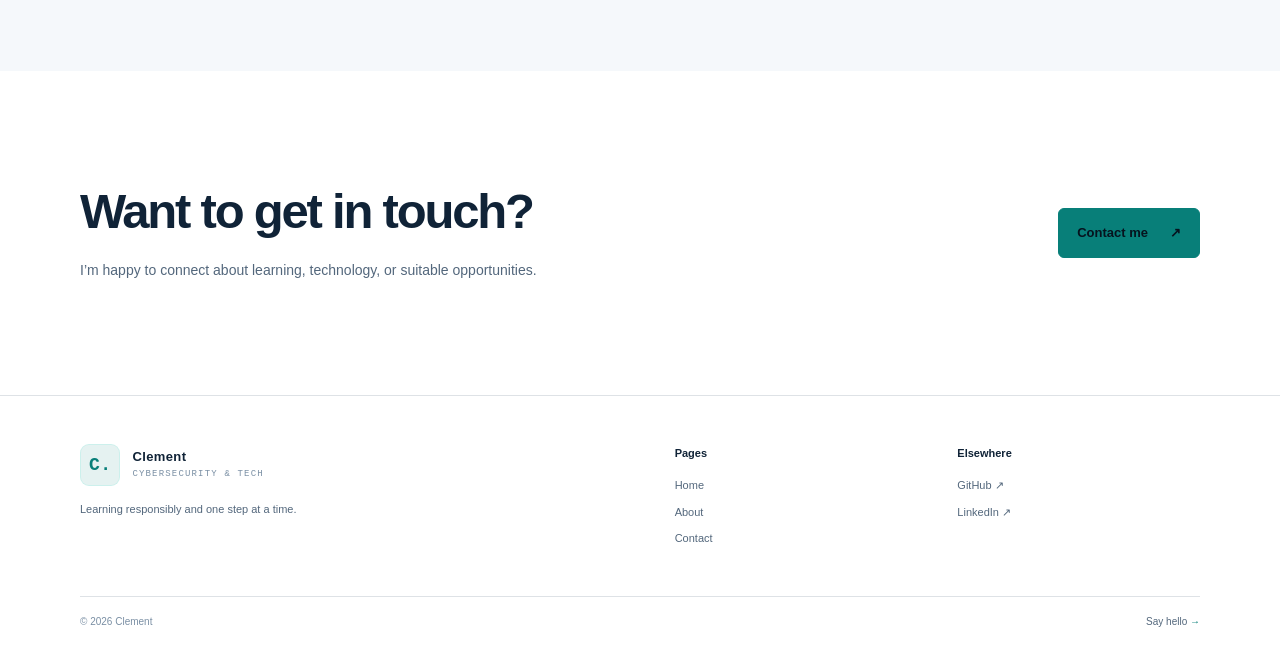
==== commit b56be90d: "Restore compact cybersecurity tool screenshot gallery" ====
--- a/about.html
+++ b/about.html
@@ -63,6 +63,32 @@
           <article class="about-skill"><h3>Security awareness</h3><p>Exploring DDoS defence, location privacy, and safer CCTV/IoT configuration from a defensive perspective.</p><b>LEARNING</b></article>
         </div>
         <p class="fine-print">Tools I’m exploring include Nmap, Wireshark, Burp Suite, BloodHound, and Linux utilities. I practise only in environments where I have permission.</p>
+
+        <div class="tool-gallery">
+          <div class="tool-gallery-heading">
+            <p class="eyebrow">TOOL SCREENSHOTS</p>
+            <h3>A look at the tools I’m learning</h3>
+            <p class="heading-note">Public interface examples for reference only; these are not screenshots of my own completed work.</p>
+          </div>
+          <div class="tool-gallery-grid">
+            <figure class="tool-shot">
+              <a href="https://www.wireshark.org/docs/wsug_html/" target="_blank" rel="noopener noreferrer"><img src="https://documentation.help/Wireshark/ws-main.png" alt="Example Wireshark interface showing network packets" loading="lazy"></a>
+              <figcaption><strong>Wireshark</strong><span>Network traffic analysis</span></figcaption>
+            </figure>
+            <figure class="tool-shot">
+              <a href="https://nmap.org/docs.html" target="_blank" rel="noopener noreferrer"><img src="https://linuxhandbook.com/content/images/2023/02/get-OS-information-of-targeted-host-using-the-nmap-command.png" alt="Example terminal output from an Nmap scan" loading="lazy"></a>
+              <figcaption><strong>Nmap</strong><span>Network discovery</span></figcaption>
+            </figure>
+            <figure class="tool-shot">
+              <a href="https://portswigger.net/burp/documentation/" target="_blank" rel="noopener noreferrer"><img src="https://miro.medium.com/v2/resize%3Afit%3A1400/1%2Avn_SeiLUM7l9csSgxTUw3Q.png" alt="Example Burp Suite web security testing interface" loading="lazy"></a>
+              <figcaption><strong>Burp Suite</strong><span>Web security testing</span></figcaption>
+            </figure>
+            <figure class="tool-shot">
+              <a href="https://specterops.io/blog/2023/08/08/bloodhound-community-edition-a-new-era/" target="_blank" rel="noopener noreferrer"><img src="https://cdn-images-1.medium.com/max/1024/0%2AEbEMw2lC2_9e2TKo" alt="Example BloodHound graph of directory relationships" loading="lazy"></a>
+              <figcaption><strong>BloodHound</strong><span>Directory relationship mapping</span></figcaption>
+            </figure>
+          </div>
+        </div>
       </div>
     </section>
 
--- a/static/css/style.css
+++ b/static/css/style.css
@@ -189,3 +189,48 @@
   .personal-closing-inner { align-items: flex-start; flex-direction: column; gap: 26px; }
   .personal-closing { padding-top: 65px; padding-bottom: 65px; }
 }
+
+
+/* Simpler personal-site styling: fewer effects, calmer spacing, readable cards. */
+.personal-hero { padding-top: 94px; padding-bottom: 78px; }
+.personal-hero:before { display: none; }
+.personal-hero h1, .page-hero h1 { background: none; text-shadow: none; }
+.personal-hero .hero-intro { max-width: 610px; line-height: 1.8; }
+.personal-hero-note { display: none; }
+.personal-section-heading .eyebrow { margin-bottom: 10px; }
+.personal-interest-grid { margin-top: 25px; }
+.personal-interest-grid .interest-card { min-height: 0; padding: 24px; }
+.personal-interest-grid .card-number, .personal-interest-grid .line-icon { display: none; }
+.personal-interest-grid .interest-card h3 { margin-top: 0; }
+.personal-project-grid { margin-top: 25px; gap: 14px; }
+.personal-project-card { min-height: 0; padding: 23px; }
+.personal-project-card h3 { margin-top: 16px; }
+.personal-closing { padding-top: 55px; padding-bottom: 55px; }
+.personal-closing-inner h2 { margin: 0; }
+.simple-skill-grid { grid-template-columns: repeat(3, minmax(0, 1fr)); gap: 14px; }
+.simple-skill-grid .about-skill { min-height: 0; padding: 22px; }
+.simple-skill-grid .about-skill > span { display: none; }
+.simple-skill-grid .about-skill h3 { font-size: 16px; }
+.simple-skill-grid .about-skill p { font-size: 13px; }
+.simple-project-list { border-top: 1px solid var(--border); margin-top: 25px; }
+.simple-project { display: grid; grid-template-columns: 130px minmax(0, 1fr) auto; align-items: start; gap: 22px; padding: 23px 0; border-bottom: 1px solid var(--border); }
+.simple-project h3 { margin: 0 0 7px; font: 700 18px/1.35 var(--display); }
+.simple-project p { margin: 0; color: var(--muted); font-size: 13px; line-height: 1.75; }
+.simple-project .text-link { white-space: nowrap; }
+.education-simple > div { padding-bottom: 15px; margin-bottom: 15px; border-bottom: 1px solid var(--border); }
+.education-simple > div:last-child { border-bottom: 0; }
+.education-simple h3 { margin: 0 0 5px; font-size: 16px; }
+.education-simple p { margin: 0; }
+@media (max-width: 800px) {
+  .simple-skill-grid { grid-template-columns: repeat(2, minmax(0, 1fr)); }
+  .simple-project { grid-template-columns: 100px minmax(0, 1fr); gap: 14px; }
+  .simple-project .text-link { grid-column: 2; }
+}
+@media (max-width: 560px) {
+  .personal-hero { padding-top: 70px; padding-bottom: 58px; }
+  .personal-hero h1 { font-size: clamp(39px, 11vw, 52px); }
+  .simple-skill-grid { grid-template-columns: 1fr; }
+  .simple-project { grid-template-columns: 1fr; gap: 8px; }
+  .simple-project .text-link { grid-column: auto; }
+  .personal-project-grid { grid-template-columns: 1fr; }
+}
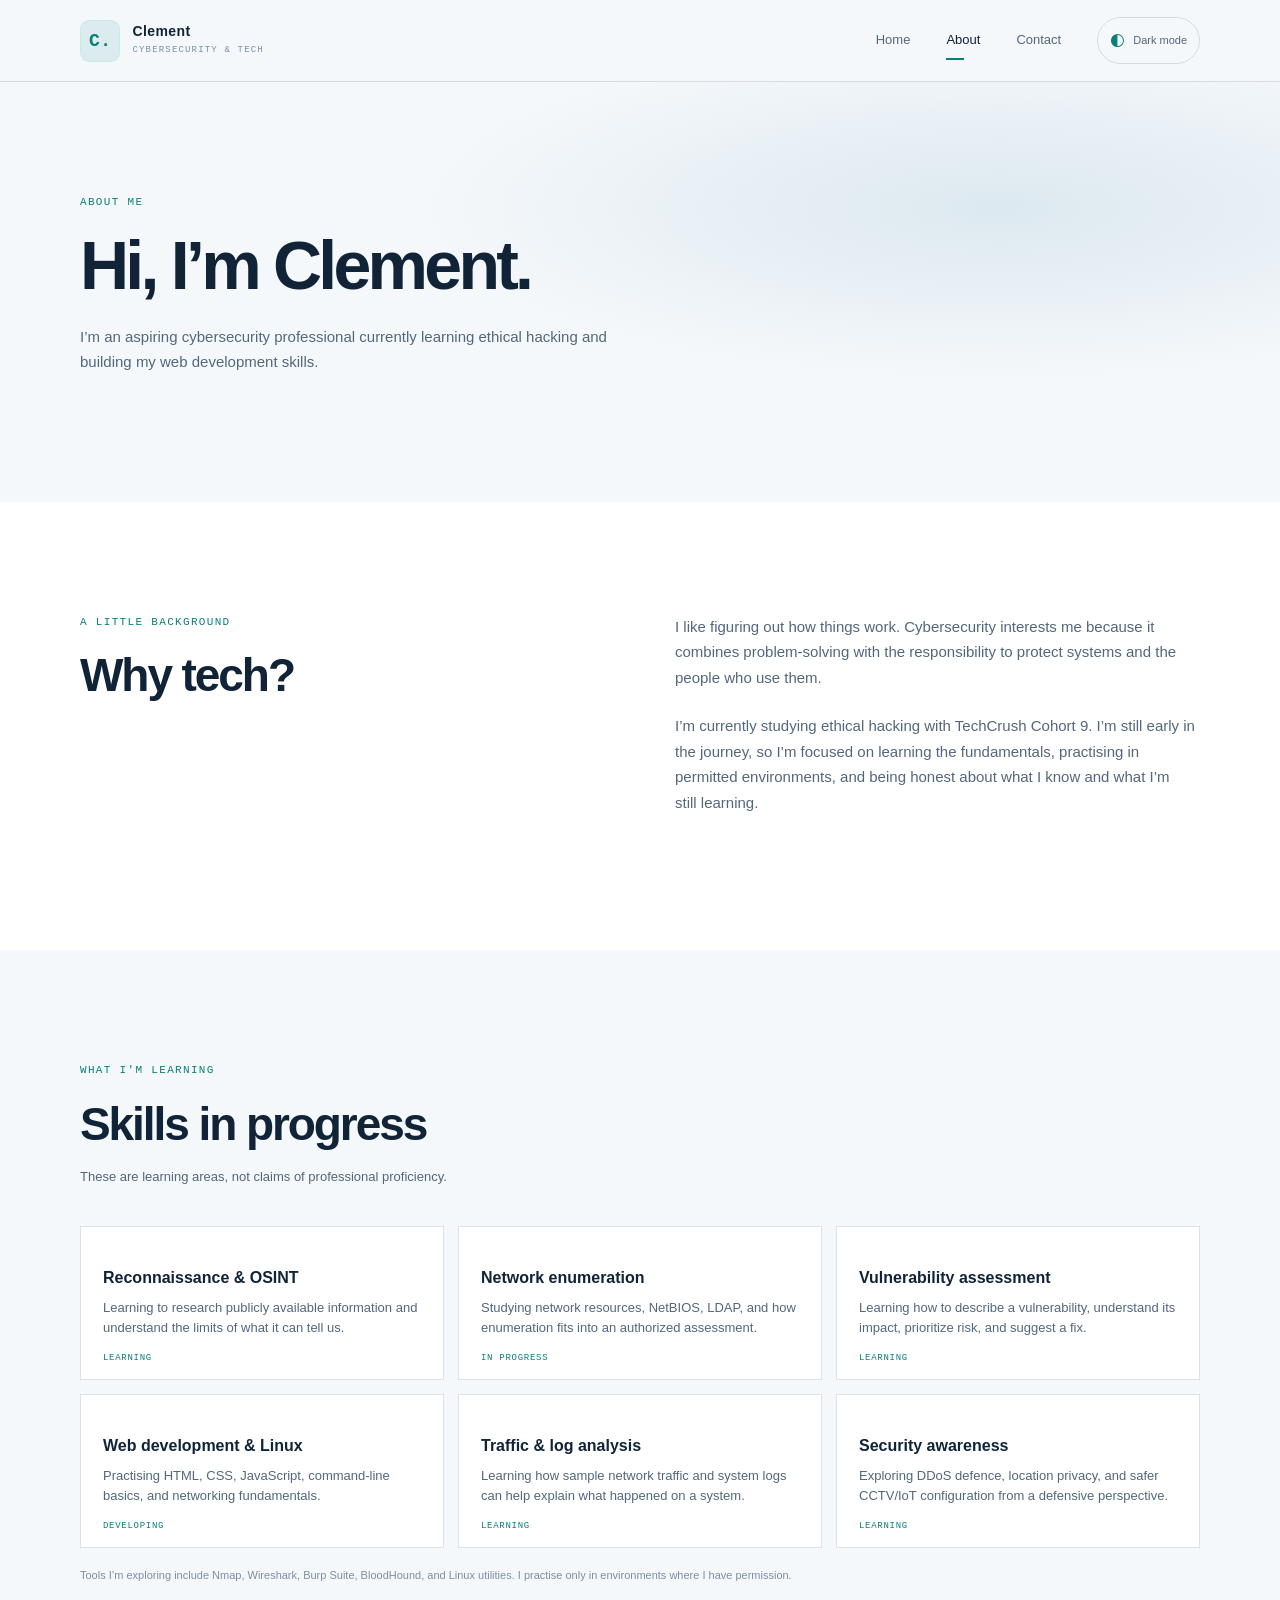
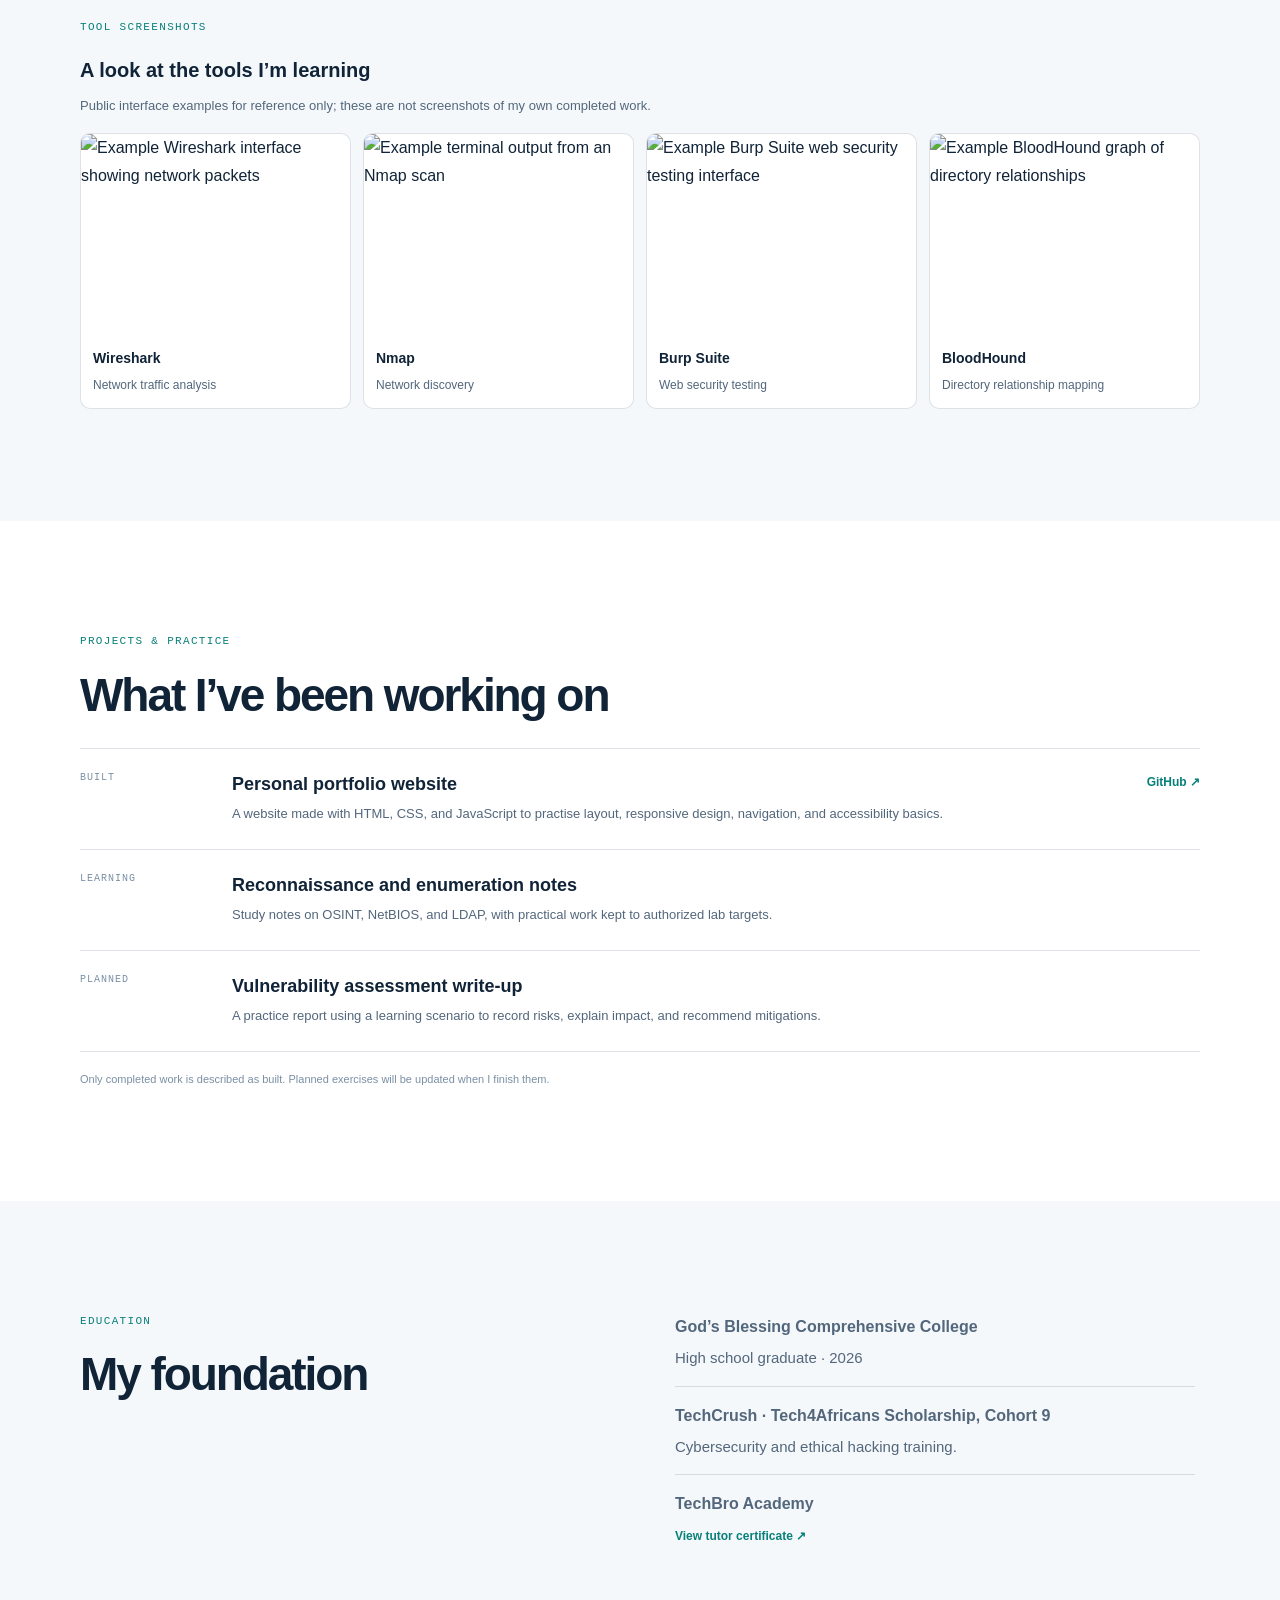
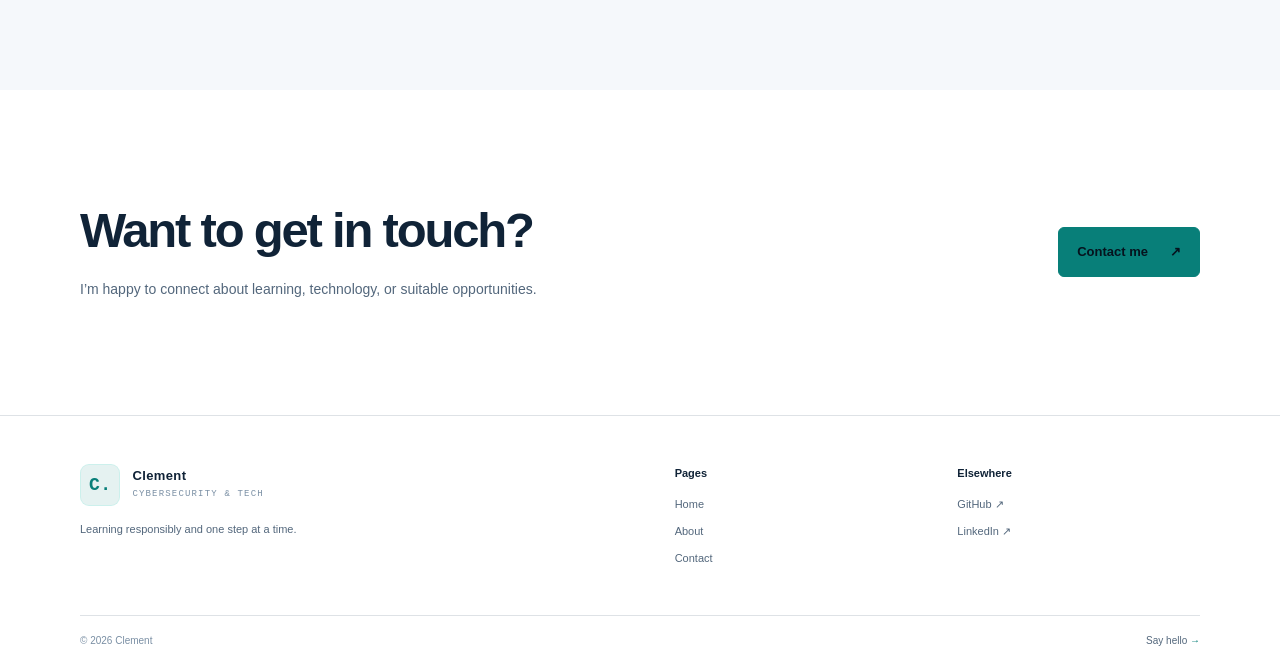
==== commit 7cc09792: "Add refined styling hook to about page" ====
--- a/about.html
+++ b/about.html
@@ -10,7 +10,7 @@
   <link rel="stylesheet" href="static/css/style.css">
   <script src="static/js/main.js" defer></script>
 </head>
-<body>
+<body class="about-page">
   <a class="skip-link" href="#main">Skip to content</a>
   <header class="site-header">
     <div class="container nav-wrap">
--- a/static/css/style.css
+++ b/static/css/style.css
@@ -234,3 +234,19 @@
   .simple-project .text-link { grid-column: auto; }
   .personal-project-grid { grid-template-columns: 1fr; }
 }
+
+
+/* Compact tool screenshot gallery */
+.tool-gallery { margin-top: 34px; }
+.tool-gallery-heading { margin-bottom: 16px; }
+.tool-gallery-heading h3 { margin: 0 0 8px; font-size: 20px; }
+.tool-gallery-heading .heading-note { margin: 0; }
+.tool-gallery-grid { display: grid; grid-template-columns: repeat(4, minmax(0, 1fr)); gap: 12px; }
+.tool-shot { min-width: 0; margin: 0; border: 1px solid var(--border); border-radius: 10px; overflow: hidden; background: var(--surface); }
+.tool-shot a { display: block; }
+.tool-shot img { display: block; width: 100%; aspect-ratio: 4 / 3; object-fit: cover; background: var(--surface-muted); }
+.tool-shot figcaption { display: grid; gap: 4px; padding: 11px 12px 13px; }
+.tool-shot figcaption strong { font-size: 14px; }
+.tool-shot figcaption span { font-size: 12px; color: var(--muted); }
+@media (max-width: 800px) { .tool-gallery-grid { grid-template-columns: repeat(2, minmax(0, 1fr)); } }
+@media (max-width: 420px) { .tool-gallery-grid { grid-template-columns: 1fr; } }
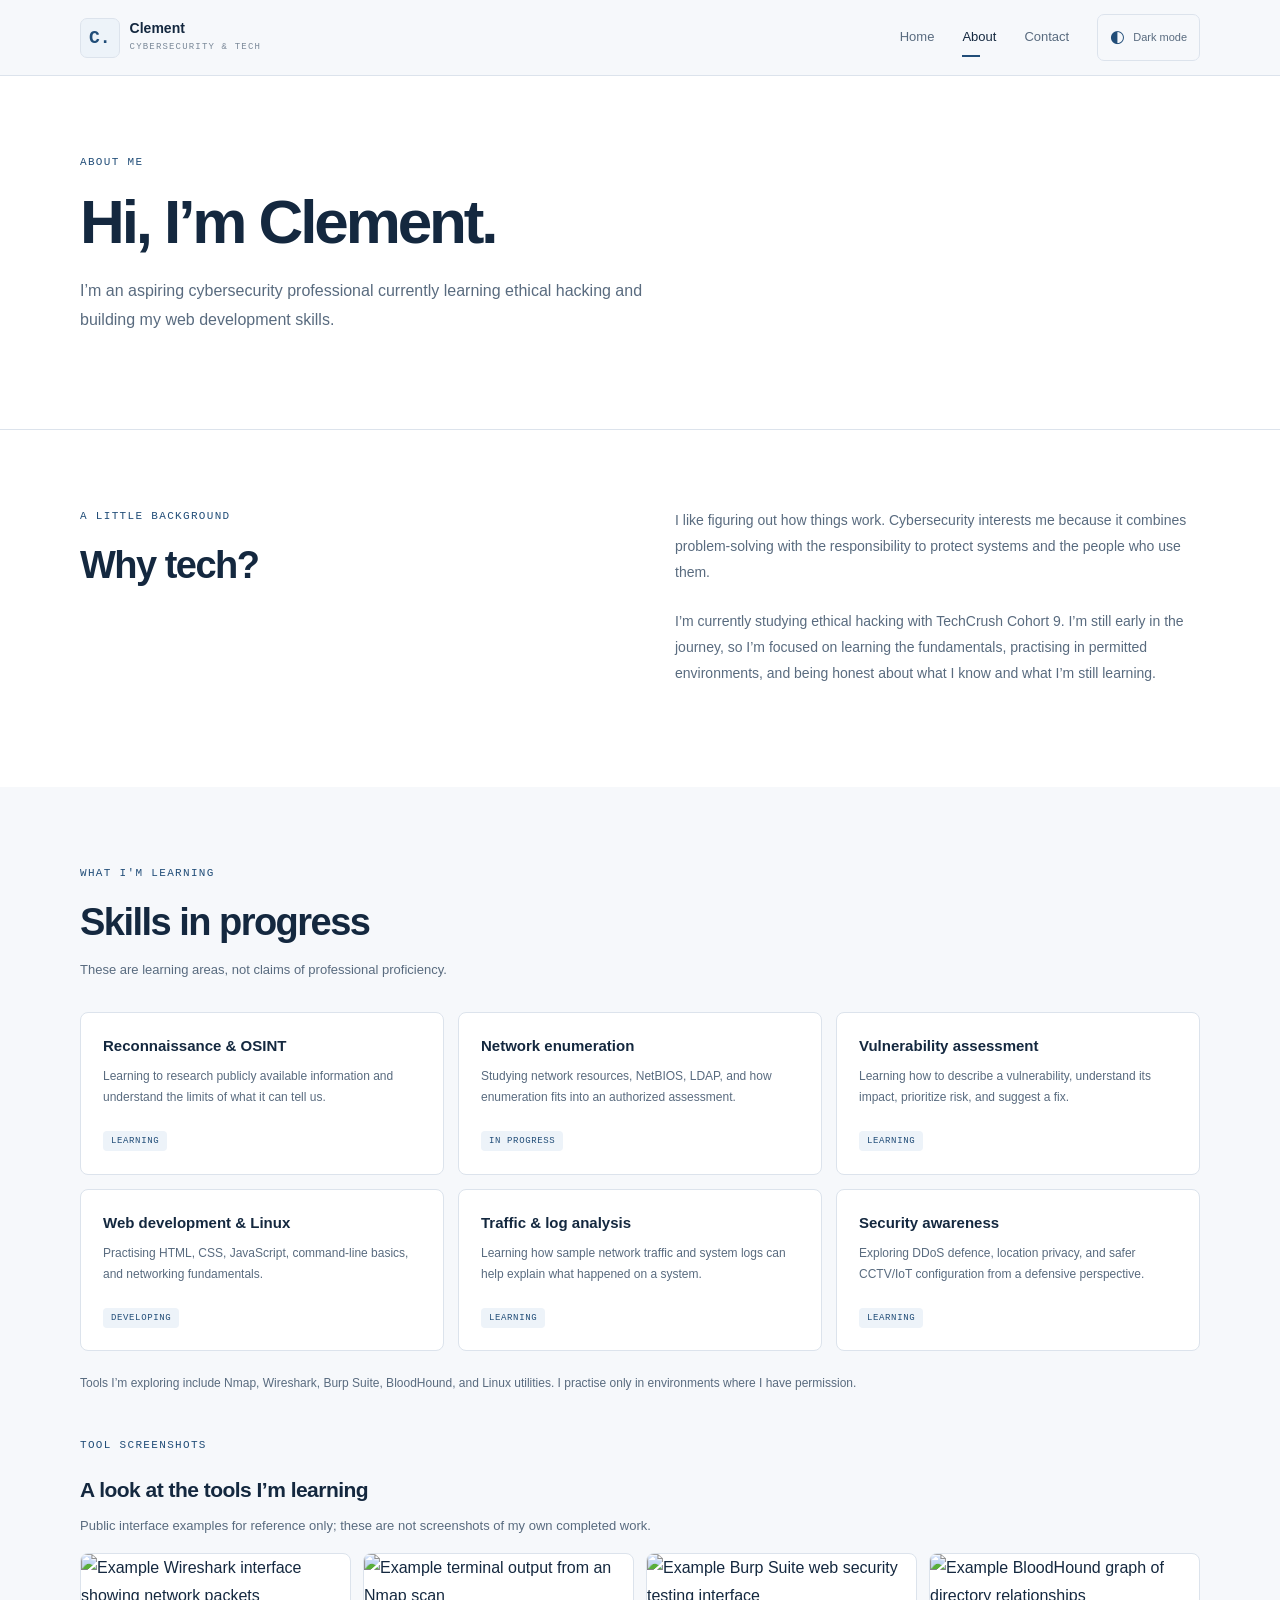
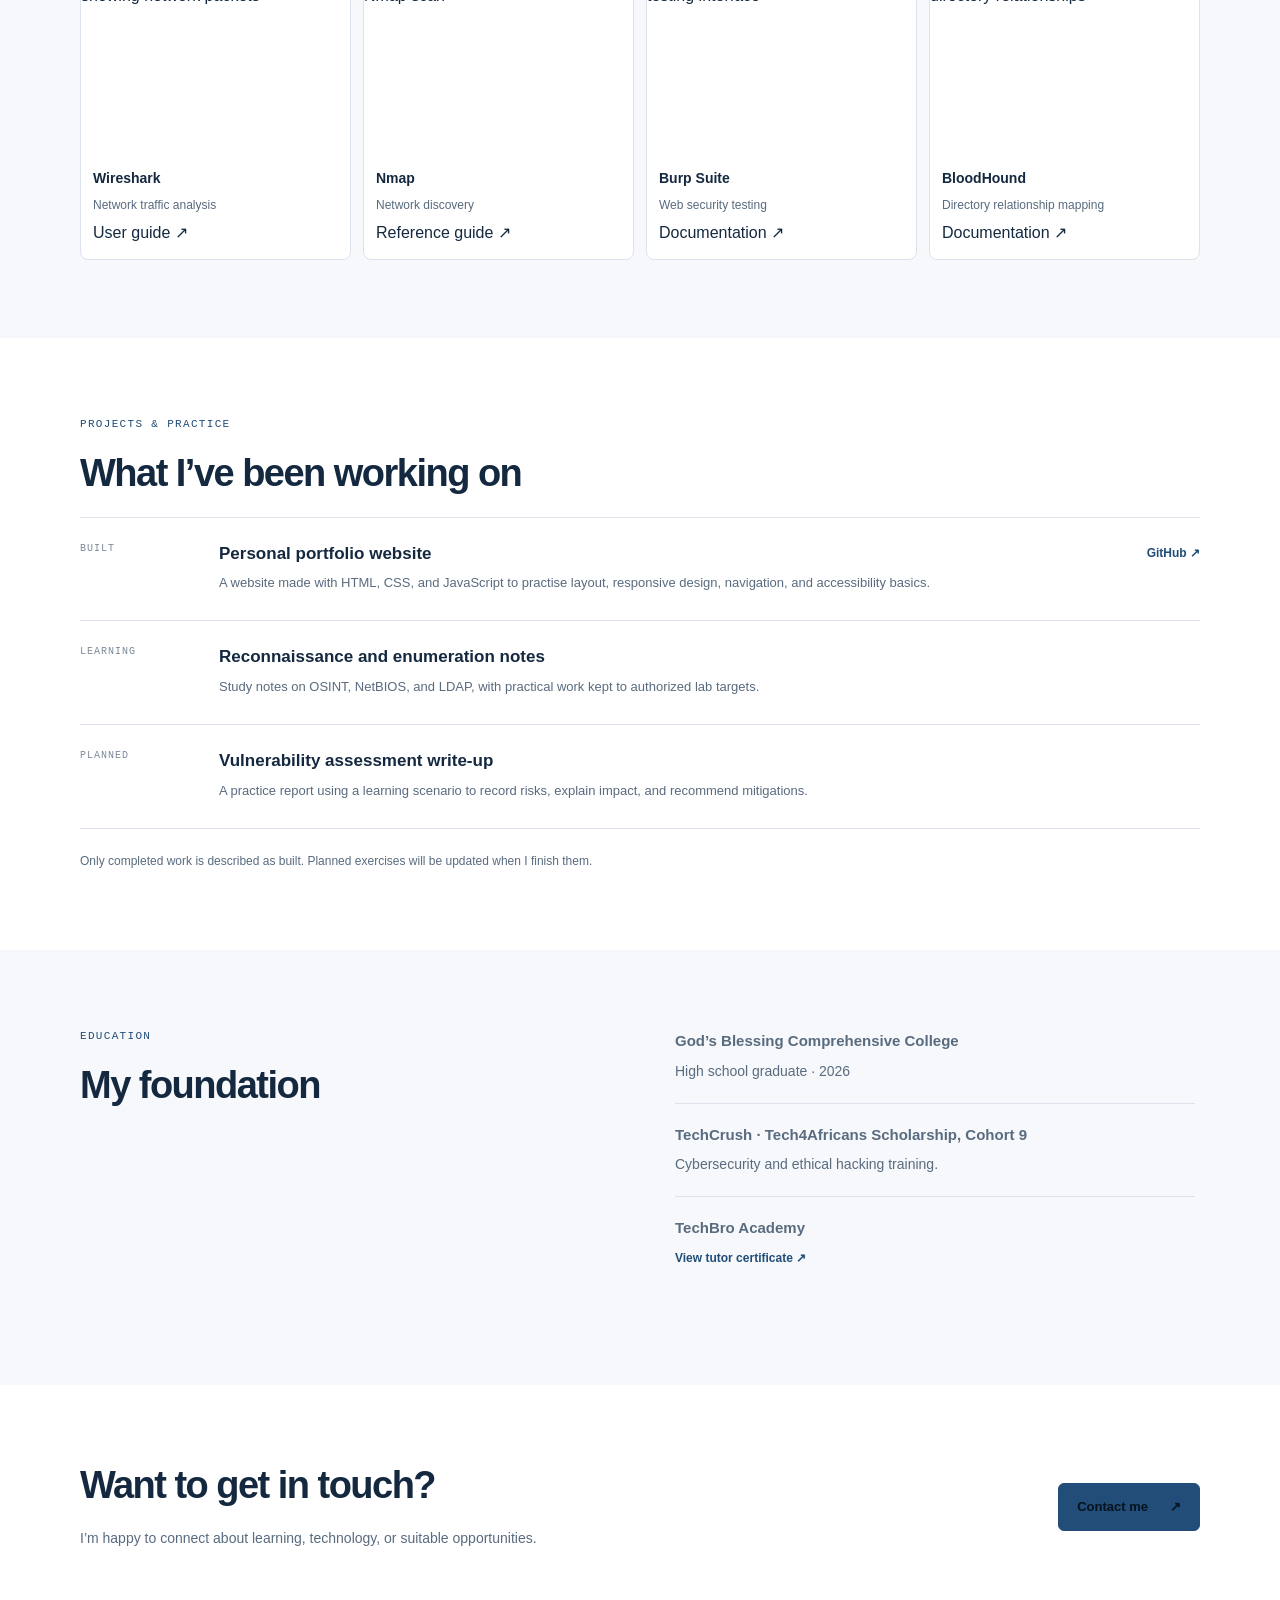
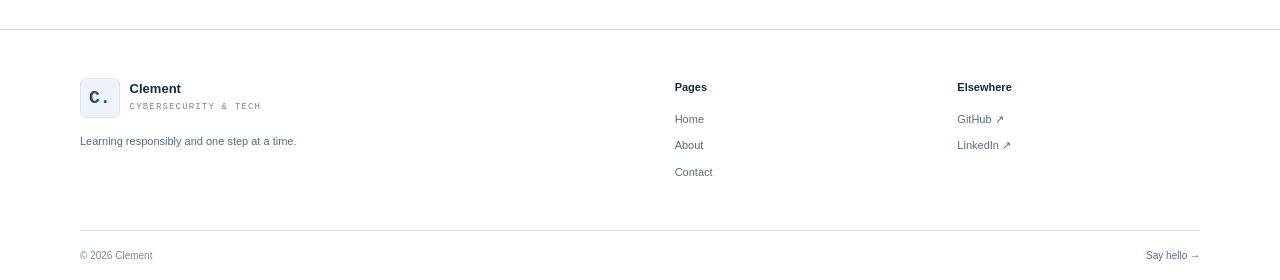
==== commit 4d665326: "Restore clear resource links on compact cybersecurity tool cards" ====
--- a/about.html
+++ b/about.html
@@ -73,19 +73,19 @@
           <div class="tool-gallery-grid">
             <figure class="tool-shot">
               <a href="https://www.wireshark.org/docs/wsug_html/" target="_blank" rel="noopener noreferrer"><img src="https://documentation.help/Wireshark/ws-main.png" alt="Example Wireshark interface showing network packets" loading="lazy"></a>
-              <figcaption><strong>Wireshark</strong><span>Network traffic analysis</span></figcaption>
+              <figcaption><strong>Wireshark</strong><span>Network traffic analysis</span><a class="tool-resource-link" href="https://www.wireshark.org/docs/wsug_html/" target="_blank" rel="noopener noreferrer">User guide ↗</a></figcaption>
             </figure>
             <figure class="tool-shot">
               <a href="https://nmap.org/docs.html" target="_blank" rel="noopener noreferrer"><img src="https://linuxhandbook.com/content/images/2023/02/get-OS-information-of-targeted-host-using-the-nmap-command.png" alt="Example terminal output from an Nmap scan" loading="lazy"></a>
-              <figcaption><strong>Nmap</strong><span>Network discovery</span></figcaption>
+              <figcaption><strong>Nmap</strong><span>Network discovery</span><a class="tool-resource-link" href="https://nmap.org/book/man.html" target="_blank" rel="noopener noreferrer">Reference guide ↗</a></figcaption>
             </figure>
             <figure class="tool-shot">
               <a href="https://portswigger.net/burp/documentation/" target="_blank" rel="noopener noreferrer"><img src="https://miro.medium.com/v2/resize%3Afit%3A1400/1%2Avn_SeiLUM7l9csSgxTUw3Q.png" alt="Example Burp Suite web security testing interface" loading="lazy"></a>
-              <figcaption><strong>Burp Suite</strong><span>Web security testing</span></figcaption>
+              <figcaption><strong>Burp Suite</strong><span>Web security testing</span><a class="tool-resource-link" href="https://portswigger.net/burp/documentation/" target="_blank" rel="noopener noreferrer">Documentation ↗</a></figcaption>
             </figure>
             <figure class="tool-shot">
               <a href="https://specterops.io/blog/2023/08/08/bloodhound-community-edition-a-new-era/" target="_blank" rel="noopener noreferrer"><img src="https://cdn-images-1.medium.com/max/1024/0%2AEbEMw2lC2_9e2TKo" alt="Example BloodHound graph of directory relationships" loading="lazy"></a>
-              <figcaption><strong>BloodHound</strong><span>Directory relationship mapping</span></figcaption>
+              <figcaption><strong>BloodHound</strong><span>Directory relationship mapping</span><a class="tool-resource-link" href="https://bloodhound.specterops.io/" target="_blank" rel="noopener noreferrer">Documentation ↗</a></figcaption>
             </figure>
           </div>
         </div>
--- a/static/css/style.css
+++ b/static/css/style.css
@@ -250,3 +250,227 @@
 .tool-shot figcaption span { font-size: 12px; color: var(--muted); }
 @media (max-width: 800px) { .tool-gallery-grid { grid-template-columns: repeat(2, minmax(0, 1fr)); } }
 @media (max-width: 420px) { .tool-gallery-grid { grid-template-columns: 1fr; } }
+
+
+/* Refined portfolio UI: restrained navy, clear hierarchy, and consistent surfaces. */
+html[data-theme="light"] body.home-page,
+html[data-theme="light"] body.about-page {
+  --bg: #f6f8fb;
+  --surface: #ffffff;
+  --surface-2: #edf1f6;
+  --card: #ffffff;
+  --border: #dce3ec;
+  --text: #14283f;
+  --muted: #596b7f;
+  --faint: #7b8999;
+  --cyan: #214d78;
+  --blue: #426b96;
+  --accent-soft: #edf3f9;
+  --shadow: 0 12px 34px rgba(20, 40, 63, .06);
+}
+html[data-theme="dark"] body.home-page,
+html[data-theme="dark"] body.about-page {
+  --bg: #0c1420;
+  --surface: #111c2b;
+  --surface-2: #172437;
+  --card: #111c2b;
+  --border: #26364a;
+  --text: #edf3fa;
+  --muted: #a8b5c5;
+  --faint: #8494a8;
+  --cyan: #8db8e7;
+  --blue: #a8c9ed;
+  --accent-soft: #1b2b3f;
+  --shadow: 0 14px 38px rgba(0, 0, 0, .18);
+}
+body.home-page .site-header,
+body.about-page .site-header {
+  height: 76px;
+  border-bottom-color: var(--border);
+  background: color-mix(in srgb, var(--bg) 94%, transparent);
+  backdrop-filter: blur(12px);
+}
+body.home-page .brand,
+body.about-page .brand { letter-spacing: 0; gap: 10px; }
+body.home-page .brand-mark,
+body.about-page .brand-mark {
+  border-radius: 7px;
+  padding: 9px 8px;
+  background: var(--accent-soft);
+  border-color: var(--border);
+}
+body.home-page .main-nav,
+body.about-page .main-nav { gap: 28px; }
+body.home-page .main-nav > a,
+body.about-page .main-nav > a { font-size: 13px; }
+body.home-page .theme-toggle,
+body.about-page .theme-toggle { border-radius: 7px; }
+body.home-page .section-space,
+body.about-page .section-space { padding-top: 78px; padding-bottom: 78px; }
+body.home-page .personal-hero {
+  padding-top: 105px;
+  padding-bottom: 94px;
+  border-bottom: 1px solid var(--border);
+}
+body.home-page .personal-hero h1 {
+  max-width: 800px;
+  font-size: clamp(46px, 6.3vw, 74px);
+  line-height: 1.07;
+  letter-spacing: -.055em;
+}
+body.home-page .personal-hero .hero-intro {
+  color: var(--muted);
+  font-size: 16px;
+  max-width: 600px;
+}
+body.home-page .hero-actions { gap: 12px; margin-top: 28px; }
+body.home-page .button,
+body.about-page .button {
+  border-radius: 6px;
+  min-height: 44px;
+  padding: 12px 18px;
+  font-weight: 600;
+}
+body.home-page .section-heading h2,
+body.about-page .section-heading h2 {
+  font-size: clamp(28px, 3.5vw, 38px);
+  line-height: 1.2;
+  letter-spacing: -.04em;
+}
+body.home-page .personal-interest-grid { gap: 16px; }
+body.home-page .personal-interest-grid .interest-card {
+  border: 1px solid var(--border);
+  border-radius: 8px;
+  background: var(--card);
+  padding: 25px;
+  transition: border-color .2s, transform .2s;
+}
+body.home-page .personal-interest-grid .interest-card:hover {
+  border-color: var(--cyan);
+  transform: translateY(-2px);
+}
+body.home-page .personal-interest-grid .interest-card h3 {
+  font-size: 17px;
+  letter-spacing: -.02em;
+  margin-bottom: 10px;
+}
+body.home-page .personal-interest-grid .interest-card p {
+  color: var(--muted);
+  font-size: 13px;
+  line-height: 1.75;
+}
+body.home-page .personal-project-card {
+  border-radius: 8px;
+  background: var(--card);
+  padding: 26px;
+  transition: border-color .2s, transform .2s;
+}
+body.home-page .personal-project-card:hover {
+  border-color: var(--cyan);
+  transform: translateY(-2px);
+}
+body.home-page .personal-project-card h3 { font-size: 20px; }
+body.home-page .text-link { font-weight: 600; }
+body.home-page .personal-closing {
+  background: var(--surface);
+  border-top: 1px solid var(--border);
+}
+body.home-page .personal-closing-inner h2,
+body.about-page .personal-closing-inner h2 {
+  font-size: clamp(29px, 3.5vw, 38px);
+  letter-spacing: -.04em;
+}
+body.home-page .site-footer,
+body.about-page .site-footer { background: var(--surface); }
+body.about-page .page-hero {
+  min-height: 300px;
+  background: var(--surface);
+  border-bottom: 1px solid var(--border);
+  display: flex;
+  align-items: center;
+}
+body.about-page .page-hero h1 {
+  font-size: clamp(42px, 5.5vw, 62px);
+  line-height: 1.08;
+  letter-spacing: -.05em;
+}
+body.about-page .page-lede { font-size: 16px; line-height: 1.8; }
+body.about-page .split-section { align-items: start; }
+body.about-page .section-copy p {
+  font-size: 14px;
+  line-height: 1.85;
+}
+body.about-page .simple-skill-grid { gap: 14px; margin-top: 30px; }
+body.about-page .simple-skill-grid .about-skill {
+  border-radius: 8px;
+  background: var(--card);
+  border-color: var(--border);
+  padding: 22px;
+  min-height: 0;
+  transition: border-color .2s, transform .2s;
+}
+body.about-page .simple-skill-grid .about-skill:hover {
+  border-color: var(--cyan);
+  transform: translateY(-2px);
+}
+body.about-page .simple-skill-grid .about-skill h3 {
+  margin: 0 0 10px;
+  font-size: 15px;
+  line-height: 1.45;
+}
+body.about-page .simple-skill-grid .about-skill p {
+  font-size: 12px;
+  line-height: 1.75;
+  margin-bottom: 16px;
+}
+body.about-page .simple-skill-grid .about-skill b {
+  position: static;
+  display: inline-block;
+  font-size: 9px;
+  padding: 5px 8px;
+  border-radius: 4px;
+  background: var(--accent-soft);
+  letter-spacing: .07em;
+}
+body.about-page .fine-print {
+  color: var(--muted);
+  font-size: 12px;
+  line-height: 1.8;
+  margin-top: 22px;
+}
+body.about-page .tool-gallery { margin-top: 42px; }
+body.about-page .tool-gallery-heading h3 { font-size: 21px; letter-spacing: -.025em; }
+body.about-page .tool-shot { border-radius: 8px; }
+body.about-page .tool-shot img { aspect-ratio: 4 / 3; object-fit: cover; }
+body.about-page .simple-project-list { margin-top: 20px; }
+body.about-page .simple-project {
+  grid-template-columns: 115px minmax(0, 1fr) auto;
+  gap: 24px;
+  padding: 25px 0;
+}
+body.about-page .simple-project h3 { font-size: 17px; }
+body.about-page .education-simple > div { padding-bottom: 18px; margin-bottom: 18px; }
+body.about-page .education-simple h3 { font-size: 15px; }
+@media (max-width: 800px) {
+  body.home-page .section-space,
+  body.about-page .section-space { padding-top: 62px; padding-bottom: 62px; }
+  body.home-page .personal-hero { padding-top: 78px; padding-bottom: 68px; }
+  body.about-page .simple-project { grid-template-columns: 95px minmax(0, 1fr); }
+}
+@media (max-width: 680px) {
+  body.home-page .site-header,
+  body.about-page .site-header { height: 70px; }
+  body.home-page .main-nav,
+  body.about-page .main-nav { gap: 4px; }
+  body.home-page .personal-hero h1 { font-size: clamp(40px, 11vw, 54px); }
+  body.about-page .page-hero { min-height: 270px; }
+  body.about-page .page-hero h1 { font-size: clamp(39px, 10vw, 50px); }
+  body.about-page .simple-skill-grid { grid-template-columns: repeat(2, minmax(0, 1fr)); }
+  body.about-page .simple-project { grid-template-columns: 1fr; gap: 8px; }
+  body.about-page .simple-project .text-link { grid-column: auto; }
+  body.home-page .personal-closing-inner { gap: 20px; }
+}
+@media (max-width: 420px) {
+  body.about-page .simple-skill-grid { grid-template-columns: 1fr; }
+  body.home-page .hero-actions { flex-direction: column; align-items: stretch; }
+}
